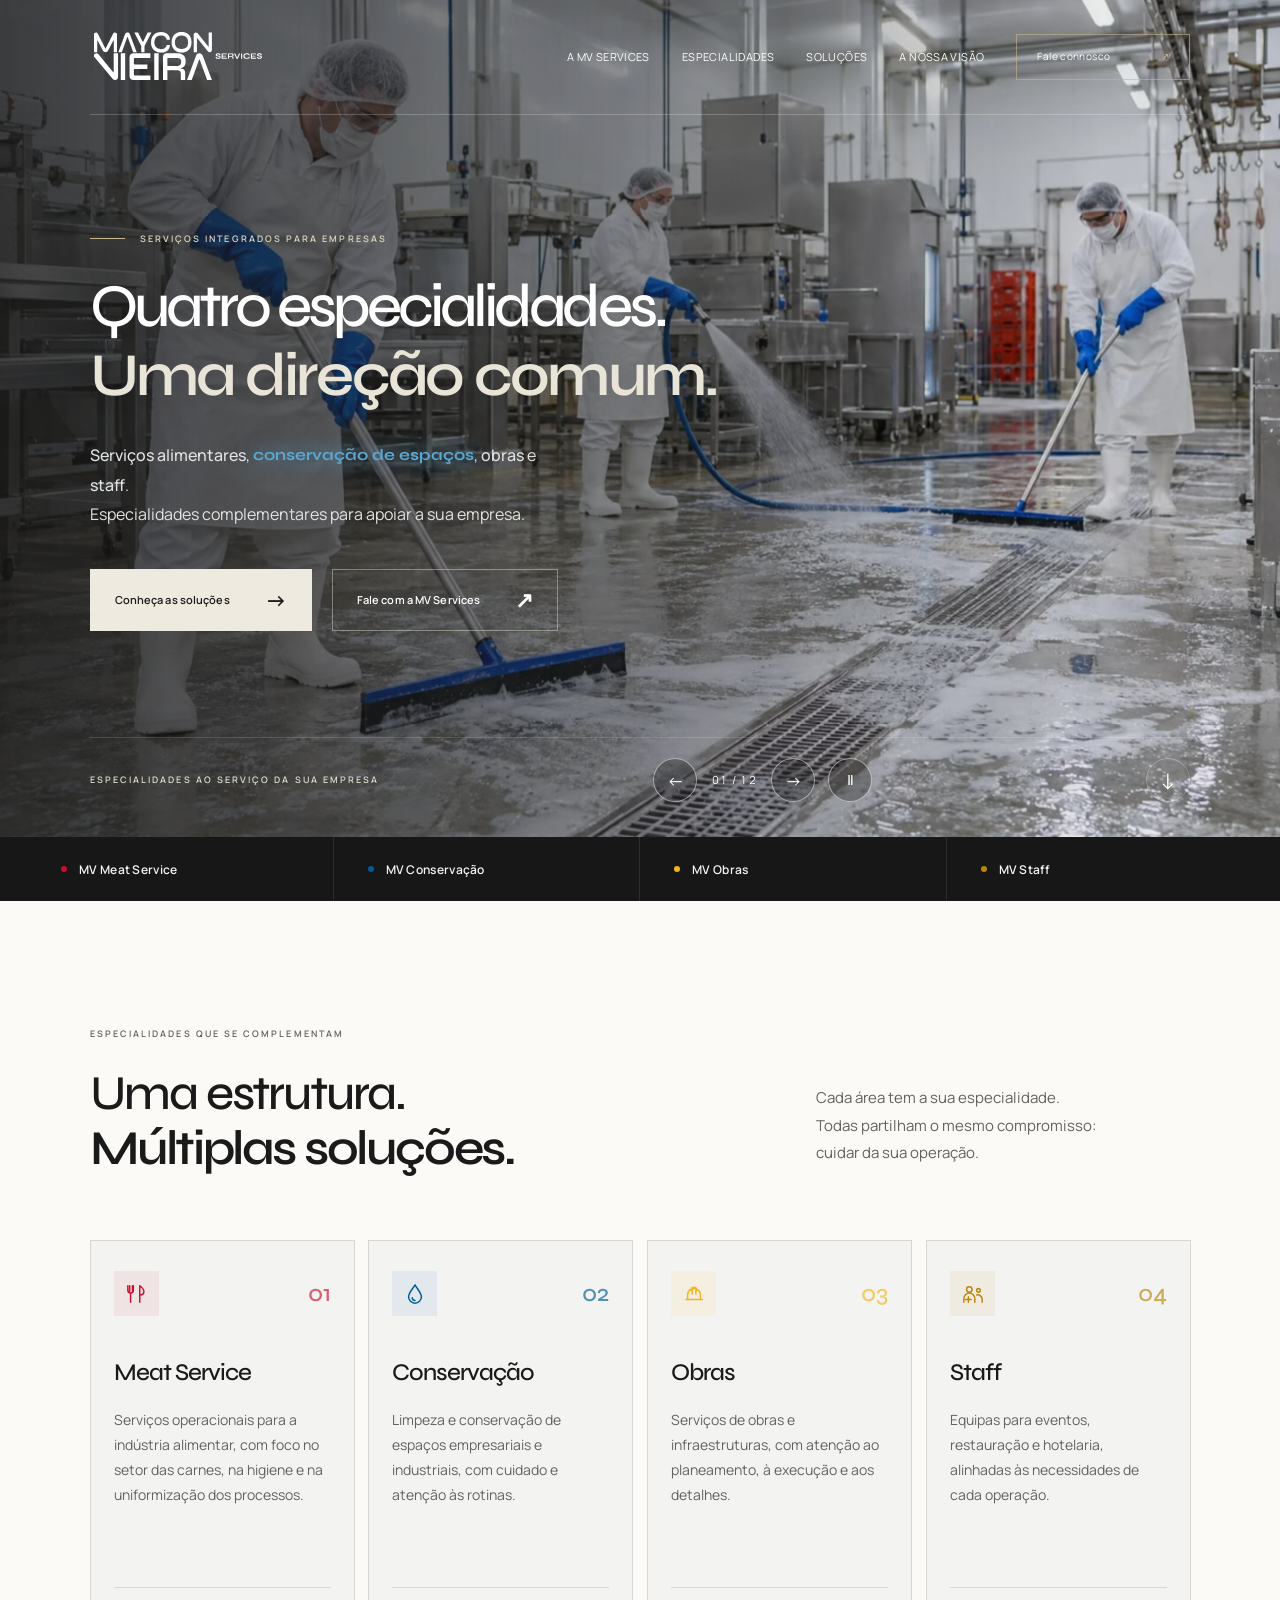
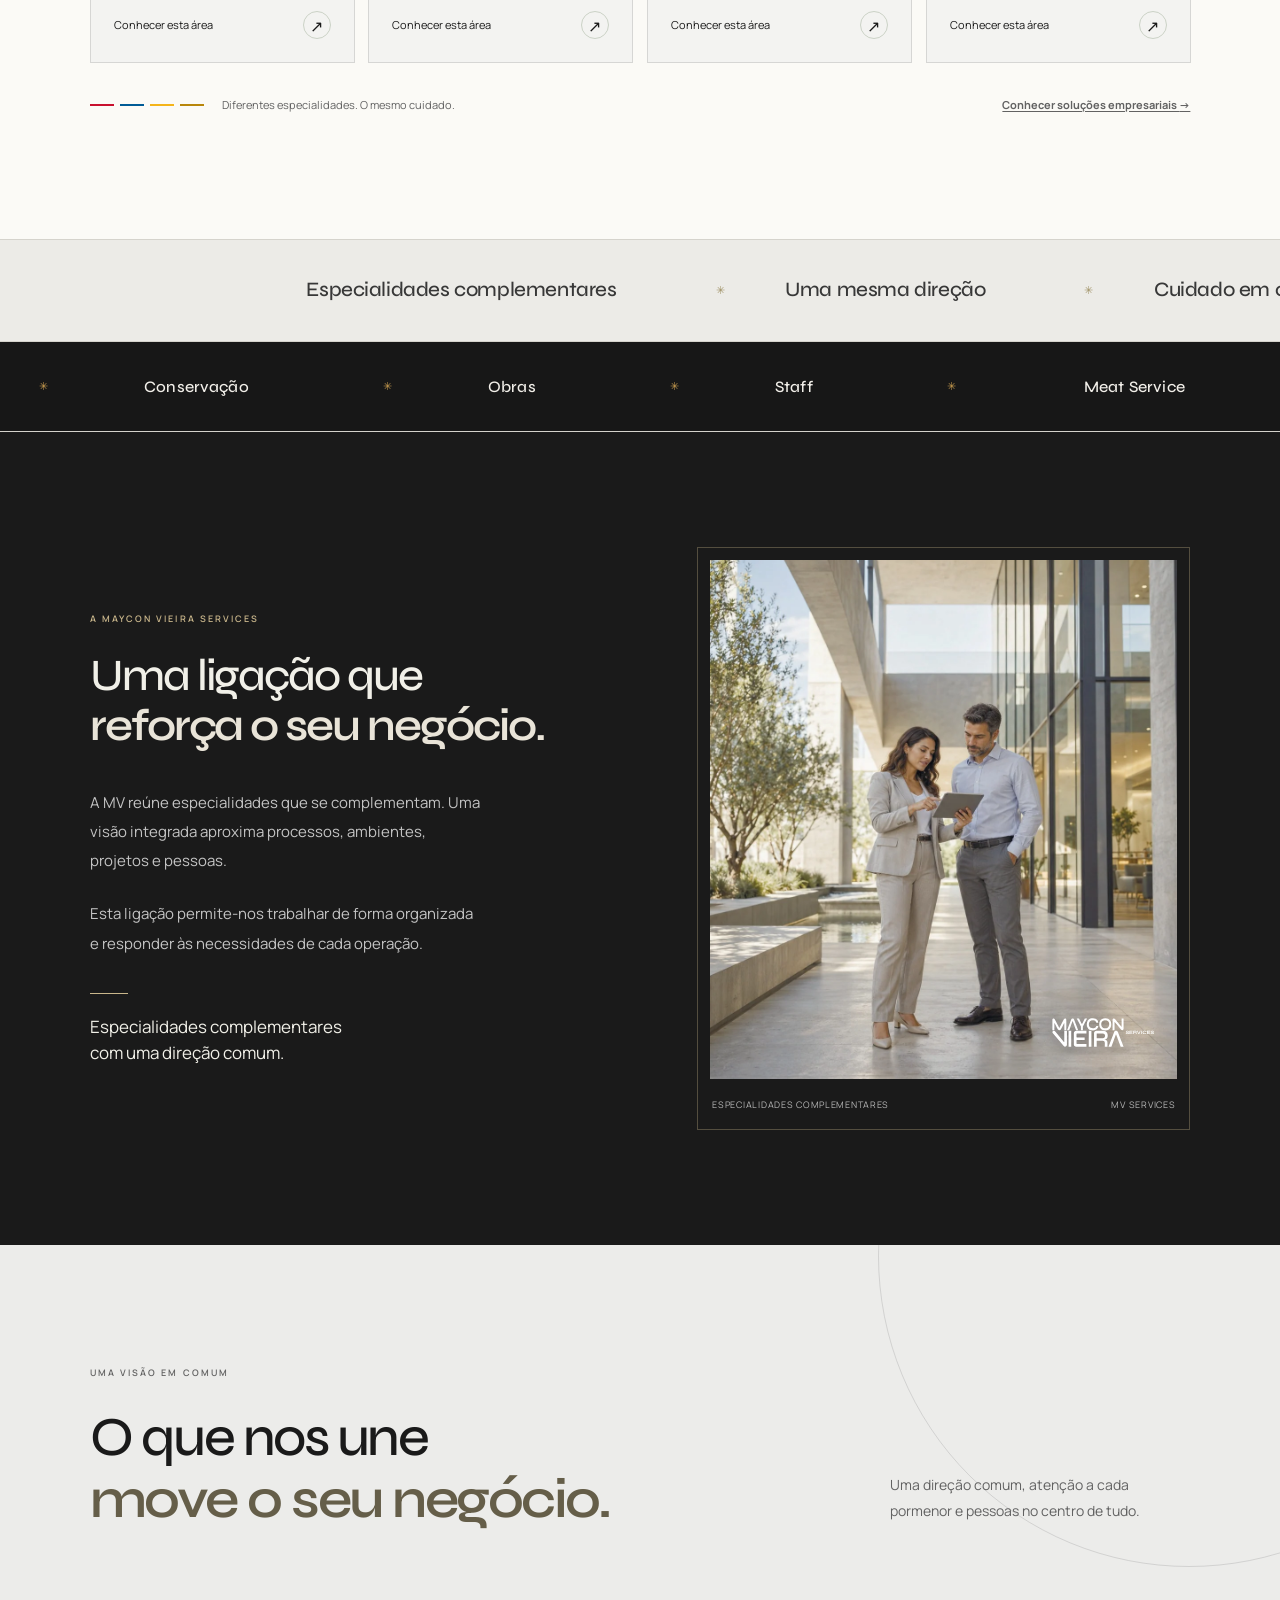
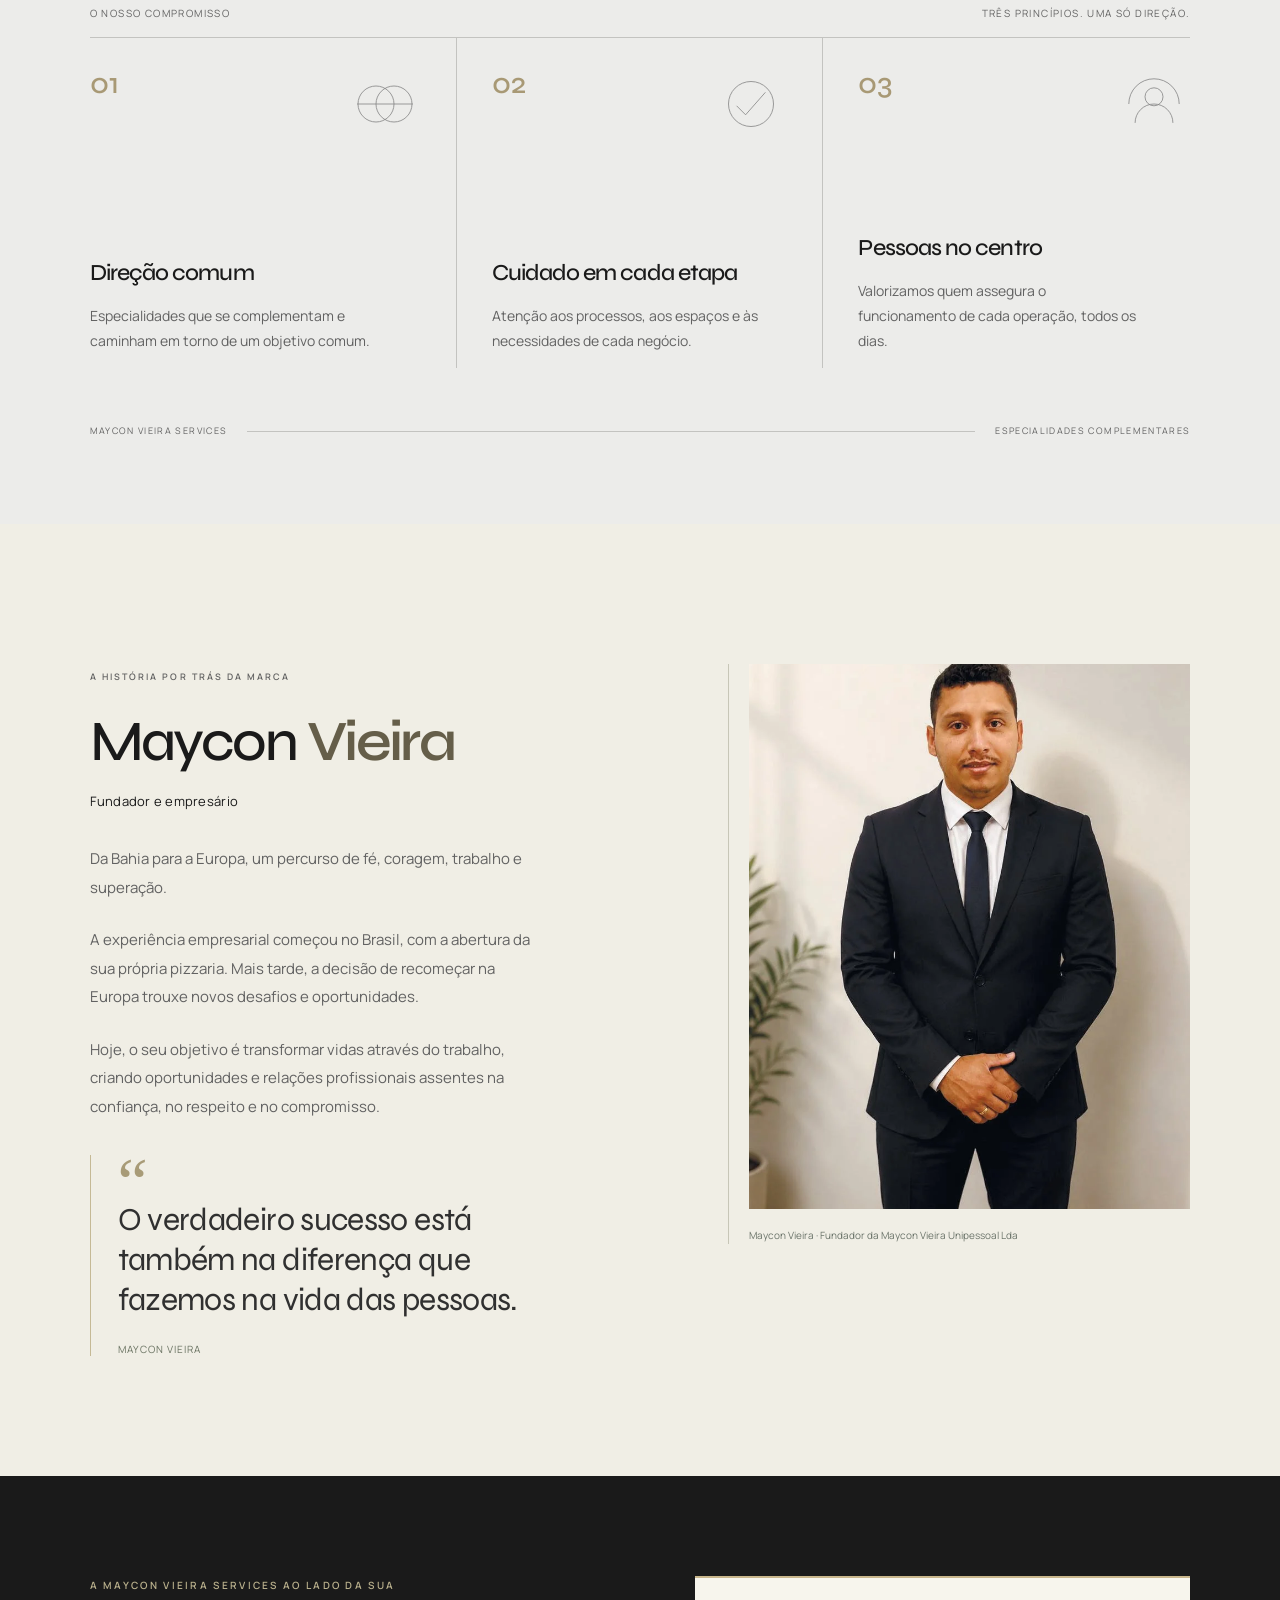
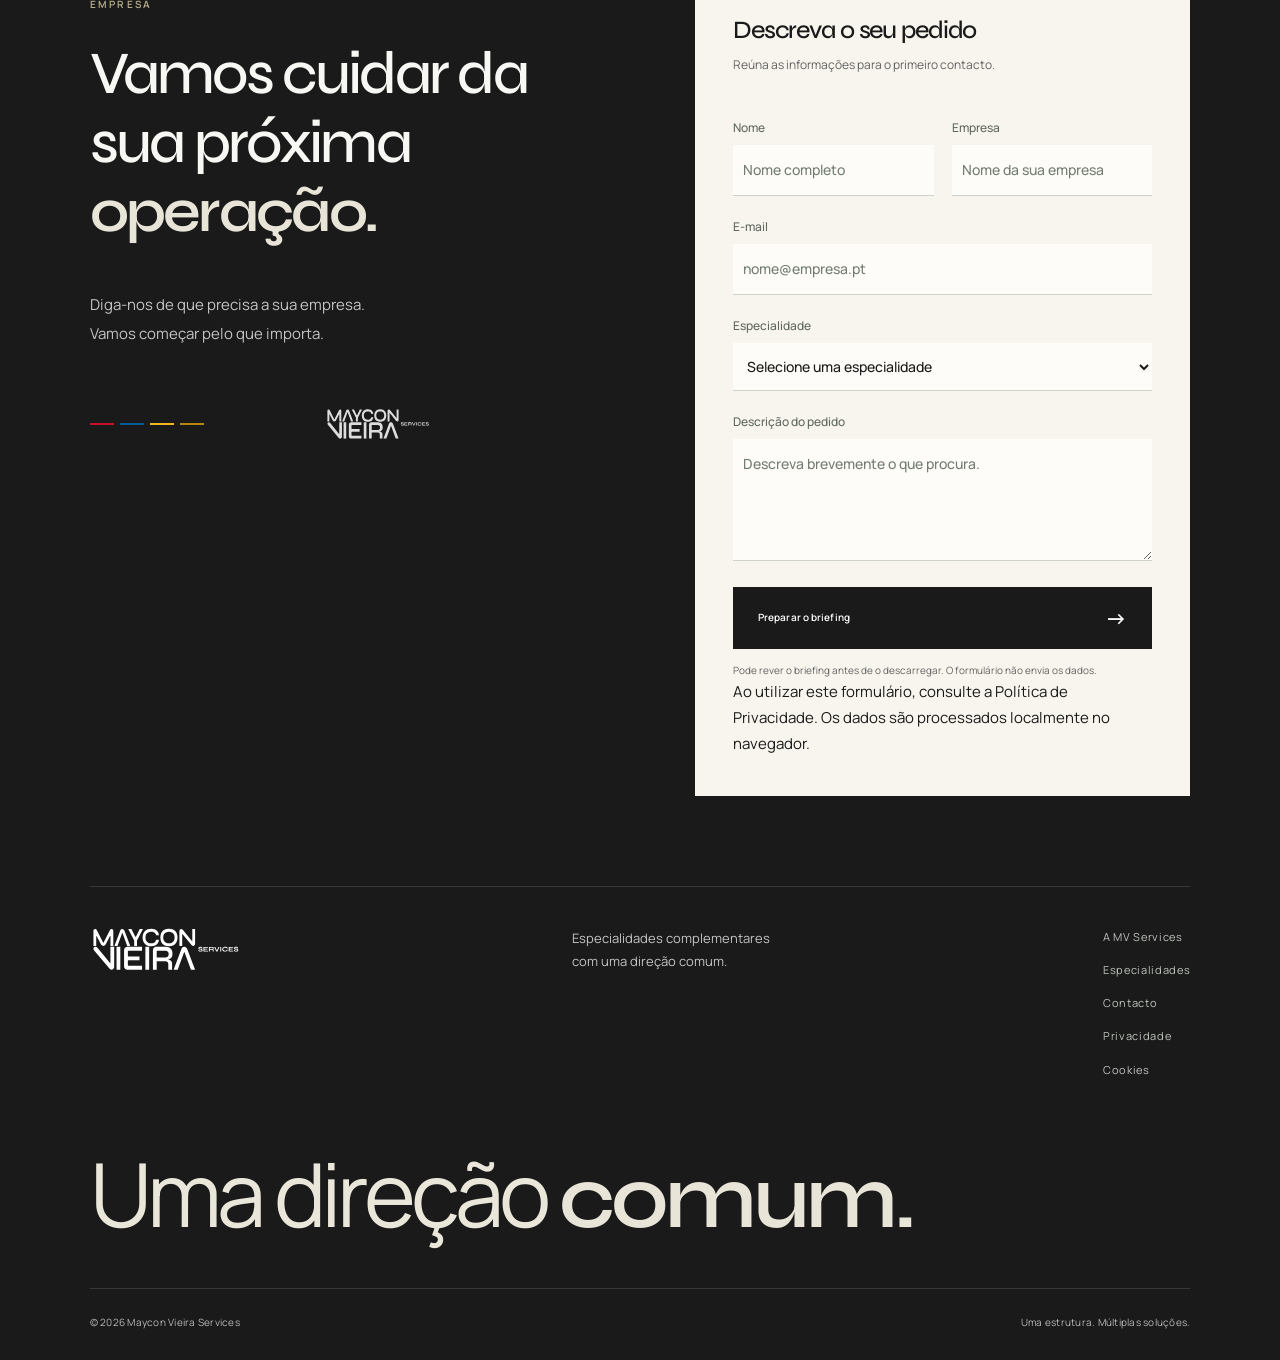
==== index.html @ dcda5aca "Atualiza o SEO das oito páginas para português de Portugal" ====
<!doctype html>
<html lang="pt-PT"><head>
<meta charset="utf-8">
<meta name="viewport" content="width=device-width, initial-scale=1">
<title>Serviços para empresas | Maycon Vieira Services</title>
<meta name="description" content="Equipas especializadas para empresas na indústria alimentar, na limpeza e conservação de espaços, na construção civil, na restauração e na hotelaria.">
<meta name="theme-color" content="#1a1a1a">
<!-- SEO_PUBLIC_URL_START -->

<meta name="robots" content="index, follow, max-image-preview:large">
<link rel="canonical" href="https://mv-services-phi.vercel.app/">
<meta property="og:type" content="website">
<meta property="og:locale" content="pt_PT">
<meta property="og:site_name" content="Maycon Vieira Services">
<meta property="og:title" content="Serviços para empresas | Maycon Vieira Services">
<meta property="og:description" content="Equipas especializadas para empresas na indústria alimentar, na limpeza e conservação de espaços, na construção civil, na restauração e na hotelaria.">
<meta property="og:url" content="https://mv-services-phi.vercel.app/">
<meta property="og:image" content="https://mv-services-phi.vercel.app/assets/slides/operacao-01.webp">
<meta property="og:image:alt" content="Operação industrial da Maycon Vieira Services">
<meta name="twitter:card" content="summary_large_image">
<meta name="twitter:title" content="Serviços para empresas | Maycon Vieira Services">
<meta name="twitter:description" content="Equipas especializadas para empresas na indústria alimentar, na limpeza e conservação de espaços, na construção civil, na restauração e na hotelaria.">
<meta name="twitter:image" content="https://mv-services-phi.vercel.app/assets/slides/operacao-01.webp">
<meta name="twitter:image:alt" content="Operação industrial da Maycon Vieira Services">
<!-- SEO_PUBLIC_URL_END -->
<link rel="icon" href="assets/favicon.svg" type="image/svg+xml">
<link rel="preload" as="image" href="assets/slides/operacao-01.webp" imagesrcset="assets/slides/operacao-01-960.webp 960w, assets/slides/operacao-01.webp 1536w" imagesizes="100vw" fetchpriority="high">
<link rel="stylesheet" href="fonts.css">
<link rel="stylesheet" href="styles.css">
<link rel="stylesheet" href="premium.css">
<script type="application/ld+json" id="organization-schema">{
  "@context": "https://schema.org",
  "@type": "Organization",
  "name": "Maycon Vieira Services",
  "alternateName": "MV Services",
  "url": "https://mv-services-phi.vercel.app/",
  "legalName": "Maycon Vieira Unipessoal Lda",
  "description": "Equipas especializadas para empresas na indústria alimentar, na limpeza e conservação de espaços, na construção civil, na restauração e na hotelaria.",
  "founder": {
    "@type": "Person",
    "name": "Maycon Vieira"
  },
  "hasOfferCatalog": {
    "@type": "OfferCatalog",
    "name": "Serviços integrados para empresas",
    "itemListElement": [
      {
        "@type": "Offer",
        "itemOffered": {
          "@type": "Service",
          "name": "Meat Service",
          "description": "Serviços operacionais para a indústria alimentar, com foco no setor das carnes, na higiene e na uniformização dos processos."
        }
      },
      {
        "@type": "Offer",
        "itemOffered": {
          "@type": "Service",
          "name": "Conservação",
          "description": "Limpeza e conservação de espaços empresariais e industriais, com cuidado e atenção às rotinas."
        }
      },
      {
        "@type": "Offer",
        "itemOffered": {
          "@type": "Service",
          "name": "Obras",
          "description": "Serviços de obras e infraestruturas, com atenção ao planeamento, à execução e aos detalhes."
        }
      },
      {
        "@type": "Offer",
        "itemOffered": {
          "@type": "Service",
          "name": "Staff",
          "description": "Equipas para eventos, restauração e hotelaria, alinhadas às necessidades de cada operação."
        }
      }
    ]
  }
}</script>
<script src="script.js" defer></script>
<script type="application/ld+json">{"@context":"https://schema.org","@type":"WebPage","name":"Serviços para empresas | Maycon Vieira Services","description":"Equipas especializadas para empresas na indústria alimentar, na limpeza e conservação de espaços, na construção civil, na restauração e na hotelaria.","url":"https://mv-services-phi.vercel.app/","inLanguage":"pt-PT"}</script>
</head>
<body><a class="skip" href="#conteudo">Ir para o conteúdo principal</a><section class="hero motion-hero" id="inicio"><div class="hero-scene hero-slideshow" aria-hidden="true"><img class="hero-slide is-current" src="assets/slides/operacao-01.webp" srcset="assets/slides/operacao-01-960.webp 960w, assets/slides/operacao-01.webp 1536w" sizes="100vw" alt="" width="1536" height="1024" fetchpriority=high decoding="async"><img class="hero-slide" data-src="assets/especialidades/staff-1-1536.webp" data-srcset="assets/especialidades/staff-1-800.webp 800w, assets/especialidades/staff-1-1536.webp 1536w" alt="" width="1536" height="1024" decoding="async"><img class="hero-slide" data-src="assets/especialidades/staff-2-1536.webp" data-srcset="assets/especialidades/staff-2-800.webp 800w, assets/especialidades/staff-2-1536.webp 1536w" alt="" width="1536" height="1024" decoding="async"><img class="hero-slide" data-src="assets/especialidades/obras-1-1536.webp" data-srcset="assets/especialidades/obras-1-800.webp 800w, assets/especialidades/obras-1-1536.webp 1536w" alt="" width="1536" height="1024" decoding="async"><img class="hero-slide" data-src="assets/slides/operacao-02.webp" data-srcset="assets/slides/operacao-02-960.webp 960w, assets/slides/operacao-02.webp 1536w" alt="" width="1536" height="1024" decoding="async"><img class="hero-slide" data-src="assets/slides/operacao-03.webp" data-srcset="assets/slides/operacao-03-960.webp 960w, assets/slides/operacao-03.webp 1536w" alt="" width="1536" height="1024" decoding="async"><img class="hero-slide" data-src="assets/slides/operacao-04.webp" data-srcset="assets/slides/operacao-04-960.webp 960w, assets/slides/operacao-04.webp 1536w" alt="" width="1536" height="1024" decoding="async"><img class="hero-slide" data-src="assets/slides/operacao-05.webp" data-srcset="assets/slides/operacao-05-960.webp 960w, assets/slides/operacao-05.webp 1536w" alt="" width="1536" height="1024" decoding="async"><img class="hero-slide" data-src="assets/slides/operacao-06.webp" data-srcset="assets/slides/operacao-06-960.webp 960w, assets/slides/operacao-06.webp 1536w" alt="" width="1536" height="1024" decoding="async"><img class="hero-slide" data-src="assets/slides/operacao-07.webp" data-srcset="assets/slides/operacao-07-960.webp 960w, assets/slides/operacao-07.webp 1536w" alt="" width="1536" height="1024" decoding="async"><img class="hero-slide" data-src="assets/slides/operacao-08.webp" data-srcset="assets/slides/operacao-08-960.webp 960w, assets/slides/operacao-08.webp 1536w" alt="" width="1536" height="1024" decoding="async"><img class="hero-slide" data-src="assets/slides/operacao-09.webp" data-srcset="assets/slides/operacao-09-960.webp 960w, assets/slides/operacao-09.webp 1536w" alt="" width="1536" height="1024" decoding="async"></div><header class="header wrap"><a href="#inicio" aria-label="Maycon Vieira Services — início"><img class="logo" src="assets/logo.svg" alt="Maycon Vieira Services" width="142" height="44"></a><button class="menu-toggle" aria-expanded="false" aria-controls="navigation">Menu <span aria-hidden="true">☰</span></button><nav id="navigation" aria-label="Navegação principal"><a href="#empresa">A MV Services</a><a href="#especialidades">Especialidades</a><a href="/solucoes/">Soluções</a><a href="#direcao">A nossa visão</a><a class="nav-cta" href="#contato">Fale connosco <span>↗</span></a></nav></header><div class="hero-content wrap" id="principal"><p class="eyebrow">Serviços integrados para empresas</p><h1>Quatro especialidades.<br><em>Uma direção comum.</em></h1><p class="hero-description"><span class="hero-specialty hero-specialty-meat">Serviços alimentares</span>, <span class="hero-specialty hero-specialty-conservacao">conservação de espaços</span>, <span class="hero-specialty hero-specialty-obras">obras</span> e <span class="hero-specialty hero-specialty-staff">staff</span>.<br class="desktop"> Especialidades complementares para apoiar a sua empresa.</p><div class="actions"><a class="button light" href="#especialidades">Conheça as soluções <span>→</span></a><a class="button outline" href="#contato">Fale com a MV Services <span>↗</span></a></div></div><div class="hero-bottom wrap"><span class="eyebrow">Especialidades ao serviço da sua empresa</span><div class="hero-controls" role="group" aria-label="Controlos das fotografias do cabeçalho"><button type="button" class="slide-prev" aria-label="Fotografia anterior">←</button><span class="slide-counter" aria-hidden="true">01 / 12</span><span class="sr-only slide-status" aria-live="polite" aria-atomic="true">Fotografia 1 de 12</span><button type="button" class="slide-next" aria-label="Fotografia seguinte">→</button><button type="button" class="slide-pause" aria-label="Colocar a apresentação em pausa" aria-pressed="false">Ⅱ</button></div><a href="#especialidades" aria-label="Explorar as especialidades">↓</a></div></section><main id="conteudo" tabindex="-1"><div class="specialty-strip"><div class="wrap"><a href="/meat-services/" class="meat">MV Meat Service</a><a href="/conservacao/" class="conservacao">MV Conservação</a><a href="/obras/" class="obras">MV Obras</a><a href="/staff/" class="staff">MV Staff</a></div></div>
<section class="section wrap" id="especialidades"><div class="section-heading"><div><p class="eyebrow">Especialidades que se complementam</p><h2>Uma estrutura.<br><em>Múltiplas soluções.</em></h2></div><p>Cada área tem a sua especialidade.<br>Todas partilham o mesmo compromisso:<br>cuidar da sua operação.</p></div><div class="services"><article class="service meat"><div class="card-top"><span class="service-icon" aria-hidden="true"><svg viewBox="0 0 24 24" width="26" height="26" fill="none" stroke="currentColor" stroke-width="1.6" stroke-linecap="round" stroke-linejoin="round"><path d="M4 3v6m3-6v6M2 3v5a3 3 0 0 0 6 0V3M5 11v10M15 3v18m0-18c6 4 6 10 0 10"/></svg></span><span class="specialty-index">01</span></div><h3>Meat Service</h3><p>Serviços operacionais para a indústria alimentar, com foco no setor das carnes, na higiene e na uniformização dos processos.</p><a href="/meat-services/" aria-label="Conhecer a área de Meat Service">Conhecer esta área <span aria-hidden="true">↗</span></a></article><article class="service conservacao"><div class="card-top"><span class="service-icon" aria-hidden="true"><svg viewBox="0 0 24 24" width="26" height="26" fill="none" stroke="currentColor" stroke-width="1.6" stroke-linecap="round" stroke-linejoin="round"><path d="M12 2C9 7 5 11 5 15a7 7 0 0 0 14 0c0-4-4-8-7-13Z"/><path d="M9 16a3 3 0 0 0 3 3"/></svg></span><span class="specialty-index">02</span></div><h3>Conservação</h3><p>Limpeza e conservação de espaços empresariais e industriais, com cuidado e atenção às rotinas.</p><a href="/conservacao/" aria-label="Conhecer a área de Conservação">Conhecer esta área <span aria-hidden="true">↗</span></a></article><article class="service obras"><div class="card-top"><span class="service-icon" aria-hidden="true"><svg viewBox="0 0 24 24" width="26" height="26" fill="none" stroke="currentColor" stroke-width="1.6" stroke-linecap="round" stroke-linejoin="round"><path d="M3 18h18M5 18v-5a7 7 0 0 1 14 0v5M10 12V5h4v7"/></svg></span><span class="specialty-index">03</span></div><h3>Obras</h3><p>Serviços de obras e infraestruturas, com atenção ao planeamento, à execução e aos detalhes.</p><a href="/obras/" aria-label="Conhecer a área de Obras">Conhecer esta área <span aria-hidden="true">↗</span></a></article><article class="service staff"><div class="card-top"><span class="service-icon" aria-hidden="true"><svg viewBox="0 0 24 24" width="26" height="26" fill="none" stroke="currentColor" stroke-width="1.6" stroke-linecap="round" stroke-linejoin="round"><circle cx="8" cy="7" r="3"/><circle cx="18" cy="8" r="2"/><path d="M2 21v-4a6 6 0 0 1 12 0v4M16 13a5 5 0 0 1 6 5v3M7 15v6M4 18h6"/></svg></span><span class="specialty-index">04</span></div><h3>Staff</h3><p>Equipas para eventos, restauração e hotelaria, alinhadas às necessidades de cada operação.</p><a href="/staff/" aria-label="Conhecer a área de Staff">Conhecer esta área <span aria-hidden="true">↗</span></a></article></div><div class="signature"><span class="color-lines" aria-hidden="true"><i></i><i></i><i></i><i></i></span><span>Diferentes especialidades. O mesmo cuidado.</span><a class="solutions-link" href="/solucoes/">Conhecer soluções empresariais <span aria-hidden="true">→</span></a></div></section>
<div class="editorial-ticker editorial-ticker-dual" aria-hidden="true"><div class="ticker-row ticker-row-top"><div class="ticker-track"><div class="ticker-group"><span>Especialidades complementares</span><i>✳</i><span>Uma mesma direção</span><i>✳</i><span>Cuidado em cada etapa</span><i>✳</i></div><div class="ticker-group"><span>Especialidades complementares</span><i>✳</i><span>Uma mesma direção</span><i>✳</i><span>Cuidado em cada etapa</span><i>✳</i></div></div></div><div class="ticker-row ticker-row-bottom"><div class="ticker-track"><div class="ticker-group"><span>Meat Service</span><i>✳</i><span>Conservação</span><i>✳</i><span>Obras</span><i>✳</i><span>Staff</span><i>✳</i></div><div class="ticker-group"><span>Meat Service</span><i>✳</i><span>Conservação</span><i>✳</i><span>Obras</span><i>✳</i><span>Staff</span><i>✳</i></div></div></div></div>
<section class="company" id="empresa"><div class="wrap split"><div class="company-copy"><p class="eyebrow">A Maycon Vieira Services</p><h2>Uma ligação que<br><em>reforça o seu negócio.</em></h2><div class="body-copy"><p>A MV reúne especialidades que se complementam. Uma visão integrada aproxima processos, ambientes, projetos e pessoas.</p><p>Esta ligação permite-nos trabalhar de forma organizada e responder às necessidades de cada operação.</p></div><p class="statement">Especialidades complementares<br>com uma direção comum.</p></div><figure class="editorial-photo"><img src="assets/specialties-clean.webp" alt="Profissionais a coordenar os pormenores de uma operação num espaço empresarial" width="1122" height="1402" loading="lazy" decoding="async"><img class="brand-signature" src="assets/logo.svg" alt="" aria-hidden="true" width="142" height="44"><figcaption class="photo-caption"><span>Especialidades complementares</span><span>MV Services</span></figcaption></figure></div></section>
<section class="vision-section" id="direcao"><div class="wrap vision-inner"><div class="vision-heading"><div><p class="eyebrow">Uma visão em comum</p><h2>O que nos une<br><em>move o seu negócio.</em></h2></div><p>Uma direção comum, atenção a cada pormenor e pessoas no centro de tudo.</p></div><div class="vision-intro"><span>O nosso compromisso</span><span>Três princípios. Uma só direção.</span></div><div class="values"><article><div class="value-top"><span class="value-number">01</span><svg aria-hidden="true" viewBox="0 0 80 80"><circle cx="30" cy="40" r="20"/><circle cx="50" cy="40" r="20"/><path d="M9 40h62"/></svg></div><div class="value-copy"><h3>Direção comum</h3><p>Especialidades que se complementam e caminham em torno de um objetivo comum.</p></div></article><article><div class="value-top"><span class="value-number">02</span><svg aria-hidden="true" viewBox="0 0 80 80"><rect x="15" y="15" width="50" height="50" rx="25"/><path d="M24 42l10 10 22-25"/></svg></div><div class="value-copy"><h3>Cuidado em cada etapa</h3><p>Atenção aos processos, aos espaços e às necessidades de cada negócio.</p></div></article><article><div class="value-top"><span class="value-number">03</span><svg aria-hidden="true" viewBox="0 0 80 80"><circle cx="40" cy="32" r="10"/><path d="M19 61a21 21 0 0 1 42 0M12 40a28 28 0 0 1 56 0"/></svg></div><div class="value-copy"><h3>Pessoas no centro</h3><p>Valorizamos quem assegura o funcionamento de cada operação, todos os dias.</p></div></article></div><div class="vision-footer"><span>Maycon Vieira Services</span><span class="vision-line" aria-hidden="true"></span><span>Especialidades complementares</span></div></div></section>
<section class="founder" id="fundador"><div class="wrap split"><div><p class="eyebrow">A história por trás da marca</p><h2>Maycon <em>Vieira</em></h2><p class="founder-role">Fundador e empresário</p><div class="body-copy"><p>Da Bahia para a Europa, um percurso de fé, coragem, trabalho e superação.</p><p>A experiência empresarial começou no Brasil, com a abertura da sua própria pizzaria. Mais tarde, a decisão de recomeçar na Europa trouxe novos desafios e oportunidades.</p><p>Hoje, o seu objetivo é transformar vidas através do trabalho, criando oportunidades e relações profissionais assentes na confiança, no respeito e no compromisso.</p></div><blockquote><span class="quote-mark" aria-hidden="true">“</span>O verdadeiro sucesso está também na diferença que fazemos na vida das pessoas.<cite>Maycon Vieira</cite></blockquote></div><figure><img src="assets/founder-clean.webp" alt="Maycon Vieira, fundador da Maycon Vieira Services" width="851" height="1280" loading="lazy" decoding="async"><figcaption>Maycon Vieira · Fundador da Maycon Vieira Unipessoal Lda</figcaption></figure></div></section>
<section class="contact" id="contato"><div class="wrap contact-grid"><div class="contact-copy"><p class="eyebrow">A Maycon Vieira Services ao lado da sua empresa</p><h2>Vamos cuidar da<br>sua próxima<br><em>operação.</em></h2><p>Diga-nos de que precisa a sua empresa.<br>Vamos começar pelo que importa.</p><div class="contact-signature"><span class="color-lines" aria-hidden="true"><i></i><i></i><i></i><i></i></span><img class="brand-signature" src="assets/logo.svg" alt="" aria-hidden="true" width="142" height="44"></div></div><form id="briefing"><h3>Descreva o seu pedido</h3><p class="form-intro">Reúna as informações para o primeiro contacto.</p><div class="form-row"><label>Nome<input name="nome" autocomplete="name" placeholder="Nome completo" required maxlength="120"></label><label>Empresa<input name="empresa" autocomplete="organization" placeholder="Nome da sua empresa" required maxlength="160"></label></div><label>E-mail<input type="email" name="email" autocomplete="email" placeholder="nome@empresa.pt" required maxlength="180"></label><label>Especialidade<select name="especialidade" id="especialidade" required><option value="">Selecione uma especialidade</option><option>Meat Service</option><option>Conservação</option><option>Obras</option><option>Staff</option><option>Soluções integradas</option></select></label><label>Descrição do pedido<textarea name="demanda" rows="4" placeholder="Descreva brevemente o que procura." required maxlength="4000"></textarea></label><button class="button dark" type="submit">Preparar o briefing <span>→</span></button><p class="form-note">Pode rever o briefing antes de o descarregar. O formulário não envia os dados.</p><p class="privacy-note">Ao utilizar este formulário, consulte a <a href="/politica-de-privacidade/" target="_blank" rel="noopener">Política de Privacidade</a>. Os dados são processados localmente no navegador.</p><div id="form-result" role="status" aria-live="polite" tabindex="-1" hidden><h4>O seu briefing está pronto.</h4><p>Reveja as informações abaixo. Pode descarregar uma cópia para partilhar com a equipa.</p><pre id="briefing-preview"></pre><button type="button" class="button dark" id="download">Descarregar o briefing <span>↓</span></button></div></form></div><footer class="wrap"><div class="footer-top"><a href="#inicio" aria-label="Voltar ao início"><img src="assets/logo.svg" alt="Maycon Vieira Services" width="142" height="44"></a><p>Especialidades complementares<br>com uma direção comum.</p><nav aria-label="Rodapé"><a href="#empresa">A MV Services</a><a href="#especialidades">Especialidades</a><a href="#contato">Contacto</a><a href="/politica-de-privacidade/">Privacidade</a><a href="/politica-de-cookies/">Cookies</a></nav></div><div class="footer-wordmark" aria-hidden="true">Uma direção <em>comum.</em></div><div class="footer-bottom"><span>© 2026 Maycon Vieira Services</span><span>Uma estrutura. Múltiplas soluções.</span></div></footer></section></main></body></html>
---- fonts.css ----
@font-face {
  font-family: 'Manrope';
  font-style: normal;
  font-weight: 400;
  font-display: swap;
  src: url(assets/fonts/manrope-0.ttf) format('truetype');
}
@font-face {
  font-family: 'Manrope';
  font-style: normal;
  font-weight: 500;
  font-display: swap;
  src: url(assets/fonts/manrope-1.ttf) format('truetype');
}
@font-face {
  font-family: 'Manrope';
  font-style: normal;
  font-weight: 600;
  font-display: swap;
  src: url(assets/fonts/manrope-2.ttf) format('truetype');
}
@font-face {
  font-family: 'Manrope';
  font-style: normal;
  font-weight: 700;
  font-display: swap;
  src: url(assets/fonts/manrope-3.ttf) format('truetype');
}

@font-face {
  font-family: 'Cormorant Garamond';
  font-style: italic;
  font-weight: 400;
  font-display: swap;
  src: url(assets/fonts/cormorant-0.ttf) format('truetype');
}

@font-face {
  font-family: 'Syne';
  font-style: normal;
  font-weight: 400;
  font-display: swap;
  src: url(assets/fonts/syne-0.ttf) format('truetype');
}
@font-face {
  font-family: 'Syne';
  font-style: normal;
  font-weight: 500;
  font-display: swap;
  src: url(assets/fonts/syne-1.ttf) format('truetype');
}
@font-face {
  font-family: 'Syne';
  font-style: normal;
  font-weight: 600;
  font-display: swap;
  src: url(assets/fonts/syne-2.ttf) format('truetype');
}
@font-face {
  font-family: 'Syne';
  font-style: normal;
  font-weight: 700;
  font-display: swap;
  src: url(assets/fonts/syne-3.ttf) format('truetype');
}
---- styles.css ----
:root{--ink:#272e29;--muted:#737b75;--paper:#fff;--soft:#eef2f0;--red:#bd3652;--blue:#3e6c9a;--gold:#d0a532;--olive:#a18b37}*{box-sizing:border-box}html{scroll-behavior:smooth;scroll-padding-top:30px}body{margin:0;font-family:Arial,Helvetica,sans-serif;color:var(--ink);font-size:16px;line-height:1.55;-webkit-font-smoothing:antialiased}a{color:inherit;text-decoration:none}button,input,textarea,select{font:inherit}button,a,input,select,textarea{-webkit-tap-highlight-color:transparent}a:focus-visible,button:focus-visible{outline:3px solid #6193bd;outline-offset:6px}p,h1,h2,h3,figure{margin:0}h1,h2,h3{font-weight:400;line-height:1.12;letter-spacing:-.035em}h1{font-size:clamp(38px,4.5vw,66px)}h2{font-size:clamp(34px,3.5vw,49px)}h3{font-size:23px}.wrap{width:min(1180px,86%);margin-inline:auto}.eyebrow{font-size:10px;letter-spacing:.19em;text-transform:uppercase;line-height:1.7;color:var(--muted);margin-bottom:18px}.hero{min-height:710px;height:min(810px,90svh);position:relative;color:white;background:#333c33 url('assets/hero-clean.webp') center/cover no-repeat;display:flex;flex-direction:column}.hero:before{content:'';position:absolute;inset:0;background:linear-gradient(90deg,rgba(13,21,16,.64),rgba(13,21,16,.22) 65%,rgba(13,21,16,.05))}.hero>*{position:relative}.header{display:flex;align-items:center;justify-content:space-between;min-height:105px;border-bottom:1px solid #ffffff65;gap:40px}.logo{display:block;width:165px;height:auto}.header nav{display:flex;align-items:center;gap:38px;font-size:11px}.header nav>a:not(.nav-cta){text-transform:uppercase}.header a:hover{opacity:.76}.nav-cta{border:1px solid #ffffff90;padding:12px 20px;min-width:170px;display:flex;justify-content:space-between;gap:24px}.menu-toggle{display:none}.hero-content{margin-block:auto;padding-block:70px}.hero .eyebrow{color:#d6dbd2}.hero-description{font-size:18px;line-height:1.55;margin-top:26px;color:#e5e8e2}.actions{display:flex;gap:16px;margin-top:46px}.button{padding:16px 21px;display:flex;align-items:center;justify-content:space-between;gap:28px;font-size:13px;cursor:pointer;border:1px solid transparent;transition:background .2s,transform .2s}.button:hover{transform:translateY(-2px)}.button span{font-size:22px;line-height:1}.light{background:#f8f9f5;color:var(--ink)}.outline{border-color:#ffffff80;color:white;background:transparent}.outline:hover{background:#ffffff18}.hero-bottom{display:flex;align-items:center;justify-content:space-between;padding-block:25px 38px}.hero-bottom .eyebrow{margin:0}.hero-bottom>a{font-size:32px}.specialty-strip{background:#f6f7f3;padding:32px 0}.specialty-strip .wrap{display:grid;grid-template-columns:repeat(4,1fr)}.specialty-strip a{border-right:1px solid #dde2dc;padding-left:28px;font-size:14px}.specialty-strip a:first-child{padding-left:0}.specialty-strip a:last-child{border:0}.meat{--accent:var(--red);--tint:#f8f1f3}.conservacao{--accent:var(--blue);--tint:#edf4f7}.obras{--accent:var(--gold);--tint:#faf7ec}.staff{--accent:var(--olive);--tint:#f4f2eb}.specialty-strip a:before{content:'•';color:var(--accent);margin-right:11px}.section{padding-block:100px}.section-heading{display:flex;align-items:center;justify-content:space-between;gap:50px;margin-bottom:50px}.section-heading>p{color:var(--muted);font-size:16px;width:40%}.services{display:grid;grid-template-columns:repeat(4,1fr);gap:26px}.service{background:var(--tint);padding:25px 24px 0;transition:transform .25s}.service:hover{transform:translateY(-5px)}.card-top{display:flex;justify-content:space-between;color:var(--accent);font-size:11px;margin-bottom:35px}.service-icon{font-size:27px;line-height:1}.service h3{font-size:23px;letter-spacing:-.025em}.service p{font-size:14px;color:var(--muted);margin:18px 0 28px;min-height:88px}.service a{border-top:1px solid #dce1db;display:flex;align-items:center;justify-content:space-between;padding:18px 0;font-size:12px}.service a span{font-size:20px}.signature{display:flex;align-items:center;gap:18px;font-size:12px;color:var(--muted);margin-top:34px}.color-lines{display:inline-flex;gap:6px}.color-lines i{width:24px;height:3px;background:var(--red)}.color-lines i:nth-child(2){background:var(--blue)}.color-lines i:nth-child(3){background:var(--gold)}.color-lines i:nth-child(4){background:var(--olive)}.company{background:var(--soft);padding:70px 0;border-left:7px solid #dce4e6}.split{display:grid;grid-template-columns:1.1fr .9fr;gap:110px;align-items:center}.body-copy{color:var(--muted);max-width:390px;font-size:16px}.body-copy p+p{margin-top:24px}.company .body-copy{margin-top:50px}.statement{font-size:21px;line-height:1.4;margin-top:38px}.statement:before,blockquote:before{content:'';display:block;width:52px;height:3px;background:#5b88b7;margin-bottom:20px}.split figure{position:relative}.split figure img{display:block;width:100%;height:auto}.company figure img{aspect-ratio: .89;object-fit:cover}.monogram{font-size:48px;line-height:1;letter-spacing:-12px;padding-right:12px;color:white}.company .monogram{position:absolute;bottom:32px;right:25px}.medium-title{font-size:clamp(29px,2.7vw,39px)}.section-subtitle{margin-top:18px;color:var(--muted)}.values{display:grid;grid-template-columns:repeat(3,1fr);gap:40px;margin-top:48px}.values article{border-top:1px solid #dce0da;padding-top:25px}.value-number{font-size:11px}.blue{color:var(--blue)}.red{color:var(--red)}.gold{color:var(--gold)}.values h3{font-size:23px;margin:23px 0 16px}.values p{color:var(--muted);font-size:15px;max-width:310px}.clients{background:#f5f6f1;padding:60px 0 42px}.client-logos{display:flex;align-items:center;justify-content:space-around;gap:30px;padding:42px 0 30px;border-bottom:1px solid #dce0da;font-size:23px;font-weight:700}.client-logos span:nth-child(-n+2){color:#355d9d}.client-logos span:nth-child(3),.client-logos span:nth-child(5){color:#ce2635}.client-logos span:nth-child(3){font-family:Georgia,serif;font-style:italic}.demo-note{color:var(--muted);font-size:10px;margin-top:18px}.founder{background:var(--soft);padding:65px 0}.founder .split{grid-template-columns:1.1fr .85fr;gap:125px}.founder h2{font-size:39px}.founder-role{margin-top:12px}.founder .body-copy{margin-top:32px;font-size:15px}.founder figure img{aspect-ratio:.8;object-fit:cover;object-position:center 32%}figcaption{font-size:10px;color:var(--muted);margin-top:12px}blockquote{font-style:italic;margin:28px 0 0;max-width:390px;font-size:16px}.contact{background:#222b26;color:#f7f8f4;padding:70px 0 28px}.contact-grid{display:grid;grid-template-columns:1fr 1fr;gap:100px}.contact .eyebrow{color:#b1b9af}.contact h2{font-size:clamp(39px,4.1vw,58px)}.contact-copy>p:not(.eyebrow){margin-top:65px;color:#bdc4bc}.contact-signature{display:flex;align-items:center;justify-content:space-between;max-width:390px;margin-top:65px}form{background:#f8f9f5;color:var(--ink);padding:32px;border-radius:3px}form h3{font-size:26px}.form-intro{font-size:12px;color:var(--muted);margin:8px 0 15px}label{display:block;font-size:12px;color:#5e6860;margin-top:12px}.form-row{display:grid;grid-template-columns:1fr 1fr;gap:16px}input,select,textarea{width:100%;display:block;margin-top:6px;border:1px solid #dce1da;border-radius:0;background:#fff;padding:12px;color:var(--ink);font-size:13px;min-width:0}input::placeholder,textarea::placeholder{color:#939c94}textarea{resize:vertical}input:focus,select:focus,textarea:focus{outline:2px solid #5987a9;outline-offset:2px}.dark{background:#222b26;color:white;width:100%;margin-top:20px}.dark:hover{background:#36443b}.form-note{font-size:10px;color:var(--muted);margin-top:10px}#form-result{margin-top:24px;border-top:1px solid #ccd4cb;padding-top:20px}#form-result p{font-size:13px;margin-top:10px}pre{white-space:pre-wrap;overflow-wrap:anywhere;font:13px/1.6 Arial,sans-serif;background:#edf1ea;padding:16px;margin-bottom:0}footer{margin-top:90px;border-top:1px solid #ffffff25;padding-top:45px}.footer-top{display:flex;justify-content:space-between;gap:50px;align-items:center}.footer-top img{width:142px;height:auto}.footer-top p{font-size:14px;color:#c2c9c1}.footer-top nav{display:flex;flex-direction:column;gap:10px;font-size:11px;color:#bdc4bc}.footer-bottom{display:flex;justify-content:space-between;color:#a5afa4;font-size:10px;margin-top:48px}.skip{position:absolute;top:-100px;z-index:5;background:white;padding:15px;color:black}.skip:focus{top:10px}@media(min-width:1600px){.hero{height:850px;max-height:none}.hero-content{padding-top:100px}}@media(max-width:1000px){.header nav{gap:18px}.wrap{width:88%}.services{gap:15px}.service{padding-inline:18px}.service h3{font-size:20px}.service p{min-height:110px}.split,.founder .split{gap:60px}.contact-grid{gap:50px}.header{gap:20px}.logo{width:140px}}@media(max-width:760px){.hero{height:760px;min-height:650px;max-height:950px;background-position:62% center}.hero:before{background:linear-gradient(90deg,#101b13c9,#101b1345)}.header{min-height:90px}.menu-toggle{display:flex;align-items:center;gap:15px;border:1px solid #ffffff65;padding:8px 12px;background:transparent;color:white;font-size:13px}.header nav{display:none;position:absolute;top:80px;left:0;right:0;background:#222b26;padding:24px;z-index:3;box-shadow:0 16px 30px #0003}.header nav.open{display:flex;align-items:stretch;flex-direction:column;gap:24px}.nav-cta{min-width:0}.hero-content{padding-block:70px 35px}.hero h1{font-size:clamp(34px,7vw,51px)}.hero-description{font-size:16px;max-width:360px}.desktop{display:none}.actions{flex-direction:column;align-items:flex-start;margin-top:35px;gap:12px}.actions .button{min-width:240px}.hero-bottom{padding-bottom:26px}.hero-bottom .eyebrow{font-size:8px}.specialty-strip{padding:15px 0}.specialty-strip .wrap{grid-template-columns:1fr 1fr;gap:16px}.specialty-strip a{font-size:12px;padding-left:0;border:0}.section{padding-block:65px}.section-heading{display:block;margin-bottom:30px}.section-heading>p{width:100%;margin-top:25px;font-size:15px}.services{grid-template-columns:1fr 1fr;gap:16px}.service p{min-height:110px;font-size:13px}.card-top{margin-bottom:25px}.service h3{font-size:21px}.service a{font-size:11px}.signature{font-size:10px;gap:12px}.color-lines{gap:4px}.color-lines i{width:18px}.company{padding:50px 0;border-left:4px solid #dce4e6}.split,.founder .split{grid-template-columns:1fr;gap:36px}.company .body-copy{margin-top:30px}.body-copy{max-width:none}.company figure{width:100%}.company figure img{max-height:560px;object-position:center 65%}.values{grid-template-columns:1fr;gap:30px;margin-top:30px}.values h3{margin:14px 0 12px}.values p{max-width:none}.values article{padding-top:18px}.clients{padding-block:45px}.client-logos{flex-wrap:wrap;font-size:20px;gap:25px 35px}.founder{padding-block:50px}.founder .body-copy{font-size:15px}.founder figure{max-width:480px}.contact{padding-top:50px}.contact-grid{grid-template-columns:1fr;gap:42px}.contact-copy>p:not(.eyebrow){margin-top:30px}.contact-signature{margin-top:30px;max-width:none}.contact .eyebrow{max-width:300px}.contact h2{font-size:44px}form{padding:25px}.footer-top{flex-wrap:wrap;gap:30px}.footer-top p{font-size:12px}.footer-top nav{width:100%;flex-direction:row;gap:24px}.footer-bottom{gap:20px;align-items:flex-end;font-size:9px}footer{margin-top:55px;padding-top:30px}}@media(max-width:380px){.services{grid-template-columns:1fr}.service p{min-height:0}.form-row{grid-template-columns:1fr;gap:0}.hero h1{font-size:32px}}@media(prefers-reduced-motion:reduce){html{scroll-behavior:auto}*{transition:none!important}}
/* Motion design: progressive enhancement, with native scrolling preserved. */
.motion-progress{position:fixed;inset:0 0 auto;height:2px;z-index:30;pointer-events:none;transform:scaleX(var(--reading-progress,0));transform-origin:left;background:linear-gradient(90deg,var(--red) 0 25%,var(--blue) 25% 50%,var(--gold) 50% 75%,var(--olive) 75%)}
.hero.motion-hero{background-image:none;isolation:isolate;overflow:clip}
.hero .hero-scene{position:absolute;inset:-24px;z-index:-2;pointer-events:none;background:#333c33 url('assets/hero-clean.webp') center/cover no-repeat;transform:translate3d(var(--scene-x,0px),var(--scene-y,0px),0) scale(var(--scene-scale,1.035));will-change:transform}
.hero.motion-hero:before{z-index:-1;pointer-events:none}
.motion-line{display:block;overflow:clip;padding-bottom:.12em;margin-bottom:-.12em}
.motion-line>span{display:block}
.motion-pending{opacity:0;translate:0 28px}
.motion-ready{transition:opacity .85s ease var(--reveal-delay,0ms),translate 1s cubic-bezier(.16,1,.3,1) var(--reveal-delay,0ms)}
.motion-ready.is-visible{opacity:1;translate:0 0}
.motion-heading.motion-pending{opacity:1;translate:none}
.motion-heading .motion-line>span{transition:transform 1.1s cubic-bezier(.16,1,.3,1) var(--reveal-delay,0ms)}
.motion-heading.motion-pending .motion-line>span{transform:translateY(115%)}
.motion-heading.is-visible .motion-line>span{transform:translateY(0)}
.service.motion-card{position:relative;isolation:isolate;transform:perspective(900px) rotateX(var(--tilt-x,0deg)) rotateY(var(--tilt-y,0deg));transition:transform .35s ease,border-color .35s;border:1px solid transparent}
.service.motion-card:hover{border-color:color-mix(in srgb,var(--accent) 28%,transparent)}
.service.motion-card:before{content:'';position:absolute;inset:0;z-index:-1;pointer-events:none;opacity:0;background:radial-gradient(280px circle at var(--light-x,50%) var(--light-y,50%),#ffffffc7,transparent 80%);transition:opacity .35s}
.service.motion-card:hover:before{opacity:1}
.service a span,.button span,.nav-cta span{display:inline-block;transition:transform .35s cubic-bezier(.16,1,.3,1)}
.service a:hover span,.button:hover span,.nav-cta:hover span{transform:translate(4px,-2px)}
.motion-magnetic{transform:translate3d(var(--magnet-x,0px),var(--magnet-y,0px),0);transition:transform .45s cubic-bezier(.16,1,.3,1),background .25s}
.motion-magnetic:hover{transform:translate3d(var(--magnet-x,0px),var(--magnet-y,0px),0)}
.motion-photo{position:relative;overflow:clip}
.motion-photo img{transform:translateY(var(--photo-y,0px)) scale(1.075);will-change:transform}
.motion-cursor{position:fixed;left:0;top:0;z-index:100;pointer-events:none;opacity:0;transition:opacity .2s}
.motion-cursor>span{display:block;width:30px;height:30px;border:1px solid #c7ad70;border-radius:50%;transform:translate(-50%,-50%);transition:width .25s,height .25s,background .25s,border-color .25s}
.motion-cursor.is-active>span{width:52px;height:52px;background:#c7ad7015;border-color:#c7ad70aa}
.motion-cursor.is-photo>span{width:66px;height:66px;background:#222b26b3;border-color:#ffffff70}
.motion-cursor.is-photo>span:after{content:'↗';position:absolute;inset:0;display:grid;place-items:center;color:#fff;font-size:24px}
@media(max-width:760px){.hero .hero-scene{background-position:62% center}.motion-pending{translate:0 18px}.motion-photo img{transform:none;will-change:auto}}
@media(hover:none),(pointer:coarse){.motion-cursor{display:none}}
@media(prefers-reduced-motion:reduce){.motion-progress,.motion-cursor{display:none}.motion-pending{opacity:1;translate:none}.motion-heading.motion-pending .motion-line>span{transform:none}.hero .hero-scene,.motion-photo img,.service.motion-card,.motion-magnetic{transform:none;will-change:auto}.motion-ready,.motion-heading .motion-line>span{transition:none}}
/* Photos move inside their own crop, leaving captions and layout stable. */
.photo-frame{overflow:hidden;position:relative;isolation:isolate}
.photo-frame.motion-photo img{transform:scale(1.065);translate:var(--photo-x,0px) calc(var(--photo-y,0px) + var(--photo-mouse-y,0px));transition:translate 1s cubic-bezier(.16,1,.3,1);animation:photo-breathe 13s ease-in-out infinite alternate;animation-play-state:paused;will-change:auto}
.photo-frame.photo-in-view img{animation-play-state:running;will-change:transform}
.photo-frame.photo-paused img{animation-play-state:paused}
.hero-scene:after{content:'';position:absolute;inset:0;background:inherit;animation:hero-photo-breathe 18s ease-in-out infinite alternate;animation-play-state:paused;transform-origin:65% 50%}
.hero-scene.photo-in-view:after{animation-play-state:running}
.hero-scene.photo-paused:after{animation-play-state:paused}
.company .monogram{z-index:1;pointer-events:none}
@keyframes photo-breathe{from{transform:scale(1.065) rotate(-.2deg)}to{transform:scale(1.13) rotate(.2deg)}}
@keyframes hero-photo-breathe{from{transform:scale(1)}to{transform:scale(1.055)}}
@media(max-width:760px){.photo-frame.motion-photo img{translate:0 0;animation-duration:16s}.photo-frame.photo-in-view img{will-change:auto}}
@media(prefers-reduced-motion:reduce){.photo-frame.motion-photo img,.hero-scene:after{animation:none;transform:none;translate:none;transition:none;will-change:auto}}
---- premium.css ----
/* Premium edition: quiet contrast, generous space and editorial typography. */
:root{--ink:#24342c;--muted:#68746b;--paper:#fbfaf6;--soft:#eceee7;--champagne:#c9b68b;--deep:#182b23}
body{font-family:'Manrope',Arial,sans-serif;background:var(--paper);font-size:15px;line-height:1.75}
.wrap{width:min(1240px,86%)}
h1,h2,h3{font-family:'Manrope',Arial,sans-serif;letter-spacing:-.055em;font-weight:400}
h1{font-size:clamp(45px,4.75vw,76px);line-height:1.15}
h2{font-size:clamp(39px,3.8vw,60px);line-height:1.12}
em{font-family:'Syne',Arial,sans-serif;font-weight:400;letter-spacing:-.045em;font-size:1.2em;line-height:.98}
.eyebrow{font-size:9px;font-weight:600;letter-spacing:.23em;margin-bottom:25px}
.hero{height:93svh;min-height:760px;max-height:1040px;background-color:var(--deep)}
.hero.motion-hero:before,.hero:before{background:linear-gradient(90deg,rgba(10,25,17,.79),rgba(10,25,17,.44) 48%,rgba(10,25,17,.08) 86%)}
.header{min-height:115px;border-color:#ffffff36;gap:35px}
.logo{width:174px}
.header nav{gap:32px;font-size:10px;letter-spacing:.035em}
.header nav>a:not(.nav-cta){position:relative;padding-block:12px}
.header nav>a:not(.nav-cta):after{content:'';position:absolute;bottom:4px;left:0;width:100%;height:1px;background:var(--champagne);transform:scaleX(0);transform-origin:left;transition:transform .35s}
.header nav>a:hover:after,.header nav>a:focus-visible:after{transform:scaleX(1)}
.nav-cta{border-color:#c9b68b99;padding:13px 20px;min-width:174px;font-size:10px}
.nav-cta span{color:var(--champagne)}
.hero-content{padding-block:70px 60px}
.hero-content>.eyebrow{display:flex;align-items:center;gap:15px;color:#ded7bd}
.hero-content>.eyebrow:before{content:'';height:1px;width:35px;background:var(--champagne)}
.hero h1{max-width:950px;text-shadow:0 2px 25px #00000014}
.hero h1 em{color:#e9dcc0}
.hero-description{font-size:15px;line-height:1.8;margin-top:30px;color:#e0e4db}
.actions{margin-top:40px;gap:20px}
.button{font-size:11px;font-weight:600;letter-spacing:.01em;padding:19px 24px;min-height:58px;gap:35px}
.light{background:#eeeadf;border-color:#eeeadf;color:#20332a}
.light:hover{background:white}
.outline{border-color:#d7dece75}
.hero-bottom{padding-block:20px 35px;border-top:1px solid #ffffff25;align-items:center}
.hero-bottom .eyebrow{font-size:8px;color:#dddccf}
.hero-bottom>a{width:44px;height:44px;display:grid;place-items:center;border:1px solid #ffffff45;border-radius:50%;font-size:22px;transition:background .3s}
.hero-bottom>a:hover{background:#ffffff18}
.specialty-strip{background:#20362b;color:#e5e8de;padding:30px 0}
.specialty-strip a{font-size:11px;letter-spacing:.025em;border-color:#ffffff20;transition:color .3s}
.specialty-strip a:hover{color:#fff}
.specialty-strip a:before{font-size:16px}
.section{padding-block:125px}
.section-heading{margin-bottom:65px;align-items:flex-end}
.section-heading>p{font-size:14px;width:34%;line-height:1.85;padding-bottom:8px}
.services{gap:0;border-top:1px solid #d5d9ce;border-bottom:1px solid #d5d9ce}
.service,.service.motion-card{background:transparent;border:0;border-right:1px solid #d5d9ce;padding:35px 28px 0;display:flex;flex-direction:column}
.service:first-child{padding-left:0}.service:last-child{padding-right:0;border-right:0}
.service.motion-card:hover{border-color:#d5d9ce}
.service:after{content:'';position:absolute;top:-1px;left:0;width:100%;height:2px;background:var(--accent);transform:scaleX(0);transform-origin:left;transition:transform .5s}
.service:hover:after{transform:scaleX(1)}
.service.motion-card:before{background:radial-gradient(260px circle at var(--light-x,50%) var(--light-y,50%),color-mix(in srgb,var(--accent) 7%,transparent),transparent 80%)}
.card-top{margin-bottom:50px;font-size:10px;align-items:center}
.service-icon{width:42px;height:42px;display:grid;place-items:center;border:1px solid color-mix(in srgb,var(--accent) 25%,transparent);border-radius:50%}
.service-icon svg{width:22px;height:22px}
.service h3{font-size:23px;letter-spacing:-.04em}
.service p{font-size:12px;line-height:1.9;margin-block:20px 35px;min-height:90px}
.service a{border-color:#d5d9ce;font-size:10px;padding-block:21px;margin-top:auto}
.signature{margin-top:32px;font-size:10px}
.color-lines i{height:2px;width:24px}
.company{position:relative;background:var(--deep);border:0;color:#f1f0e8;padding-block:100px}
.company .split{grid-template-columns:1.15fr .85fr;gap:100px}
.company .eyebrow{color:var(--champagne)}
.company h2{font-size:clamp(39px,3.5vw,56px)}
.company h2 em{color:#ddcfac}
.company .body-copy{font-size:14px;line-height:1.95;color:#b7c3b8;max-width:390px;margin-top:36px}
.company .statement{font-size:17px;line-height:1.55;margin-top:35px;color:#f1f0e8}
.statement:before,blockquote:before{background:var(--champagne);width:38px;height:1px}
.company figure{padding:14px;border:1px solid #c9b68b55}
.company .photo-frame{overflow:hidden}
.company figure img{aspect-ratio:.85}
.brand-signature{width:105px!important;height:auto!important;aspect-ratio:auto!important;object-fit:contain!important;transform:none!important;animation:none!important}
.company .brand-signature{position:absolute;bottom:38px;right:34px;z-index:2;filter:drop-shadow(0 2px 8px #0006);pointer-events:none}
.medium-title{font-size:clamp(32px,3vw,45px);max-width:900px;line-height:1.2}
.section-subtitle{font-size:13px;margin-top:22px}
.values{gap:50px;margin-top:60px}
.values article{padding-top:28px;border-color:#d5d9ce}
.value-number{font-size:10px}
.values h3{font-size:22px;margin-top:27px;margin-bottom:18px;letter-spacing:-.04em}
.values p{font-size:13px;line-height:1.9}
.clients{background:#eeeee7;padding-block:65px 40px}
.client-logos{padding-block:45px 35px;gap:25px;font-size:22px;border-color:#d5d9ce}
.client-logos span{opacity:.73;filter:grayscale(1);transition:filter .35s,opacity .35s}
.client-logos span:hover{filter:none;opacity:1}
.demo-note{font-size:9px}
.founder{background:#f0eee5;padding-block:110px}
.founder .split{grid-template-columns:1fr .85fr;gap:130px;align-items:start}
.founder .eyebrow{margin-top:25px}
.founder h2{font-size:57px}
.founder h2 em{color:#7f744e}
.founder-role{font-size:12px;letter-spacing:.02em;margin-top:17px}
.founder .body-copy{font-size:13px;line-height:1.9;margin-top:32px;max-width:390px}
.founder figure{padding:0 0 0 20px;border-left:1px solid #c7c6b7}
.founder figure img{aspect-ratio:.81;object-position:center 30%}
figcaption{font-size:9px;line-height:1.8;margin-top:17px;color:#6b746a}
blockquote{font-family:'Syne',Arial,sans-serif;font-size:27px;line-height:1.25;letter-spacing:-.02em;max-width:415px;margin-top:34px;color:#3b4a3b}
blockquote:before{margin-bottom:22px;background:#a49161}
.contact{background:#14281f;padding-top:100px}
.contact-grid{grid-template-columns:1fr 1fr;gap:110px}
.contact .eyebrow{color:#b9b08c;max-width:330px;line-height:1.9}
.contact h2{font-size:clamp(45px,4.7vw,72px);line-height:1.15}
.contact h2 em{color:#dfcfaa}
.contact-copy>p:not(.eyebrow){font-size:13px;line-height:1.9;margin-top:45px}
.contact-signature{margin-top:60px;max-width:340px}
form{padding:38px;background:#f7f5ed;border-radius:0;border-top:2px solid #c9b68b}
form h3{font-size:25px;letter-spacing:-.045em}
.form-intro{font-size:11px;line-height:1.8;margin-top:10px;margin-bottom:22px}
label{font-size:10px;font-weight:500;margin-top:20px}
input,textarea,select{border:0;border-bottom:1px solid #ced3c7;background:#fdfcf8;padding:13px 10px;font-size:11px;line-height:1.7;margin-top:7px;border-radius:0}
input::placeholder,textarea::placeholder{color:#737d71}
.form-row{gap:18px}
.dark{background:#20372a;font-size:10px;margin-top:26px}
.form-note{font-size:9px;line-height:1.7;margin-top:13px}
footer{margin-top:90px;border-color:#ffffff20;padding-top:40px}
.footer-top{align-items:flex-start}
.footer-top p{font-size:12px;line-height:1.8;color:#b4c0b0}
.footer-top nav{font-size:9px;letter-spacing:.06em;gap:14px}
.footer-top img{width:150px}
.footer-wordmark{font-size:clamp(35px,6.9vw,108px);font-weight:400;letter-spacing:-.055em;line-height:1.35;margin-top:55px;color:#f0eee2;border-bottom:1px solid #ffffff20;padding-bottom:35px}
.footer-wordmark em{color:#b5a67c}
.footer-bottom{font-size:8px;letter-spacing:.025em;margin-top:25px;color:#a3af9f}
.motion-cursor.is-photo>span:after{content:'+';font-size:22px;font-weight:300}
@media(min-width:1600px){.hero{height:93svh;min-height:820px}.hero-content{padding-top:90px}}
@media(max-width:1100px){.header nav{gap:18px;font-size:9px}.logo{width:145px}.nav-cta{min-width:155px}.service,.service.motion-card{padding-inline:20px}.service h3{font-size:20px}.company .split{gap:65px}.founder .split{gap:70px}.contact-grid{gap:65px}.service p{min-height:115px}}
@media(max-width:760px){body{font-size:14px}.wrap{width:87%}.header{min-height:95px}.header nav{background:#182b23;gap:22px;font-size:11px}.logo{width:142px}.menu-toggle{font-size:11px;padding:9px 13px}.hero{height:92svh;min-height:760px;max-height:1000px}.hero-content{padding-block:70px 40px}.hero h1{font-size:clamp(34px,7.5vw,55px);line-height:1.18;max-width:600px}.hero h1 em{font-size:1.2em}.hero-description{font-size:13px;line-height:1.85;max-width:320px;margin-top:25px}.hero-content>.eyebrow{font-size:8px;gap:10px;letter-spacing:.17em}.hero-content>.eyebrow:before{width:22px}.hero:before,.hero.motion-hero:before{background:linear-gradient(90deg,#0b2115d9,#0b21156b)}.actions{margin-top:30px;gap:12px}.button{font-size:10px;min-height:54px;padding:17px 20px}.hero-bottom{padding-block:17px 25px}.hero-bottom .eyebrow{font-size:7px;letter-spacing:.13em}.hero-bottom>a{width:36px;height:36px;font-size:19px}.specialty-strip{padding-block:22px}.specialty-strip .wrap{gap:19px}.specialty-strip a{font-size:10px}.section{padding-block:75px}.section-heading{margin-bottom:35px}.section-heading>p{font-size:12px;width:100%;margin-top:25px}h2{font-size:40px}.eyebrow{font-size:8px;margin-bottom:20px}.services{grid-template-columns:1fr 1fr;gap:0}.service,.service.motion-card{padding:25px 17px 0;border-right:0}.service:first-child{padding-left:0}.service:nth-child(2){border-left:1px solid #d5d9ce;padding-right:0}.service:nth-child(3){border-top:1px solid #d5d9ce;padding-left:0}.service:last-child{border-left:1px solid #d5d9ce;border-top:1px solid #d5d9ce;padding-right:0}.card-top{margin-bottom:30px}.service h3{font-size:19px}.service p{font-size:11px;line-height:1.85;min-height:100px;margin-block:17px 23px}.service a{font-size:9px;padding-block:18px}.service-icon{width:36px;height:36px}.service-icon svg{width:20px;height:20px}.signature{font-size:9px;align-items:flex-start}.signature .color-lines{margin-top:6px}.company{padding-block:65px}.company .split,.founder .split{grid-template-columns:1fr;gap:40px}.company h2{font-size:39px}.company .body-copy{font-size:13px;line-height:1.9;margin-top:28px}.company .statement{font-size:16px;margin-top:28px}.company figure{padding:10px;max-width:520px}.company .brand-signature{width:90px!important;right:25px;bottom:30px}.medium-title{font-size:32px;line-height:1.2}.section-subtitle{font-size:12px}.values{gap:28px;margin-top:35px}.values h3{font-size:21px;margin-top:18px}.values p{font-size:12px}.clients{padding-block:50px 35px}.client-logos{font-size:18px;gap:24px 32px;padding-block:30px}.demo-note{font-size:8px}.founder{padding-block:65px}.founder .eyebrow{margin-top:0}.founder h2{font-size:48px}.founder .body-copy{font-size:13px;max-width:none}.founder figure{padding-left:12px;width:100%;max-width:480px}.founder figure img{aspect-ratio:.84}.founder blockquote{font-size:26px}figcaption{font-size:8px}.contact{padding-top:65px}.contact-grid{grid-template-columns:1fr;gap:40px}.contact h2{font-size:50px}.contact-copy>p:not(.eyebrow){margin-top:27px;font-size:12px}.contact-signature{margin-top:30px;max-width:none}.contact .brand-signature{width:95px!important}.contact .eyebrow{max-width:300px}form{padding:25px}form h3{font-size:24px}.form-row{grid-template-columns:1fr;gap:0}label{font-size:11px;margin-top:18px}input,textarea,select{font-size:16px;padding:12px 9px}input::placeholder,textarea::placeholder{font-size:12px}.form-note{font-size:9px}.footer-top{gap:28px}.footer-top p{font-size:11px}.footer-top nav{font-size:9px;gap:24px}.footer-wordmark{font-size:clamp(29px,7vw,52px);margin-top:35px;padding-bottom:28px}.footer-bottom{font-size:8px;gap:18px}footer{margin-top:55px}.footer-top img{width:135px}}
@media(max-width:380px){.hero h1{font-size:31px}.hero{min-height:730px}.services{grid-template-columns:1fr}.service,.service.motion-card,.service:first-child,.service:nth-child(2),.service:nth-child(3),.service:last-child{padding:25px 0 0;border-left:0;border-right:0;border-bottom:1px solid #d5d9ce}.service:last-child{border-bottom:0}.service p{min-height:0}.card-top{margin-bottom:25px}.contact h2{font-size:44px}h2,.company h2{font-size:35px}}
/* Editorial finishing: clearer reading and restrained, tactile details. */
.hero h1{letter-spacing:-.065em}.hero-description{font-size:16px;max-width:460px}
.button{position:relative;overflow:hidden}.button:after{content:'';position:absolute;inset:0;background:linear-gradient(110deg,transparent 25%,#ffffff21 48%,transparent 70%);translate:-125% 0;transition:translate .7s;pointer-events:none}.button:hover:after{translate:125% 0}
.hero-bottom .eyebrow{font-size:9px}.header nav{font-size:11px}
.service{position:relative}.services{border-top:0;border-bottom:0;gap:14px}
.service,.service.motion-card{padding:30px 23px 0;border:1px solid #d7dbd0;background:#f3f3eb;transition:transform .4s,background .5s,border-color .5s}
.service:first-child,.service:last-child{padding-inline:23px;border-right:1px solid #d7dbd0}
.service:hover,.service.motion-card:hover{background:var(--tint);border-color:color-mix(in srgb,var(--accent) 35%,#d7dbd0)}
.service:after{top:0;height:2px}.card-top{margin-bottom:44px}.specialty-index{font-family:'Syne',Arial,sans-serif;font-size:31px;line-height:1;font-style:italic;opacity:.65}
.service-icon{width:45px;height:45px;border-color:transparent;border-radius:0;background:color-mix(in srgb,var(--accent) 7%,transparent)}
.service h3{font-size:24px}.service p{font-size:14px;line-height:1.8;min-height:125px}.service a{font-size:11px;padding-block:23px}.service a span{width:28px;height:28px;display:grid;place-items:center;border:1px solid #cbd2c6;border-radius:50%;font-size:16px;transition:transform .4s,background .4s,color .4s,border-color .4s}.service a:hover span{background:var(--ink);color:white;border-color:var(--ink);transform:rotate(45deg)}
.section-heading>p,.company .body-copy,.values p,.founder .body-copy{font-size:15px}.values h3{font-size:24px}.values article{position:relative}.values article:after{content:'';position:absolute;inset:0 auto auto 0;width:38px;height:1px;background:var(--champagne)}
.company .split{gap:90px;grid-template-columns:1.05fr 1fr}.company figure{padding:12px}.company figure img{aspect-ratio:.9}.company .brand-signature{bottom:80px}
.company .photo-caption{display:flex;justify-content:space-between;gap:20px;font-size:9px;letter-spacing:.08em;color:#c2c8b8;margin:0;padding:18px 2px 4px;text-transform:uppercase}.company .photo-frame{isolation:isolate}
.founder .split{grid-template-columns:1.05fr .9fr;gap:100px}.founder figure{margin-top:20px}.founder-role{font-size:13px}.founder figcaption{font-size:10px}.founder .body-copy{max-width:440px}.founder blockquote{position:relative;font-size:32px;line-height:1.25;max-width:460px;padding-left:27px;border-left:1px solid #c5b995}.founder blockquote:before{display:none}.quote-mark{display:block;font-family:Georgia,serif;font-size:68px;line-height:.8;color:#a89b77;height:45px}blockquote cite{display:block;font-family:'Manrope',Arial,sans-serif;font-style:normal;font-size:10px;letter-spacing:.1em;text-transform:uppercase;margin-top:23px;color:#697261}
.contact-copy>p:not(.eyebrow){font-size:15px}.contact .eyebrow{font-size:10px}.contact-signature .brand-signature{opacity:.85}.form-intro{font-size:12px}label{font-size:12px}input,select,textarea{font-size:14px}.form-note{font-size:10px}.footer-top p{font-size:13px}.footer-top nav{font-size:11px}.footer-wordmark{color:#eae7da}.footer-bottom{font-size:10px}.signature{font-size:11px}
@media(min-width:1101px){.company{padding-block:115px}.founder{padding-block:120px}}
@media(min-width:761px) and (max-width:1100px){.services{grid-template-columns:repeat(2,1fr);gap:20px}.service p{min-height:80px}.company .split,.founder .split{gap:45px}.company h2{font-size:38px}.founder h2{font-size:46px}.company .body-copy,.founder .body-copy{font-size:14px}.founder blockquote{font-size:27px}.header nav{font-size:9px;gap:16px}}
@media(max-width:760px){.hero-description{font-size:14px}.header nav{font-size:12px}.hero-bottom .eyebrow{font-size:7px}.services{gap:12px}.service,.service.motion-card,.service:first-child,.service:nth-child(2),.service:nth-child(3),.service:last-child{padding:23px 14px 0;border:1px solid #d7dbd0}.card-top{margin-bottom:30px}.specialty-index{font-size:26px}.service-icon{width:34px;height:34px}.service h3{font-size:18px}.service p{font-size:12px;line-height:1.85;min-height:140px}.service a{font-size:9px;padding-block:17px;gap:5px}.service a span{width:24px;height:24px;flex-shrink:0;font-size:14px}.company .split,.founder .split{grid-template-columns:1fr;gap:40px}.company .body-copy,.founder .body-copy,.values p{font-size:14px}.section-heading>p{font-size:13px}.company figure{padding:10px}.company .brand-signature{bottom:70px}.company .photo-caption{font-size:7px;padding-block:15px 3px;letter-spacing:.06em}.values h3{font-size:23px}.founder figure{margin-top:0}.founder blockquote{font-size:29px;padding-left:20px}.founder figcaption{font-size:9px}.contact .eyebrow{font-size:8px}.contact-copy>p:not(.eyebrow){font-size:14px}input,select,textarea{font-size:16px}.footer-top p{font-size:12px}.footer-top nav{font-size:10px}.footer-bottom{font-size:8px}.signature{font-size:9px}}
@media(max-width:380px){.services{grid-template-columns:1fr}.service,.service.motion-card,.service:first-child,.service:nth-child(2),.service:nth-child(3),.service:last-child{padding:25px 22px 0;border:1px solid #d7dbd0}.service h3{font-size:23px}.service p{font-size:14px;min-height:0}.service a{font-size:11px}.company h2{font-size:33px}.contact h2{font-size:42px}}
@media(prefers-reduced-motion:reduce){.button:after{display:none}}
/* A quiet moving editorial band connects the four specialties. */
.editorial-ticker{overflow:hidden;background:#e9ece3;color:#425347;border-top:1px solid #d6ddd2;border-bottom:1px solid #d6ddd2;user-select:none}
.ticker-track{display:flex;width:max-content;animation:editorial-drift 42s linear infinite}
.ticker-track span{display:flex;align-items:center;gap:clamp(24px,3vw,48px);padding:20px clamp(24px,3vw,48px) 20px 0;white-space:nowrap;font-family:'Syne',Arial,sans-serif;font-size:clamp(23px,2.2vw,32px);font-style:italic;line-height:1.2;letter-spacing:-.025em}
.ticker-track i{font-family:Arial,sans-serif;font-size:11px;font-style:normal;color:#a09266}
.editorial-ticker:hover .ticker-track{animation-play-state:paused}
@keyframes editorial-drift{to{transform:translateX(-50%)}}
@media(max-width:760px){.ticker-track span{font-size:23px;padding-block:16px}.ticker-track{animation-duration:32s}}
@media(prefers-reduced-motion:reduce){.ticker-track{animation:none}.ticker-track span:nth-child(2){display:none}}
/* A more expressive, editorial presentation of the shared values. */
.vision-section{position:relative;overflow:hidden;background:#e5e9e1;color:#22392e;padding:120px 0 85px}
.vision-section:before{content:'';position:absolute;width:620px;height:620px;right:-220px;top:-300px;border:1px solid #8d9b8d55;border-radius:50%;pointer-events:none}
.vision-inner{position:relative}.vision-heading{display:grid;grid-template-columns:1fr 300px;align-items:end;gap:50px}.vision-heading .eyebrow{color:#7d887a}.vision-heading h2{font-size:clamp(42px,4.3vw,64px);line-height:1.13}.vision-heading h2 em{color:#7b7958}.vision-heading>p{font-size:14px;line-height:1.85;color:#647267;max-width:300px;padding-bottom:6px}
.vision-intro{display:flex;justify-content:space-between;gap:20px;margin-top:75px;padding-bottom:15px;border-bottom:1px solid #b8c2b7;font-size:10px;letter-spacing:.14em;text-transform:uppercase;color:#6f7e71}.vision-section .values{display:grid;grid-template-columns:repeat(3,1fr);gap:0;margin:0}.vision-section .values article{position:relative;min-height:330px;padding:30px 35px 15px;border:0;border-right:1px solid #bbc5ba;display:flex;flex-direction:column;justify-content:space-between}.vision-section .values article:first-child{padding-left:0}.vision-section .values article:last-child{padding-right:0;border:0}.vision-section .values article:after{display:none}.value-top{display:flex;align-items:flex-start;justify-content:space-between}.vision-section .value-number{font-family:'Syne',Arial,sans-serif;font-style:italic;font-size:43px;line-height:1;color:#a89975}.value-top svg{height:72px;width:72px;fill:none;stroke:#86998a;stroke-width:.9;transition:transform .7s cubic-bezier(.16,1,.3,1),stroke .4s}.vision-section article:hover svg{transform:rotate(10deg) scale(1.08);stroke:#597465}.vision-section .values h3{font-size:23px;margin:0 0 16px;line-height:1.2}.vision-section .values p{font-size:14px;line-height:1.8;max-width:285px;color:#647267}.vision-footer{display:flex;gap:20px;align-items:center;margin-top:55px;color:#7a887b;font-size:9px;letter-spacing:.15em;text-transform:uppercase}.vision-line{height:1px;flex:1;background:#bac5b9}
@media(max-width:760px){.vision-section{padding:70px 0 55px}.vision-section:before{width:340px;height:340px;right:-200px;top:-140px}.vision-heading{grid-template-columns:1fr;gap:22px}.vision-heading h2{font-size:clamp(34px,8vw,48px)}.vision-heading>p{font-size:14px;max-width:340px}.vision-intro{margin-top:40px;font-size:8px}.vision-intro span:last-child{display:none}.vision-section .values{grid-template-columns:1fr}.vision-section .values article,.vision-section .values article:first-child,.vision-section .values article:last-child{min-height:0;padding:25px 0 30px;border:0;border-bottom:1px solid #bbc5ba}.value-top svg{width:56px;height:56px}.vision-section .value-number{font-size:36px}.vision-section .values h3{font-size:22px;margin:20px 0 12px}.vision-section .values p{font-size:14px;max-width:350px}.vision-footer{margin-top:30px;font-size:8px}}
@media(prefers-reduced-motion:reduce){.value-top svg{transition:none}.vision-section article:hover svg{transform:none}}

/* Cores e tipografia da identidade Maycon Vieira Services. */
:root{--red:#c8102e;--blue:#005b96;--gold:#f4b41a;--olive:#b8860b;--ink:#1a1a1a}
h1,h2,h3{font-family:'Syne',Arial,sans-serif;font-weight:500;letter-spacing:-.045em}
em{font-family:'Syne',Arial,sans-serif;font-size:1em;font-style:normal;font-weight:600;letter-spacing:-.045em}
.hero h1 em,.company h2 em,.contact h2 em,.footer-wordmark em{color:#e9e4d8}
.vision-heading h2 em,.founder h2 em{color:#655e49}
.specialty-index,.vision-section .value-number,.ticker-track span,blockquote{font-family:'Syne',Arial,sans-serif;font-style:normal}
.specialty-index{font-size:24px;font-weight:500}.vision-section .value-number{font-size:30px;font-weight:500}.ticker-track span{font-size:clamp(17px,1.5vw,21px);font-weight:500;letter-spacing:-.02em}blockquote{font-size:24px;font-weight:400;line-height:1.5}.service p{min-height:145px}
@media(max-width:760px){.hero h1 em{font-size:1em}.ticker-track span{font-size:17px}.service p{min-height:165px}blockquote,.founder blockquote{font-size:24px;line-height:1.45}}
@media(max-width:380px){.service p{min-height:0}.hero h1{font-size:30px}}
@media(max-width:760px){.contact h2{font-size:clamp(32px,9vw,40px);line-height:1.2}}
/* Identidade neutra: preto oficial e cinzas, com cores das especialidades preservadas. */
:root{--deep:#1a1a1a;--ink:#1a1a1a;--muted:#626262;--soft:#ededed}
.hero.motion-hero:before,.hero:before{background:linear-gradient(90deg,rgba(26,26,26,.82),rgba(26,26,26,.48) 48%,rgba(26,26,26,.08) 86%)}
.specialty-strip,.company,.contact,.dark,.header nav.open{background:#1a1a1a}
.dark:hover{background:#353535}
.hero .hero-scene{background-color:#1a1a1a}
.editorial-ticker{background:#ededeb;color:#383838;border-color:#d6d6d4}
.vision-section{background:#ececea;color:#1a1a1a}
.vision-section:before{border-color:#aaa6}
.vision-heading .eyebrow,.vision-heading>p,.vision-intro,.vision-section .values p,.vision-footer{color:#626262}
.vision-intro,.vision-section .values article{border-color:#c3c3c0}.vision-line{background:#c3c3c0}
.value-top svg{stroke:#858585}.vision-section article:hover svg{stroke:#4a4a4a}
.light{color:#1a1a1a}.founder blockquote{color:#303030}.motion-cursor.is-photo>span{background:#1a1a1ab3}
.service,.service.motion-card{background:#f3f3f1;border-color:#d6d6d4}.service.motion-card:hover{border-color:color-mix(in srgb,var(--accent) 35%,#d6d6d4)}
@media(max-width:760px){.header nav{background:#1a1a1a}.hero:before,.hero.motion-hero:before{background:linear-gradient(90deg,rgba(26,26,26,.86),rgba(26,26,26,.45))}.service,.service.motion-card,.service:first-child,.service:nth-child(2),.service:nth-child(3),.service:last-child{border-color:#d6d6d4}}
.company .body-copy,.contact-copy>p:not(.eyebrow),.footer-top p{color:#c4c4c4}.company .photo-caption,.footer-bottom{color:#b8b8b8}.hero-description{color:#e3e3e3}.vision-heading h2 em{color:#5d5d5}
/* Header photos: real images cross-fade behind the fixed copy. */
.hero .hero-slideshow{background:#1a1a1a;overflow:hidden}
.hero-slideshow:after{display:none}
.hero-slideshow .hero-slide{position:absolute;inset:0;width:100%;height:100%;object-fit:cover;object-position:center;opacity:0;transition:opacity 1.35s ease;pointer-events:none}
.hero-slideshow .hero-slide.is-current{opacity:1}
.hero-controls{display:flex;align-items:center;gap:8px;color:white}
.hero-controls button{width:38px;height:38px;display:grid;place-items:center;background:#1a1a1a55;color:white;border:1px solid #ffffff80;border-radius:50%;cursor:pointer;font-size:17px;line-height:1;transition:background .25s,border-color .25s}
.hero-controls button:hover,.hero-controls button:focus-visible{background:#1a1a1acc;border-color:#fff}
.hero-controls .slide-pause{font-size:14px;margin-left:5px}
.slide-counter{min-width:58px;text-align:center;font-size:11px;letter-spacing:.12em;font-variant-numeric:tabular-nums}
@media(max-width:760px){.hero-bottom{gap:8px}.hero-bottom .eyebrow{max-width:100px;line-height:1.5}.hero-controls{gap:4px}.hero-controls button{width:36px;height:36px}.slide-counter{min-width:52px;font-size:10px}.hero-slideshow .hero-slide{object-position:55% center}}
@media(max-width:380px){.hero-bottom .eyebrow{max-width:80px;font-size:6px}.hero-controls button{width:34px;height:34px}.slide-counter{min-width:47px;font-size:9px}}
@media(prefers-reduced-motion:reduce){.hero-slideshow .hero-slide{transition:none}}

.signature .solutions-link {
  margin-inline-start: auto;
  font-weight: 700;
  text-decoration: underline;
  text-underline-offset: .2em;
}
@media (max-width: 650px) {
  .signature { flex-wrap: wrap; }
  .signature .solutions-link { margin-inline-start: 0; }
}

/* Sincroniza o texto das especialidades com a foto ativa do carrossel. */
.hero-specialty{
  display:inline-block;
  position:relative;
  font-family:'Manrope',Arial,sans-serif;
  font-weight:500;
  color:inherit;
  transition:color .45s ease,font-weight .45s ease,transform .45s ease,text-shadow .45s ease;
}
.hero-specialty.is-slide-active{
  font-family:'Syne',Arial,sans-serif;
  font-weight:700;
  transform:translateY(-1px);
  text-shadow:0 0 22px currentColor;
}
.hero-specialty-obras.is-slide-active{color:#f4b41a}
.hero-specialty-staff.is-slide-active{color:#d2a63e}
.hero-specialty-conservacao.is-slide-active{color:#5ba7d4}
.hero-specialty-meat.is-slide-active{color:#ff6b7f}
@media(prefers-reduced-motion:reduce){
  .hero-specialty{transition:none}
  .hero-specialty.is-slide-active{transform:none}
}

/* Faixa de acesso rápido às especialidades: blocos inteiros clicáveis e guiados por cor. */
.specialty-strip{padding:0;background:#171717}
.specialty-strip .wrap{width:min(100%,1226px)}
.specialty-strip a{
  position:relative;
  min-height:86px;
  display:flex;
  align-items:center;
  gap:12px;
  padding:0 34px!important;
  border-right:1px solid #ffffff18;
  color:#f3f3f3;
  font-family:'Manrope',Arial,sans-serif;
  font-size:12px;
  font-weight:600;
  transition:background .32s ease,color .32s ease,transform .32s ease;
  overflow:hidden;
}
.specialty-strip a:before{
  content:'';
  width:6px;
  height:6px;
  flex:0 0 auto;
  margin:0;
  border-radius:50%;
  background:var(--accent);
  box-shadow:0 0 0 0 color-mix(in srgb,var(--accent) 45%,transparent);
  transition:transform .32s ease,box-shadow .32s ease;
}
.specialty-strip a:after{
  content:'↗';
  margin-left:auto;
  font-size:17px;
  line-height:1;
  opacity:0;
  transform:translate(-8px,8px);
  transition:opacity .32s ease,transform .32s ease;
}
.specialty-strip a:hover,
.specialty-strip a:focus-visible{
  background:color-mix(in srgb,var(--accent) 14%,#171717);
  color:var(--accent);
  transform:translateY(-1px);
}
.specialty-strip a:hover:before,
.specialty-strip a:focus-visible:before{
  transform:scale(1.35);
  box-shadow:0 0 0 7px color-mix(in srgb,var(--accent) 12%,transparent);
}
.specialty-strip a:hover:after,
.specialty-strip a:focus-visible:after{
  opacity:1;
  transform:translate(0,0);
}
.specialty-strip .meat{--accent:#c8102e}
.specialty-strip .conservacao{--accent:#005b96}
.specialty-strip .obras{--accent:#f4b41a}
.specialty-strip .staff{--accent:#b8860b}
@media(max-width:760px){
  .specialty-strip .wrap{grid-template-columns:1fr 1fr;gap:0}
  .specialty-strip a{
    min-height:64px;
    padding:0 18px!important;
    border-bottom:1px solid #ffffff14;
    font-size:11px;
  }
  .specialty-strip a:nth-child(2){border-right:0}
}

/* Acessibilidade: foco visível, contraste, alvos e utilitários para leitores de tela. */
.sr-only{
  position:absolute!important;
  width:1px!important;height:1px!important;
  padding:0!important;margin:-1px!important;
  overflow:hidden!important;clip:rect(0,0,0,0)!important;
  white-space:nowrap!important;border:0!important;
}
.skip{
  position:fixed!important;
  top:12px!important;left:12px!important;
  z-index:1000!important;
  padding:12px 16px!important;
  background:#fff!important;color:#111!important;
  border:2px solid #111!important;
  transform:translateY(-160%);
  transition:transform .2s ease;
}
.skip:focus{transform:translateY(0)}
:where(a,button,input,select,textarea,[tabindex]):focus-visible{
  outline:3px solid #fff;
  outline-offset:3px;
  box-shadow:0 0 0 5px #005b96;
}
main:focus{outline:none}
.service{cursor:pointer}
.service:focus-within{
  border-color:var(--accent)!important;
  box-shadow:0 0 0 3px color-mix(in srgb,var(--accent) 35%,transparent);
}
.service a{min-height:44px}
.hero-controls button{min-width:44px;min-height:44px}
.specialty-strip a{min-height:64px}
.specialty-strip a:hover,
.specialty-strip a:focus-visible{
  color:#fff;
  background:color-mix(in srgb,var(--accent) 24%,#171717);
}
.specialty-strip a:focus-visible{
  outline:3px solid #fff;
  outline-offset:-4px;
  box-shadow:inset 0 0 0 6px var(--accent);
}
#form-result:focus{outline:3px solid #005b96;outline-offset:6px}
input,select,textarea{min-height:44px}
textarea{min-height:120px}
@media(max-width:760px){
  .specialty-strip a{min-height:60px}
}
@media(prefers-reduced-motion:reduce){
  .skip{transition:none}
  html{scroll-behavior:auto!important}
}

/* Revisão responsiva — home */
@media (max-width: 900px){
  .wrap{width:min(90%,1180px)}
  .hero{min-height:700px;height:auto}
  .hero-content{padding-block:64px 32px}
  .hero h1{max-width:13ch;font-size:clamp(38px,7.2vw,58px)}
  .hero-description{max-width:430px}
  .services{grid-template-columns:repeat(2,minmax(0,1fr));gap:14px}
  .service p{min-height:0}
  .company .split,.founder .split{grid-template-columns:1fr;gap:44px}
  .company figure,.founder figure{max-width:620px}
  .contact-grid{grid-template-columns:1fr;gap:44px}
}
@media (max-width: 560px){
  .wrap{width:92%}
  .hero{min-height:680px;height:auto}
  .header{min-height:82px}
  .logo{width:132px}
  .menu-toggle{min-height:44px}
  .hero-content{padding-block:46px 24px}
  .hero h1{font-size:clamp(34px,10.5vw,48px);line-height:1.12}
  .hero-description{font-size:14px;line-height:1.7;max-width:100%}
  .actions{width:100%}
  .actions .button{width:100%;min-width:0}
  .hero-bottom{gap:12px;flex-wrap:wrap}
  .hero-bottom>.eyebrow{width:100%;max-width:none}
  .hero-controls{order:2}
  .hero-bottom>a{margin-left:auto;order:3}
  .specialty-strip .wrap{grid-template-columns:1fr 1fr}
  .specialty-strip a{min-height:62px;padding:0 14px!important}
  .services{grid-template-columns:1fr;gap:14px}
  .service,.service.motion-card,
  .service:first-child,.service:nth-child(2),.service:nth-child(3),.service:last-child{
    padding:24px 20px 0;
  }
  .service h3{font-size:23px}
  .service p{font-size:14px;min-height:0}
  .section-heading h2,.company h2,.vision-heading h2,.founder h2{font-size:clamp(32px,9vw,42px)}
  .section-heading>p{width:100%}
  .vision-section .values{grid-template-columns:1fr}
  .contact h2{font-size:clamp(34px,10vw,44px)}
  form{padding:22px 18px}
  .footer-top{display:grid;grid-template-columns:1fr;gap:22px}
  .footer-top nav{width:100%;display:grid;grid-template-columns:repeat(3,auto);justify-content:start;gap:14px 22px}
  .footer-bottom{flex-direction:column;align-items:flex-start}
}
@media (max-width: 380px){
  .hero{min-height:650px}
  .hero h1{font-size:31px}
  .hero-controls button{width:42px;height:42px}
  .slide-counter{min-width:44px}
  .specialty-strip .wrap{grid-template-columns:1fr}
  .specialty-strip a{border-right:0;border-bottom:1px solid #ffffff14}
  .specialty-strip a:last-child{border-bottom:0}
  .footer-top nav{grid-template-columns:1fr 1fr}
}
@media (orientation: landscape) and (max-height: 620px) and (max-width: 950px){
  .hero{min-height:620px;height:auto}
  .hero-content{padding-block:32px 18px}
  .hero h1{font-size:clamp(32px,6vw,46px)}
  .hero-description{margin-top:16px}
  .actions{margin-top:20px}
  .hero-bottom{padding-block:12px 18px}
}


/* Marquee contínuo sem fim aparente */
.editorial-ticker{
  position:relative;
  overflow:hidden;
  width:100%;
}
.ticker-track{
  display:flex;
  width:max-content;
  min-width:200%;
  animation:editorial-drift 34s linear infinite;
  will-change:transform;
}
.ticker-group{
  flex:0 0 50%;
  min-width:100vw;
  display:flex;
  align-items:center;
  justify-content:space-around;
  gap:clamp(28px,3.5vw,64px);
  padding:18px clamp(22px,3vw,54px);
  white-space:nowrap;
}
.ticker-group span{
  font-family:'Syne',Arial,sans-serif;
  font-size:clamp(17px,1.5vw,21px);
  font-weight:500;
  font-style:normal;
  letter-spacing:-.02em;
  line-height:1.2;
}
.ticker-group i{
  flex:0 0 auto;
  font-family:Arial,sans-serif;
  font-size:11px;
  font-style:normal;
  color:#a09266;
}
@keyframes editorial-drift{
  from{transform:translate3d(0,0,0)}
  to{transform:translate3d(-50%,0,0)}
}
@media(max-width:760px){
  .ticker-track{animation-duration:26s}
  .ticker-group{
    gap:26px;
    padding:16px 22px;
  }
  .ticker-group span{font-size:17px}
}
@media(prefers-reduced-motion:reduce){
  .ticker-track{
    animation:none!important;
    transform:none!important;
  }
  .ticker-group:nth-child(2){display:none}
  .ticker-group{
    flex-basis:100%;
    min-width:100vw;
  }
}


/* Faixa dupla premium com movimento oposto controlado pelo scroll */
.editorial-ticker-dual{
  background:#ecebe7;
  border-top:1px solid #d5d3cc;
  border-bottom:1px solid #d5d3cc;
}
.editorial-ticker-dual .ticker-row{
  overflow:hidden;
  width:100%;
}
.editorial-ticker-dual .ticker-row + .ticker-row{
  border-top:1px solid #d5d3cc;
}
.editorial-ticker-dual .ticker-row-bottom{
  background:#171717;
  color:#f2efe9;
}
.editorial-ticker-dual .ticker-track{
  animation:none!important;
  transform:translate3d(var(--ticker-x,0px),0,0);
  transition:transform .22s linear;
}
.editorial-ticker-dual .ticker-group{
  min-width:100vw;
  padding:18px clamp(22px,3vw,54px);
}
.editorial-ticker-dual .ticker-row-bottom .ticker-group{
  padding-block:15px;
}
.editorial-ticker-dual .ticker-row-top .ticker-group span{
  font-size:clamp(18px,1.6vw,22px);
}
.editorial-ticker-dual .ticker-row-bottom .ticker-group span{
  font-size:clamp(16px,1.25vw,19px);
  letter-spacing:.01em;
}
.editorial-ticker-dual .ticker-row-bottom i{
  color:#c89c4f;
}
@media(max-width:760px){
  .editorial-ticker-dual .ticker-group{
    padding:15px 20px;
    gap:24px;
  }
  .editorial-ticker-dual .ticker-row-bottom .ticker-group{
    padding-block:13px;
  }
}
@media(prefers-reduced-motion:reduce){
  .editorial-ticker-dual .ticker-track{
    transform:none!important;
    transition:none!important;
  }
}


/* Mobile motion for specialty quick links */
@media(max-width:760px){
  .specialty-strip a{
    opacity:0;
    transform:translate3d(var(--strip-x,0),14px,0);
    transition:
      opacity .6s ease var(--strip-delay,0ms),
      transform .75s cubic-bezier(.16,1,.3,1) var(--strip-delay,0ms),
      background .3s ease,
      border-color .3s ease;
  }
  .specialty-strip a:nth-child(odd){--strip-x:-14px}
  .specialty-strip a:nth-child(even){--strip-x:14px}
  .specialty-strip.is-visible a{
    opacity:1;
    transform:translate3d(0,0,0);
  }
  .specialty-strip a::before{
    animation:mobile-specialty-pulse 2.6s ease-in-out infinite;
  }
  .specialty-strip a:nth-child(2)::before{animation-delay:.35s}
  .specialty-strip a:nth-child(3)::before{animation-delay:.7s}
  .specialty-strip a:nth-child(4)::before{animation-delay:1.05s}
}
@keyframes mobile-specialty-pulse{
  0%,100%{transform:scale(1);box-shadow:0 0 0 0 color-mix(in srgb,var(--accent) 0%,transparent)}
  50%{transform:scale(1.18);box-shadow:0 0 0 6px color-mix(in srgb,var(--accent) 10%,transparent)}
}
@media(prefers-reduced-motion:reduce){
  .specialty-strip a{
    opacity:1!important;
    transform:none!important;
    transition:none!important;
  }
  .specialty-strip a::before{
    animation:none!important;
  }
}
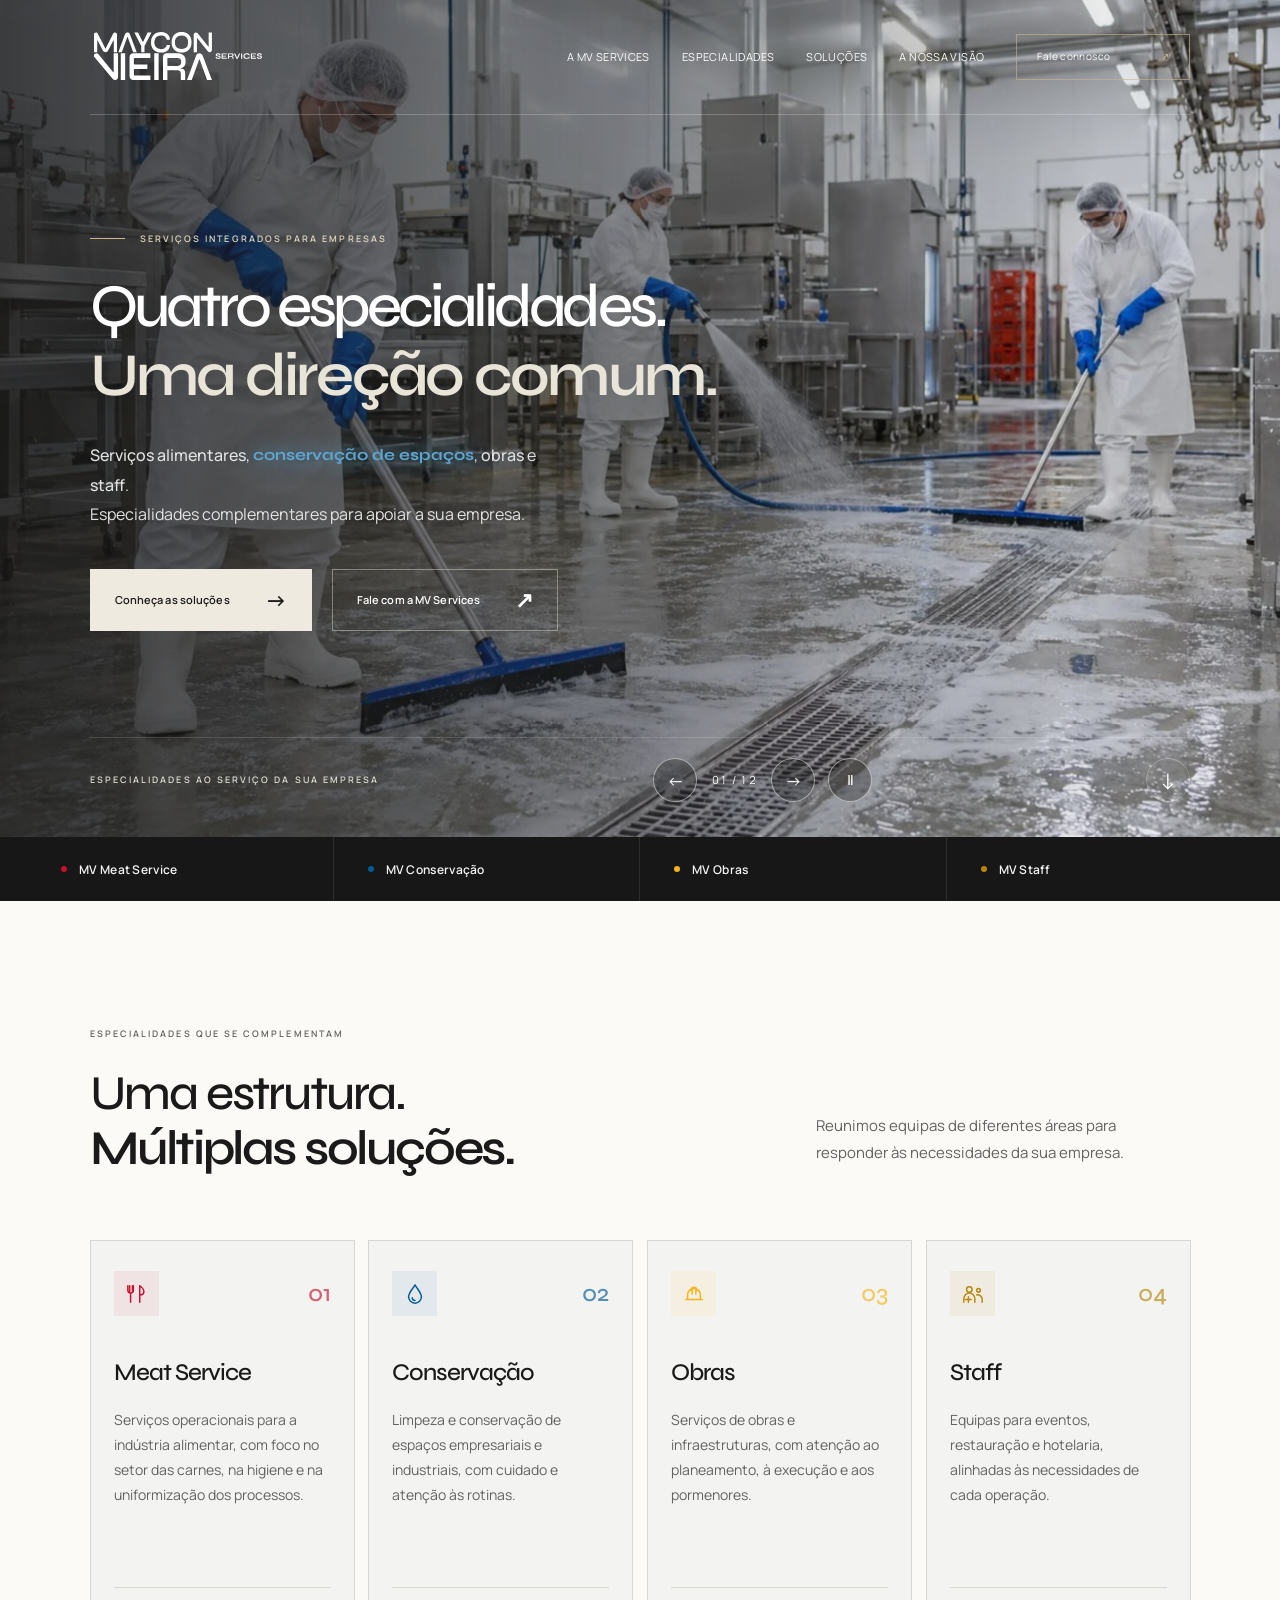
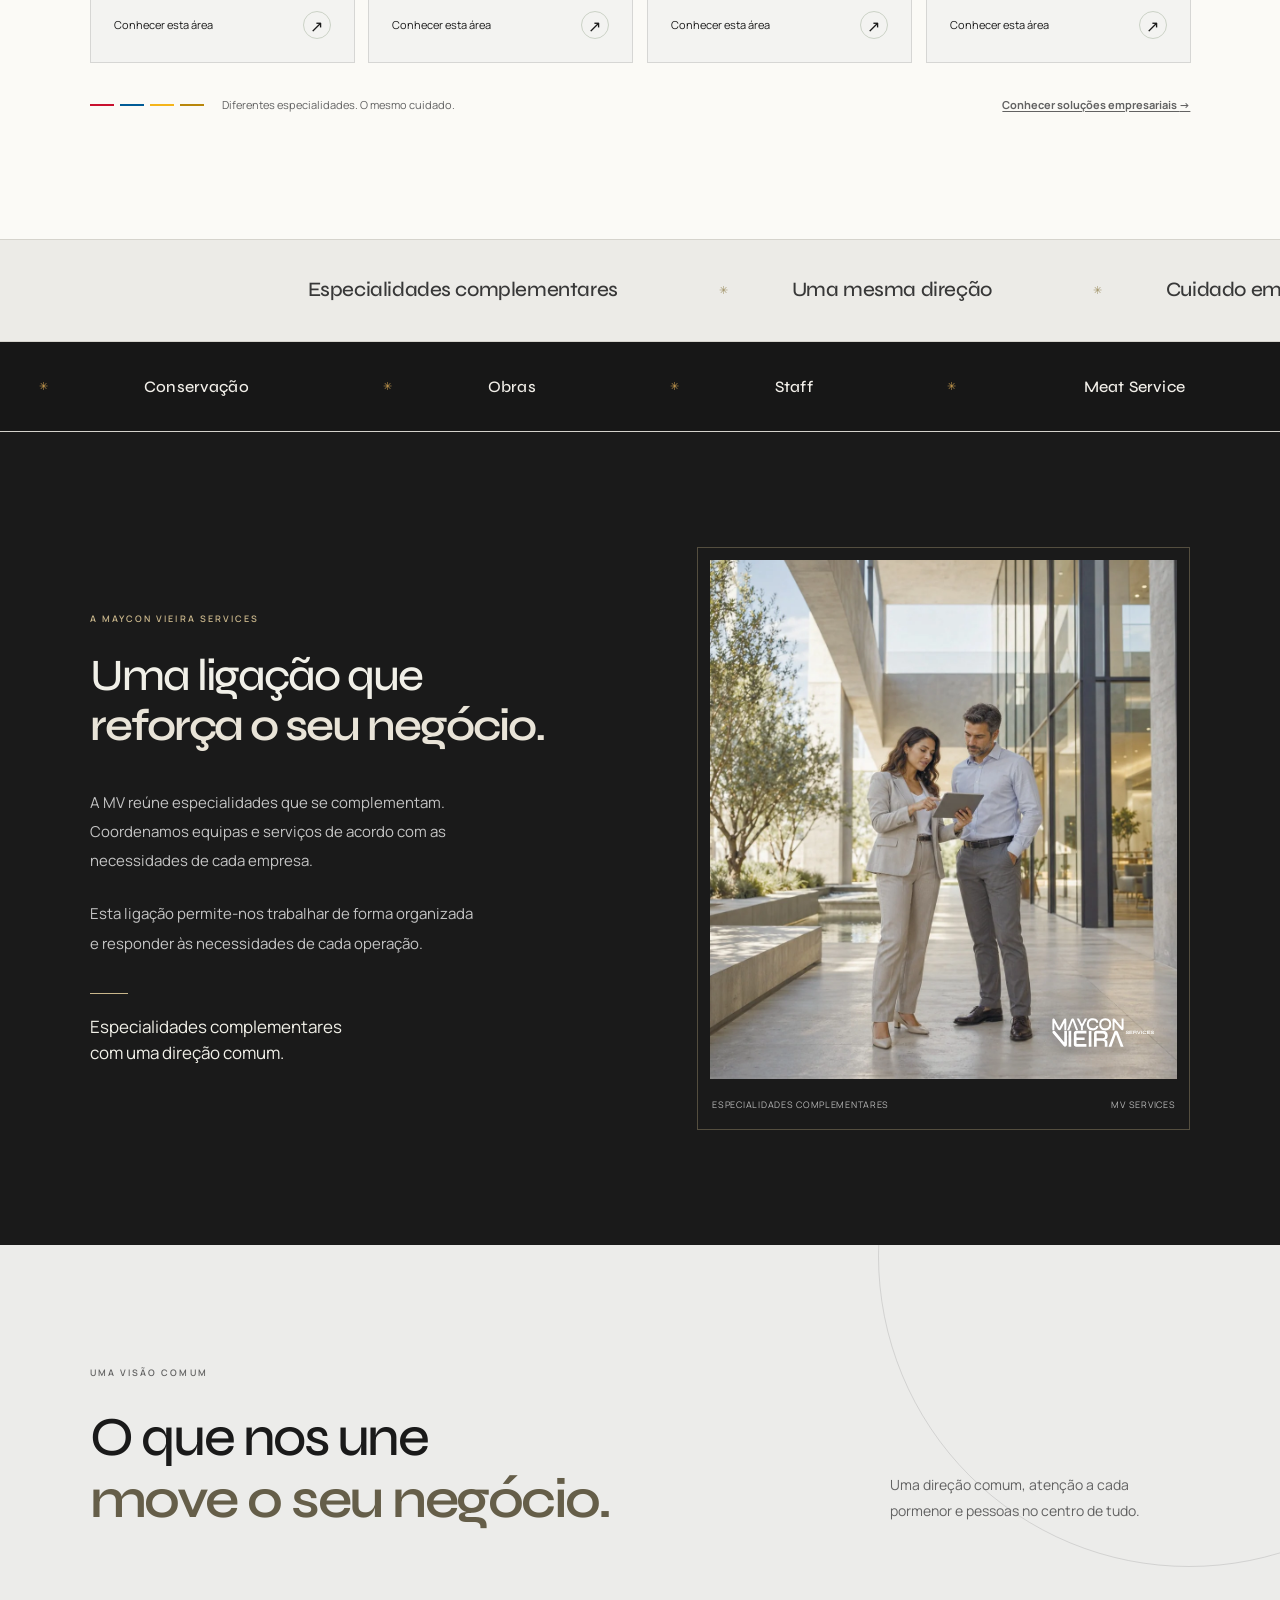
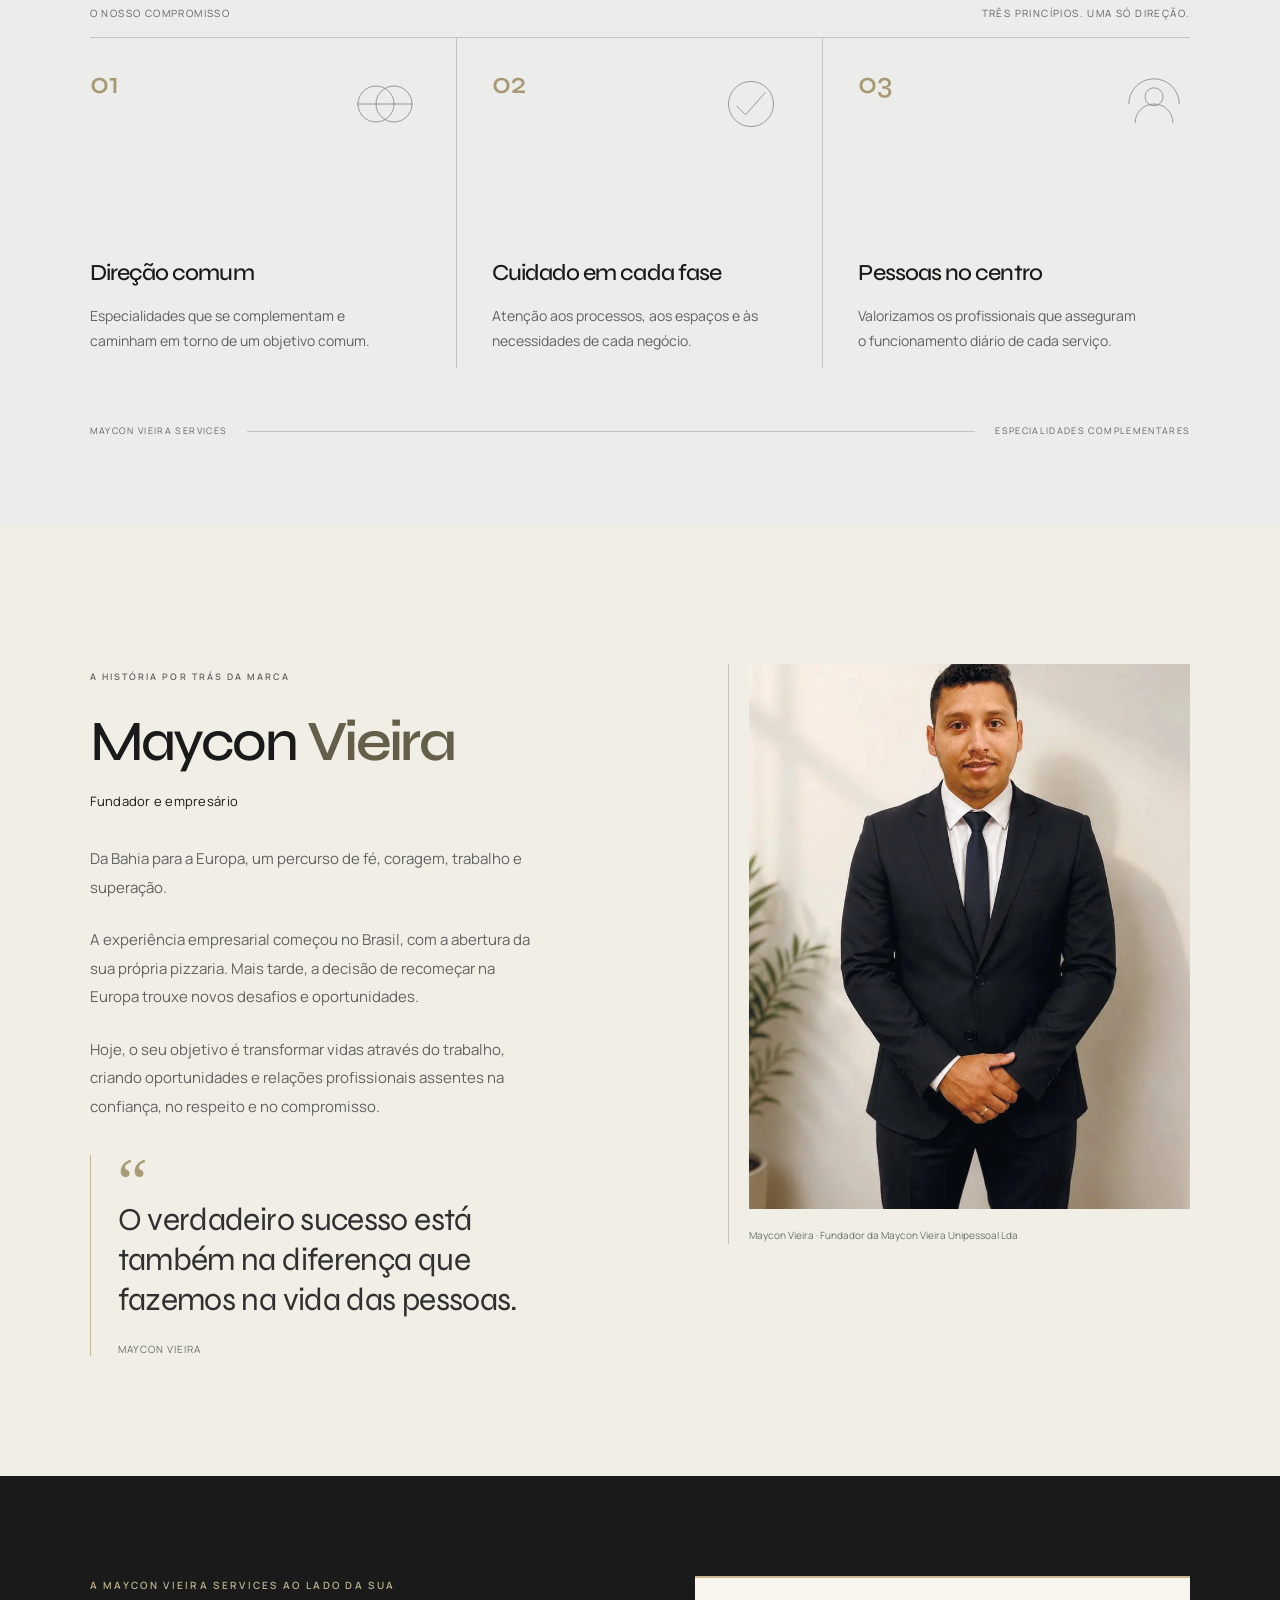
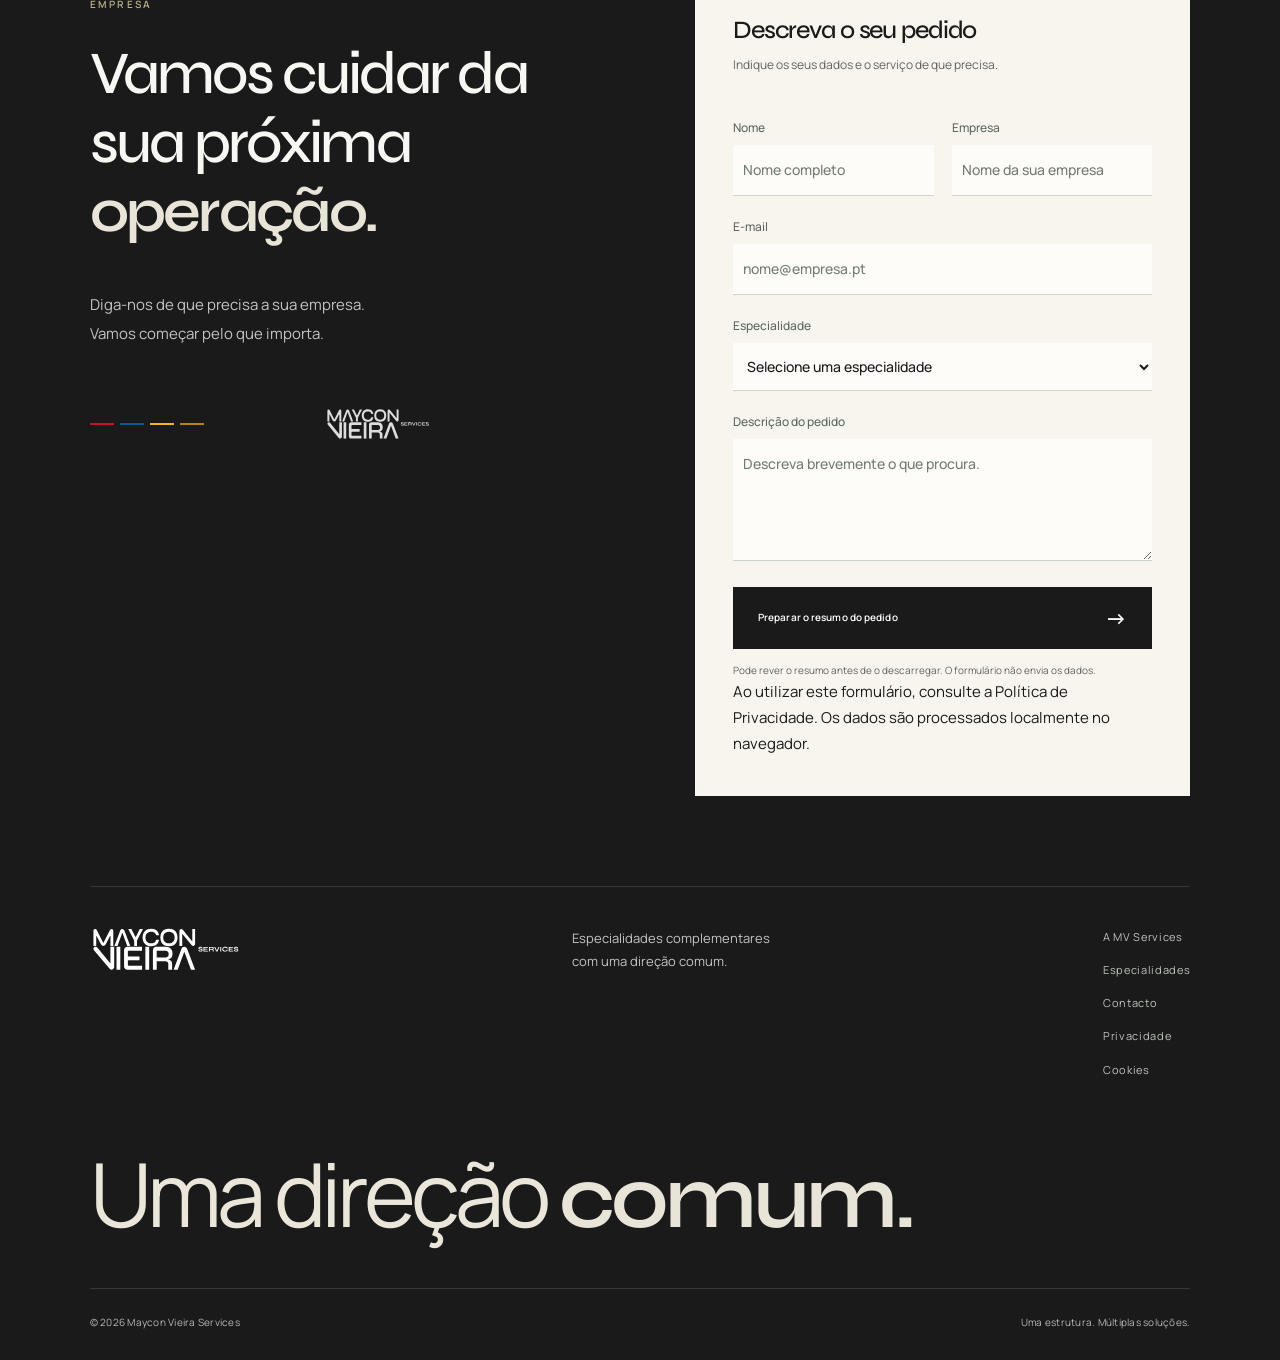
==== commit 06040759: "Revê os textos do site em português europeu" ====
--- a/index.html
+++ b/index.html
@@ -65,7 +65,7 @@
         "itemOffered": {
           "@type": "Service",
           "name": "Obras",
-          "description": "Serviços de obras e infraestruturas, com atenção ao planeamento, à execução e aos detalhes."
+          "description": "Serviços de obras e infraestruturas, com atenção ao planeamento, à execução e aos pormenores."
         }
       },
       {
@@ -83,9 +83,9 @@
 <script type="application/ld+json">{"@context":"https://schema.org","@type":"WebPage","name":"Serviços para empresas | Maycon Vieira Services","description":"Equipas especializadas para empresas na indústria alimentar, na limpeza e conservação de espaços, na construção civil, na restauração e na hotelaria.","url":"https://mv-services-phi.vercel.app/","inLanguage":"pt-PT"}</script>
 </head>
 <body><a class="skip" href="#conteudo">Ir para o conteúdo principal</a><section class="hero motion-hero" id="inicio"><div class="hero-scene hero-slideshow" aria-hidden="true"><img class="hero-slide is-current" src="assets/slides/operacao-01.webp" srcset="assets/slides/operacao-01-960.webp 960w, assets/slides/operacao-01.webp 1536w" sizes="100vw" alt="" width="1536" height="1024" fetchpriority=high decoding="async"><img class="hero-slide" data-src="assets/especialidades/staff-1-1536.webp" data-srcset="assets/especialidades/staff-1-800.webp 800w, assets/especialidades/staff-1-1536.webp 1536w" alt="" width="1536" height="1024" decoding="async"><img class="hero-slide" data-src="assets/especialidades/staff-2-1536.webp" data-srcset="assets/especialidades/staff-2-800.webp 800w, assets/especialidades/staff-2-1536.webp 1536w" alt="" width="1536" height="1024" decoding="async"><img class="hero-slide" data-src="assets/especialidades/obras-1-1536.webp" data-srcset="assets/especialidades/obras-1-800.webp 800w, assets/especialidades/obras-1-1536.webp 1536w" alt="" width="1536" height="1024" decoding="async"><img class="hero-slide" data-src="assets/slides/operacao-02.webp" data-srcset="assets/slides/operacao-02-960.webp 960w, assets/slides/operacao-02.webp 1536w" alt="" width="1536" height="1024" decoding="async"><img class="hero-slide" data-src="assets/slides/operacao-03.webp" data-srcset="assets/slides/operacao-03-960.webp 960w, assets/slides/operacao-03.webp 1536w" alt="" width="1536" height="1024" decoding="async"><img class="hero-slide" data-src="assets/slides/operacao-04.webp" data-srcset="assets/slides/operacao-04-960.webp 960w, assets/slides/operacao-04.webp 1536w" alt="" width="1536" height="1024" decoding="async"><img class="hero-slide" data-src="assets/slides/operacao-05.webp" data-srcset="assets/slides/operacao-05-960.webp 960w, assets/slides/operacao-05.webp 1536w" alt="" width="1536" height="1024" decoding="async"><img class="hero-slide" data-src="assets/slides/operacao-06.webp" data-srcset="assets/slides/operacao-06-960.webp 960w, assets/slides/operacao-06.webp 1536w" alt="" width="1536" height="1024" decoding="async"><img class="hero-slide" data-src="assets/slides/operacao-07.webp" data-srcset="assets/slides/operacao-07-960.webp 960w, assets/slides/operacao-07.webp 1536w" alt="" width="1536" height="1024" decoding="async"><img class="hero-slide" data-src="assets/slides/operacao-08.webp" data-srcset="assets/slides/operacao-08-960.webp 960w, assets/slides/operacao-08.webp 1536w" alt="" width="1536" height="1024" decoding="async"><img class="hero-slide" data-src="assets/slides/operacao-09.webp" data-srcset="assets/slides/operacao-09-960.webp 960w, assets/slides/operacao-09.webp 1536w" alt="" width="1536" height="1024" decoding="async"></div><header class="header wrap"><a href="#inicio" aria-label="Maycon Vieira Services — início"><img class="logo" src="assets/logo.svg" alt="Maycon Vieira Services" width="142" height="44"></a><button class="menu-toggle" aria-expanded="false" aria-controls="navigation">Menu <span aria-hidden="true">☰</span></button><nav id="navigation" aria-label="Navegação principal"><a href="#empresa">A MV Services</a><a href="#especialidades">Especialidades</a><a href="/solucoes/">Soluções</a><a href="#direcao">A nossa visão</a><a class="nav-cta" href="#contato">Fale connosco <span>↗</span></a></nav></header><div class="hero-content wrap" id="principal"><p class="eyebrow">Serviços integrados para empresas</p><h1>Quatro especialidades.<br><em>Uma direção comum.</em></h1><p class="hero-description"><span class="hero-specialty hero-specialty-meat">Serviços alimentares</span>, <span class="hero-specialty hero-specialty-conservacao">conservação de espaços</span>, <span class="hero-specialty hero-specialty-obras">obras</span> e <span class="hero-specialty hero-specialty-staff">staff</span>.<br class="desktop"> Especialidades complementares para apoiar a sua empresa.</p><div class="actions"><a class="button light" href="#especialidades">Conheça as soluções <span>→</span></a><a class="button outline" href="#contato">Fale com a MV Services <span>↗</span></a></div></div><div class="hero-bottom wrap"><span class="eyebrow">Especialidades ao serviço da sua empresa</span><div class="hero-controls" role="group" aria-label="Controlos das fotografias do cabeçalho"><button type="button" class="slide-prev" aria-label="Fotografia anterior">←</button><span class="slide-counter" aria-hidden="true">01 / 12</span><span class="sr-only slide-status" aria-live="polite" aria-atomic="true">Fotografia 1 de 12</span><button type="button" class="slide-next" aria-label="Fotografia seguinte">→</button><button type="button" class="slide-pause" aria-label="Colocar a apresentação em pausa" aria-pressed="false">Ⅱ</button></div><a href="#especialidades" aria-label="Explorar as especialidades">↓</a></div></section><main id="conteudo" tabindex="-1"><div class="specialty-strip"><div class="wrap"><a href="/meat-services/" class="meat">MV Meat Service</a><a href="/conservacao/" class="conservacao">MV Conservação</a><a href="/obras/" class="obras">MV Obras</a><a href="/staff/" class="staff">MV Staff</a></div></div>
-<section class="section wrap" id="especialidades"><div class="section-heading"><div><p class="eyebrow">Especialidades que se complementam</p><h2>Uma estrutura.<br><em>Múltiplas soluções.</em></h2></div><p>Cada área tem a sua especialidade.<br>Todas partilham o mesmo compromisso:<br>cuidar da sua operação.</p></div><div class="services"><article class="service meat"><div class="card-top"><span class="service-icon" aria-hidden="true"><svg viewBox="0 0 24 24" width="26" height="26" fill="none" stroke="currentColor" stroke-width="1.6" stroke-linecap="round" stroke-linejoin="round"><path d="M4 3v6m3-6v6M2 3v5a3 3 0 0 0 6 0V3M5 11v10M15 3v18m0-18c6 4 6 10 0 10"/></svg></span><span class="specialty-index">01</span></div><h3>Meat Service</h3><p>Serviços operacionais para a indústria alimentar, com foco no setor das carnes, na higiene e na uniformização dos processos.</p><a href="/meat-services/" aria-label="Conhecer a área de Meat Service">Conhecer esta área <span aria-hidden="true">↗</span></a></article><article class="service conservacao"><div class="card-top"><span class="service-icon" aria-hidden="true"><svg viewBox="0 0 24 24" width="26" height="26" fill="none" stroke="currentColor" stroke-width="1.6" stroke-linecap="round" stroke-linejoin="round"><path d="M12 2C9 7 5 11 5 15a7 7 0 0 0 14 0c0-4-4-8-7-13Z"/><path d="M9 16a3 3 0 0 0 3 3"/></svg></span><span class="specialty-index">02</span></div><h3>Conservação</h3><p>Limpeza e conservação de espaços empresariais e industriais, com cuidado e atenção às rotinas.</p><a href="/conservacao/" aria-label="Conhecer a área de Conservação">Conhecer esta área <span aria-hidden="true">↗</span></a></article><article class="service obras"><div class="card-top"><span class="service-icon" aria-hidden="true"><svg viewBox="0 0 24 24" width="26" height="26" fill="none" stroke="currentColor" stroke-width="1.6" stroke-linecap="round" stroke-linejoin="round"><path d="M3 18h18M5 18v-5a7 7 0 0 1 14 0v5M10 12V5h4v7"/></svg></span><span class="specialty-index">03</span></div><h3>Obras</h3><p>Serviços de obras e infraestruturas, com atenção ao planeamento, à execução e aos detalhes.</p><a href="/obras/" aria-label="Conhecer a área de Obras">Conhecer esta área <span aria-hidden="true">↗</span></a></article><article class="service staff"><div class="card-top"><span class="service-icon" aria-hidden="true"><svg viewBox="0 0 24 24" width="26" height="26" fill="none" stroke="currentColor" stroke-width="1.6" stroke-linecap="round" stroke-linejoin="round"><circle cx="8" cy="7" r="3"/><circle cx="18" cy="8" r="2"/><path d="M2 21v-4a6 6 0 0 1 12 0v4M16 13a5 5 0 0 1 6 5v3M7 15v6M4 18h6"/></svg></span><span class="specialty-index">04</span></div><h3>Staff</h3><p>Equipas para eventos, restauração e hotelaria, alinhadas às necessidades de cada operação.</p><a href="/staff/" aria-label="Conhecer a área de Staff">Conhecer esta área <span aria-hidden="true">↗</span></a></article></div><div class="signature"><span class="color-lines" aria-hidden="true"><i></i><i></i><i></i><i></i></span><span>Diferentes especialidades. O mesmo cuidado.</span><a class="solutions-link" href="/solucoes/">Conhecer soluções empresariais <span aria-hidden="true">→</span></a></div></section>
-<div class="editorial-ticker editorial-ticker-dual" aria-hidden="true"><div class="ticker-row ticker-row-top"><div class="ticker-track"><div class="ticker-group"><span>Especialidades complementares</span><i>✳</i><span>Uma mesma direção</span><i>✳</i><span>Cuidado em cada etapa</span><i>✳</i></div><div class="ticker-group"><span>Especialidades complementares</span><i>✳</i><span>Uma mesma direção</span><i>✳</i><span>Cuidado em cada etapa</span><i>✳</i></div></div></div><div class="ticker-row ticker-row-bottom"><div class="ticker-track"><div class="ticker-group"><span>Meat Service</span><i>✳</i><span>Conservação</span><i>✳</i><span>Obras</span><i>✳</i><span>Staff</span><i>✳</i></div><div class="ticker-group"><span>Meat Service</span><i>✳</i><span>Conservação</span><i>✳</i><span>Obras</span><i>✳</i><span>Staff</span><i>✳</i></div></div></div></div>
-<section class="company" id="empresa"><div class="wrap split"><div class="company-copy"><p class="eyebrow">A Maycon Vieira Services</p><h2>Uma ligação que<br><em>reforça o seu negócio.</em></h2><div class="body-copy"><p>A MV reúne especialidades que se complementam. Uma visão integrada aproxima processos, ambientes, projetos e pessoas.</p><p>Esta ligação permite-nos trabalhar de forma organizada e responder às necessidades de cada operação.</p></div><p class="statement">Especialidades complementares<br>com uma direção comum.</p></div><figure class="editorial-photo"><img src="assets/specialties-clean.webp" alt="Profissionais a coordenar os pormenores de uma operação num espaço empresarial" width="1122" height="1402" loading="lazy" decoding="async"><img class="brand-signature" src="assets/logo.svg" alt="" aria-hidden="true" width="142" height="44"><figcaption class="photo-caption"><span>Especialidades complementares</span><span>MV Services</span></figcaption></figure></div></section>
-<section class="vision-section" id="direcao"><div class="wrap vision-inner"><div class="vision-heading"><div><p class="eyebrow">Uma visão em comum</p><h2>O que nos une<br><em>move o seu negócio.</em></h2></div><p>Uma direção comum, atenção a cada pormenor e pessoas no centro de tudo.</p></div><div class="vision-intro"><span>O nosso compromisso</span><span>Três princípios. Uma só direção.</span></div><div class="values"><article><div class="value-top"><span class="value-number">01</span><svg aria-hidden="true" viewBox="0 0 80 80"><circle cx="30" cy="40" r="20"/><circle cx="50" cy="40" r="20"/><path d="M9 40h62"/></svg></div><div class="value-copy"><h3>Direção comum</h3><p>Especialidades que se complementam e caminham em torno de um objetivo comum.</p></div></article><article><div class="value-top"><span class="value-number">02</span><svg aria-hidden="true" viewBox="0 0 80 80"><rect x="15" y="15" width="50" height="50" rx="25"/><path d="M24 42l10 10 22-25"/></svg></div><div class="value-copy"><h3>Cuidado em cada etapa</h3><p>Atenção aos processos, aos espaços e às necessidades de cada negócio.</p></div></article><article><div class="value-top"><span class="value-number">03</span><svg aria-hidden="true" viewBox="0 0 80 80"><circle cx="40" cy="32" r="10"/><path d="M19 61a21 21 0 0 1 42 0M12 40a28 28 0 0 1 56 0"/></svg></div><div class="value-copy"><h3>Pessoas no centro</h3><p>Valorizamos quem assegura o funcionamento de cada operação, todos os dias.</p></div></article></div><div class="vision-footer"><span>Maycon Vieira Services</span><span class="vision-line" aria-hidden="true"></span><span>Especialidades complementares</span></div></div></section>
+<section class="section wrap" id="especialidades"><div class="section-heading"><div><p class="eyebrow">Especialidades que se complementam</p><h2>Uma estrutura.<br><em>Múltiplas soluções.</em></h2></div><p>Reunimos equipas de diferentes áreas para responder às necessidades da sua empresa.</p></div><div class="services"><article class="service meat"><div class="card-top"><span class="service-icon" aria-hidden="true"><svg viewBox="0 0 24 24" width="26" height="26" fill="none" stroke="currentColor" stroke-width="1.6" stroke-linecap="round" stroke-linejoin="round"><path d="M4 3v6m3-6v6M2 3v5a3 3 0 0 0 6 0V3M5 11v10M15 3v18m0-18c6 4 6 10 0 10"/></svg></span><span class="specialty-index">01</span></div><h3>Meat Service</h3><p>Serviços operacionais para a indústria alimentar, com foco no setor das carnes, na higiene e na uniformização dos processos.</p><a href="/meat-services/" aria-label="Conhecer a área de Meat Service">Conhecer esta área <span aria-hidden="true">↗</span></a></article><article class="service conservacao"><div class="card-top"><span class="service-icon" aria-hidden="true"><svg viewBox="0 0 24 24" width="26" height="26" fill="none" stroke="currentColor" stroke-width="1.6" stroke-linecap="round" stroke-linejoin="round"><path d="M12 2C9 7 5 11 5 15a7 7 0 0 0 14 0c0-4-4-8-7-13Z"/><path d="M9 16a3 3 0 0 0 3 3"/></svg></span><span class="specialty-index">02</span></div><h3>Conservação</h3><p>Limpeza e conservação de espaços empresariais e industriais, com cuidado e atenção às rotinas.</p><a href="/conservacao/" aria-label="Conhecer a área de Conservação">Conhecer esta área <span aria-hidden="true">↗</span></a></article><article class="service obras"><div class="card-top"><span class="service-icon" aria-hidden="true"><svg viewBox="0 0 24 24" width="26" height="26" fill="none" stroke="currentColor" stroke-width="1.6" stroke-linecap="round" stroke-linejoin="round"><path d="M3 18h18M5 18v-5a7 7 0 0 1 14 0v5M10 12V5h4v7"/></svg></span><span class="specialty-index">03</span></div><h3>Obras</h3><p>Serviços de obras e infraestruturas, com atenção ao planeamento, à execução e aos pormenores.</p><a href="/obras/" aria-label="Conhecer a área de Obras">Conhecer esta área <span aria-hidden="true">↗</span></a></article><article class="service staff"><div class="card-top"><span class="service-icon" aria-hidden="true"><svg viewBox="0 0 24 24" width="26" height="26" fill="none" stroke="currentColor" stroke-width="1.6" stroke-linecap="round" stroke-linejoin="round"><circle cx="8" cy="7" r="3"/><circle cx="18" cy="8" r="2"/><path d="M2 21v-4a6 6 0 0 1 12 0v4M16 13a5 5 0 0 1 6 5v3M7 15v6M4 18h6"/></svg></span><span class="specialty-index">04</span></div><h3>Staff</h3><p>Equipas para eventos, restauração e hotelaria, alinhadas às necessidades de cada operação.</p><a href="/staff/" aria-label="Conhecer a área de Staff">Conhecer esta área <span aria-hidden="true">↗</span></a></article></div><div class="signature"><span class="color-lines" aria-hidden="true"><i></i><i></i><i></i><i></i></span><span>Diferentes especialidades. O mesmo cuidado.</span><a class="solutions-link" href="/solucoes/">Conhecer soluções empresariais <span aria-hidden="true">→</span></a></div></section>
+<div class="editorial-ticker editorial-ticker-dual" aria-hidden="true"><div class="ticker-row ticker-row-top"><div class="ticker-track"><div class="ticker-group"><span>Especialidades complementares</span><i>✳</i><span>Uma mesma direção</span><i>✳</i><span>Cuidado em cada fase</span><i>✳</i></div><div class="ticker-group"><span>Especialidades complementares</span><i>✳</i><span>Uma mesma direção</span><i>✳</i><span>Cuidado em cada fase</span><i>✳</i></div></div></div><div class="ticker-row ticker-row-bottom"><div class="ticker-track"><div class="ticker-group"><span>Meat Service</span><i>✳</i><span>Conservação</span><i>✳</i><span>Obras</span><i>✳</i><span>Staff</span><i>✳</i></div><div class="ticker-group"><span>Meat Service</span><i>✳</i><span>Conservação</span><i>✳</i><span>Obras</span><i>✳</i><span>Staff</span><i>✳</i></div></div></div></div>
+<section class="company" id="empresa"><div class="wrap split"><div class="company-copy"><p class="eyebrow">A Maycon Vieira Services</p><h2>Uma ligação que<br><em>reforça o seu negócio.</em></h2><div class="body-copy"><p>A MV reúne especialidades que se complementam. Coordenamos equipas e serviços de acordo com as necessidades de cada empresa.</p><p>Esta ligação permite-nos trabalhar de forma organizada e responder às necessidades de cada operação.</p></div><p class="statement">Especialidades complementares<br>com uma direção comum.</p></div><figure class="editorial-photo"><img src="assets/specialties-clean.webp" alt="Profissionais a coordenar os pormenores de uma operação num espaço empresarial" width="1122" height="1402" loading="lazy" decoding="async"><img class="brand-signature" src="assets/logo.svg" alt="" aria-hidden="true" width="142" height="44"><figcaption class="photo-caption"><span>Especialidades complementares</span><span>MV Services</span></figcaption></figure></div></section>
+<section class="vision-section" id="direcao"><div class="wrap vision-inner"><div class="vision-heading"><div><p class="eyebrow">Uma visão comum</p><h2>O que nos une<br><em>move o seu negócio.</em></h2></div><p>Uma direção comum, atenção a cada pormenor e pessoas no centro de tudo.</p></div><div class="vision-intro"><span>O nosso compromisso</span><span>Três princípios. Uma só direção.</span></div><div class="values"><article><div class="value-top"><span class="value-number">01</span><svg aria-hidden="true" viewBox="0 0 80 80"><circle cx="30" cy="40" r="20"/><circle cx="50" cy="40" r="20"/><path d="M9 40h62"/></svg></div><div class="value-copy"><h3>Direção comum</h3><p>Especialidades que se complementam e caminham em torno de um objetivo comum.</p></div></article><article><div class="value-top"><span class="value-number">02</span><svg aria-hidden="true" viewBox="0 0 80 80"><rect x="15" y="15" width="50" height="50" rx="25"/><path d="M24 42l10 10 22-25"/></svg></div><div class="value-copy"><h3>Cuidado em cada fase</h3><p>Atenção aos processos, aos espaços e às necessidades de cada negócio.</p></div></article><article><div class="value-top"><span class="value-number">03</span><svg aria-hidden="true" viewBox="0 0 80 80"><circle cx="40" cy="32" r="10"/><path d="M19 61a21 21 0 0 1 42 0M12 40a28 28 0 0 1 56 0"/></svg></div><div class="value-copy"><h3>Pessoas no centro</h3><p>Valorizamos os profissionais que asseguram o funcionamento diário de cada serviço.</p></div></article></div><div class="vision-footer"><span>Maycon Vieira Services</span><span class="vision-line" aria-hidden="true"></span><span>Especialidades complementares</span></div></div></section>
 <section class="founder" id="fundador"><div class="wrap split"><div><p class="eyebrow">A história por trás da marca</p><h2>Maycon <em>Vieira</em></h2><p class="founder-role">Fundador e empresário</p><div class="body-copy"><p>Da Bahia para a Europa, um percurso de fé, coragem, trabalho e superação.</p><p>A experiência empresarial começou no Brasil, com a abertura da sua própria pizzaria. Mais tarde, a decisão de recomeçar na Europa trouxe novos desafios e oportunidades.</p><p>Hoje, o seu objetivo é transformar vidas através do trabalho, criando oportunidades e relações profissionais assentes na confiança, no respeito e no compromisso.</p></div><blockquote><span class="quote-mark" aria-hidden="true">“</span>O verdadeiro sucesso está também na diferença que fazemos na vida das pessoas.<cite>Maycon Vieira</cite></blockquote></div><figure><img src="assets/founder-clean.webp" alt="Maycon Vieira, fundador da Maycon Vieira Services" width="851" height="1280" loading="lazy" decoding="async"><figcaption>Maycon Vieira · Fundador da Maycon Vieira Unipessoal Lda</figcaption></figure></div></section>
-<section class="contact" id="contato"><div class="wrap contact-grid"><div class="contact-copy"><p class="eyebrow">A Maycon Vieira Services ao lado da sua empresa</p><h2>Vamos cuidar da<br>sua próxima<br><em>operação.</em></h2><p>Diga-nos de que precisa a sua empresa.<br>Vamos começar pelo que importa.</p><div class="contact-signature"><span class="color-lines" aria-hidden="true"><i></i><i></i><i></i><i></i></span><img class="brand-signature" src="assets/logo.svg" alt="" aria-hidden="true" width="142" height="44"></div></div><form id="briefing"><h3>Descreva o seu pedido</h3><p class="form-intro">Reúna as informações para o primeiro contacto.</p><div class="form-row"><label>Nome<input name="nome" autocomplete="name" placeholder="Nome completo" required maxlength="120"></label><label>Empresa<input name="empresa" autocomplete="organization" placeholder="Nome da sua empresa" required maxlength="160"></label></div><label>E-mail<input type="email" name="email" autocomplete="email" placeholder="nome@empresa.pt" required maxlength="180"></label><label>Especialidade<select name="especialidade" id="especialidade" required><option value="">Selecione uma especialidade</option><option>Meat Service</option><option>Conservação</option><option>Obras</option><option>Staff</option><option>Soluções integradas</option></select></label><label>Descrição do pedido<textarea name="demanda" rows="4" placeholder="Descreva brevemente o que procura." required maxlength="4000"></textarea></label><button class="button dark" type="submit">Preparar o briefing <span>→</span></button><p class="form-note">Pode rever o briefing antes de o descarregar. O formulário não envia os dados.</p><p class="privacy-note">Ao utilizar este formulário, consulte a <a href="/politica-de-privacidade/" target="_blank" rel="noopener">Política de Privacidade</a>. Os dados são processados localmente no navegador.</p><div id="form-result" role="status" aria-live="polite" tabindex="-1" hidden><h4>O seu briefing está pronto.</h4><p>Reveja as informações abaixo. Pode descarregar uma cópia para partilhar com a equipa.</p><pre id="briefing-preview"></pre><button type="button" class="button dark" id="download">Descarregar o briefing <span>↓</span></button></div></form></div><footer class="wrap"><div class="footer-top"><a href="#inicio" aria-label="Voltar ao início"><img src="assets/logo.svg" alt="Maycon Vieira Services" width="142" height="44"></a><p>Especialidades complementares<br>com uma direção comum.</p><nav aria-label="Rodapé"><a href="#empresa">A MV Services</a><a href="#especialidades">Especialidades</a><a href="#contato">Contacto</a><a href="/politica-de-privacidade/">Privacidade</a><a href="/politica-de-cookies/">Cookies</a></nav></div><div class="footer-wordmark" aria-hidden="true">Uma direção <em>comum.</em></div><div class="footer-bottom"><span>© 2026 Maycon Vieira Services</span><span>Uma estrutura. Múltiplas soluções.</span></div></footer></section></main></body></html>+<section class="contact" id="contato"><div class="wrap contact-grid"><div class="contact-copy"><p class="eyebrow">A Maycon Vieira Services ao lado da sua empresa</p><h2>Vamos cuidar da<br>sua próxima<br><em>operação.</em></h2><p>Diga-nos de que precisa a sua empresa.<br>Vamos começar pelo que importa.</p><div class="contact-signature"><span class="color-lines" aria-hidden="true"><i></i><i></i><i></i><i></i></span><img class="brand-signature" src="assets/logo.svg" alt="" aria-hidden="true" width="142" height="44"></div></div><form id="briefing"><h3>Descreva o seu pedido</h3><p class="form-intro">Indique os seus dados e o serviço de que precisa.</p><div class="form-row"><label>Nome<input name="nome" autocomplete="name" placeholder="Nome completo" required maxlength="120"></label><label>Empresa<input name="empresa" autocomplete="organization" placeholder="Nome da sua empresa" required maxlength="160"></label></div><label>E-mail<input type="email" name="email" autocomplete="email" placeholder="nome@empresa.pt" required maxlength="180"></label><label>Especialidade<select name="especialidade" id="especialidade" required><option value="">Selecione uma especialidade</option><option>Meat Service</option><option>Conservação</option><option>Obras</option><option>Staff</option><option>Soluções integradas</option></select></label><label>Descrição do pedido<textarea name="demanda" rows="4" placeholder="Descreva brevemente o que procura." required maxlength="4000"></textarea></label><button class="button dark" type="submit">Preparar o resumo do pedido <span>→</span></button><p class="form-note">Pode rever o resumo antes de o descarregar. O formulário não envia os dados.</p><p class="privacy-note">Ao utilizar este formulário, consulte a <a href="/politica-de-privacidade/" target="_blank" rel="noopener">Política de Privacidade</a>. Os dados são processados localmente no navegador.</p><div id="form-result" role="status" aria-live="polite" tabindex="-1" hidden><h4>O resumo do seu pedido está pronto.</h4><p>Confirme os dados abaixo. Pode descarregar uma cópia para a partilhar com a sua equipa.</p><pre id="briefing-preview"></pre><button type="button" class="button dark" id="download">Descarregar o resumo <span>↓</span></button></div></form></div><footer class="wrap"><div class="footer-top"><a href="#inicio" aria-label="Voltar ao início"><img src="assets/logo.svg" alt="Maycon Vieira Services" width="142" height="44"></a><p>Especialidades complementares<br>com uma direção comum.</p><nav aria-label="Rodapé"><a href="#empresa">A MV Services</a><a href="#especialidades">Especialidades</a><a href="#contato">Contacto</a><a href="/politica-de-privacidade/">Privacidade</a><a href="/politica-de-cookies/">Cookies</a></nav></div><div class="footer-wordmark" aria-hidden="true">Uma direção <em>comum.</em></div><div class="footer-bottom"><span>© 2026 Maycon Vieira Services</span><span>Uma estrutura. Múltiplas soluções.</span></div></footer></section></main></body></html>
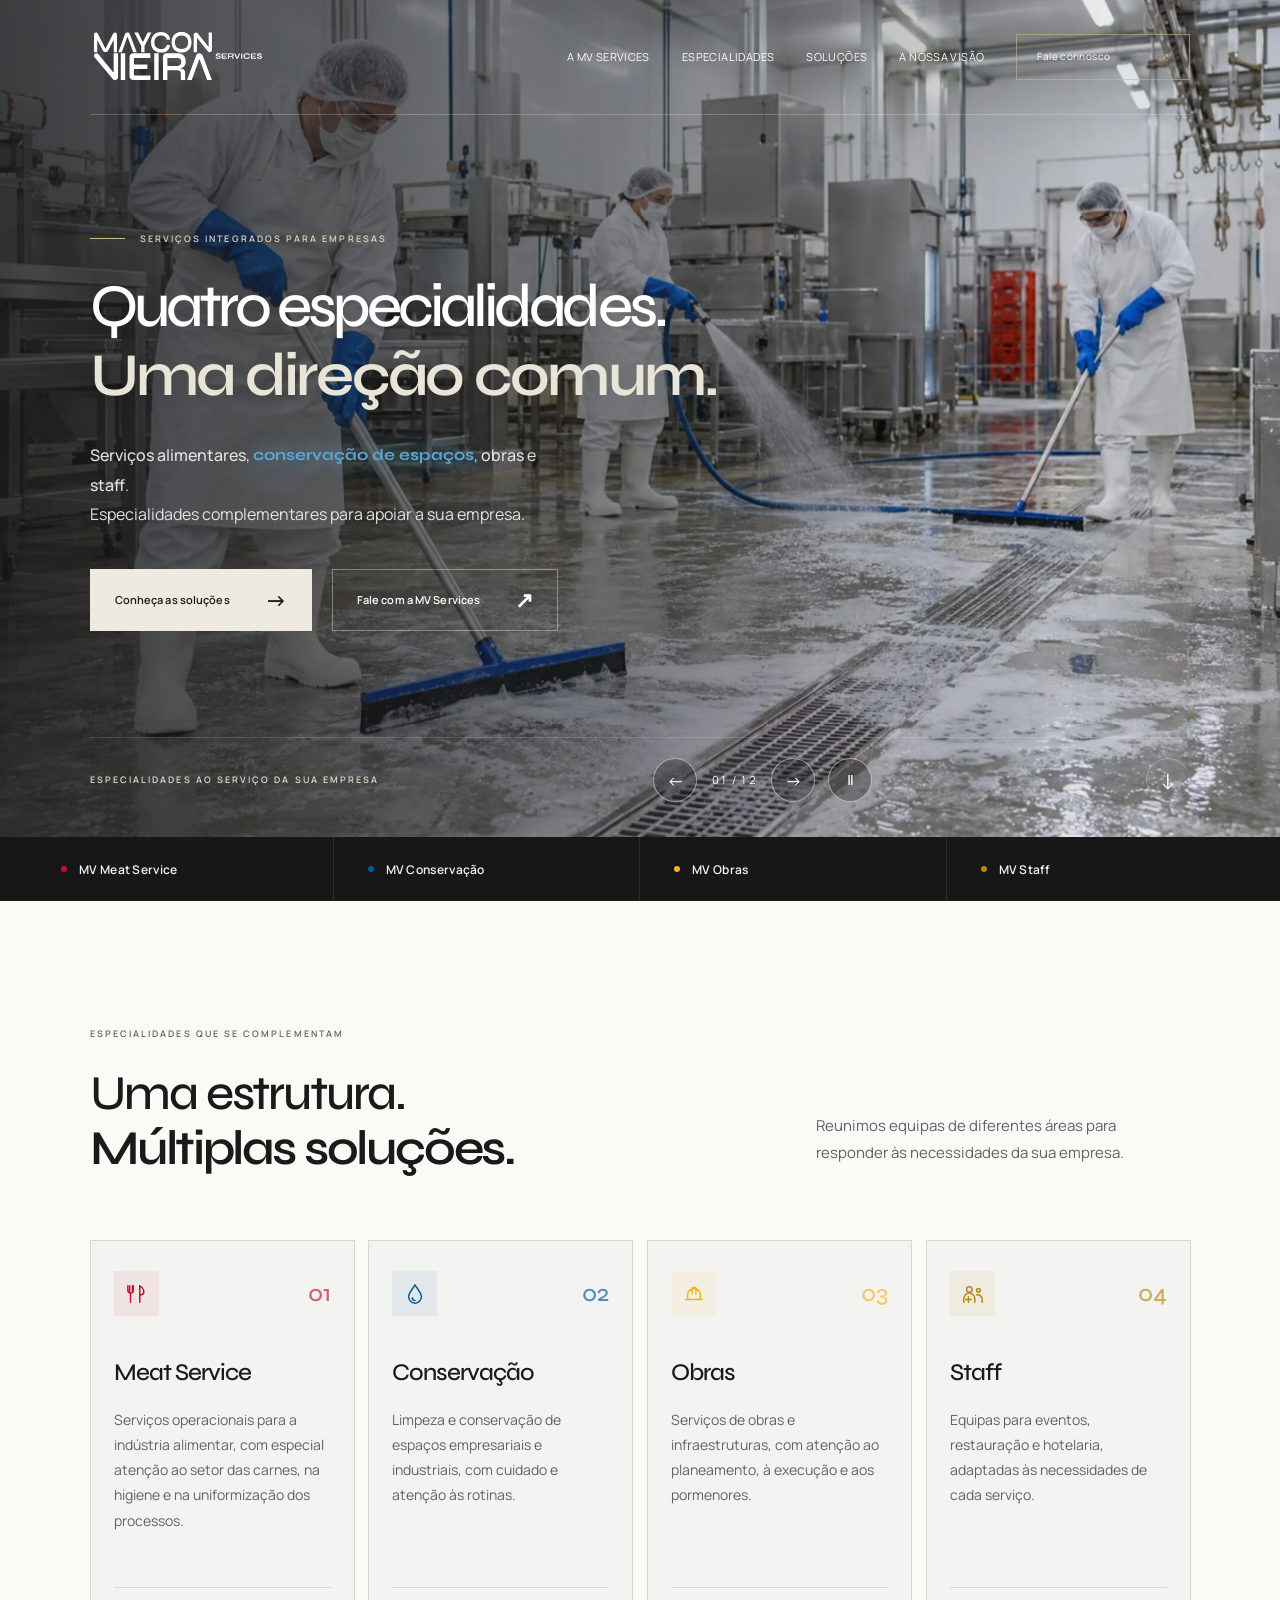
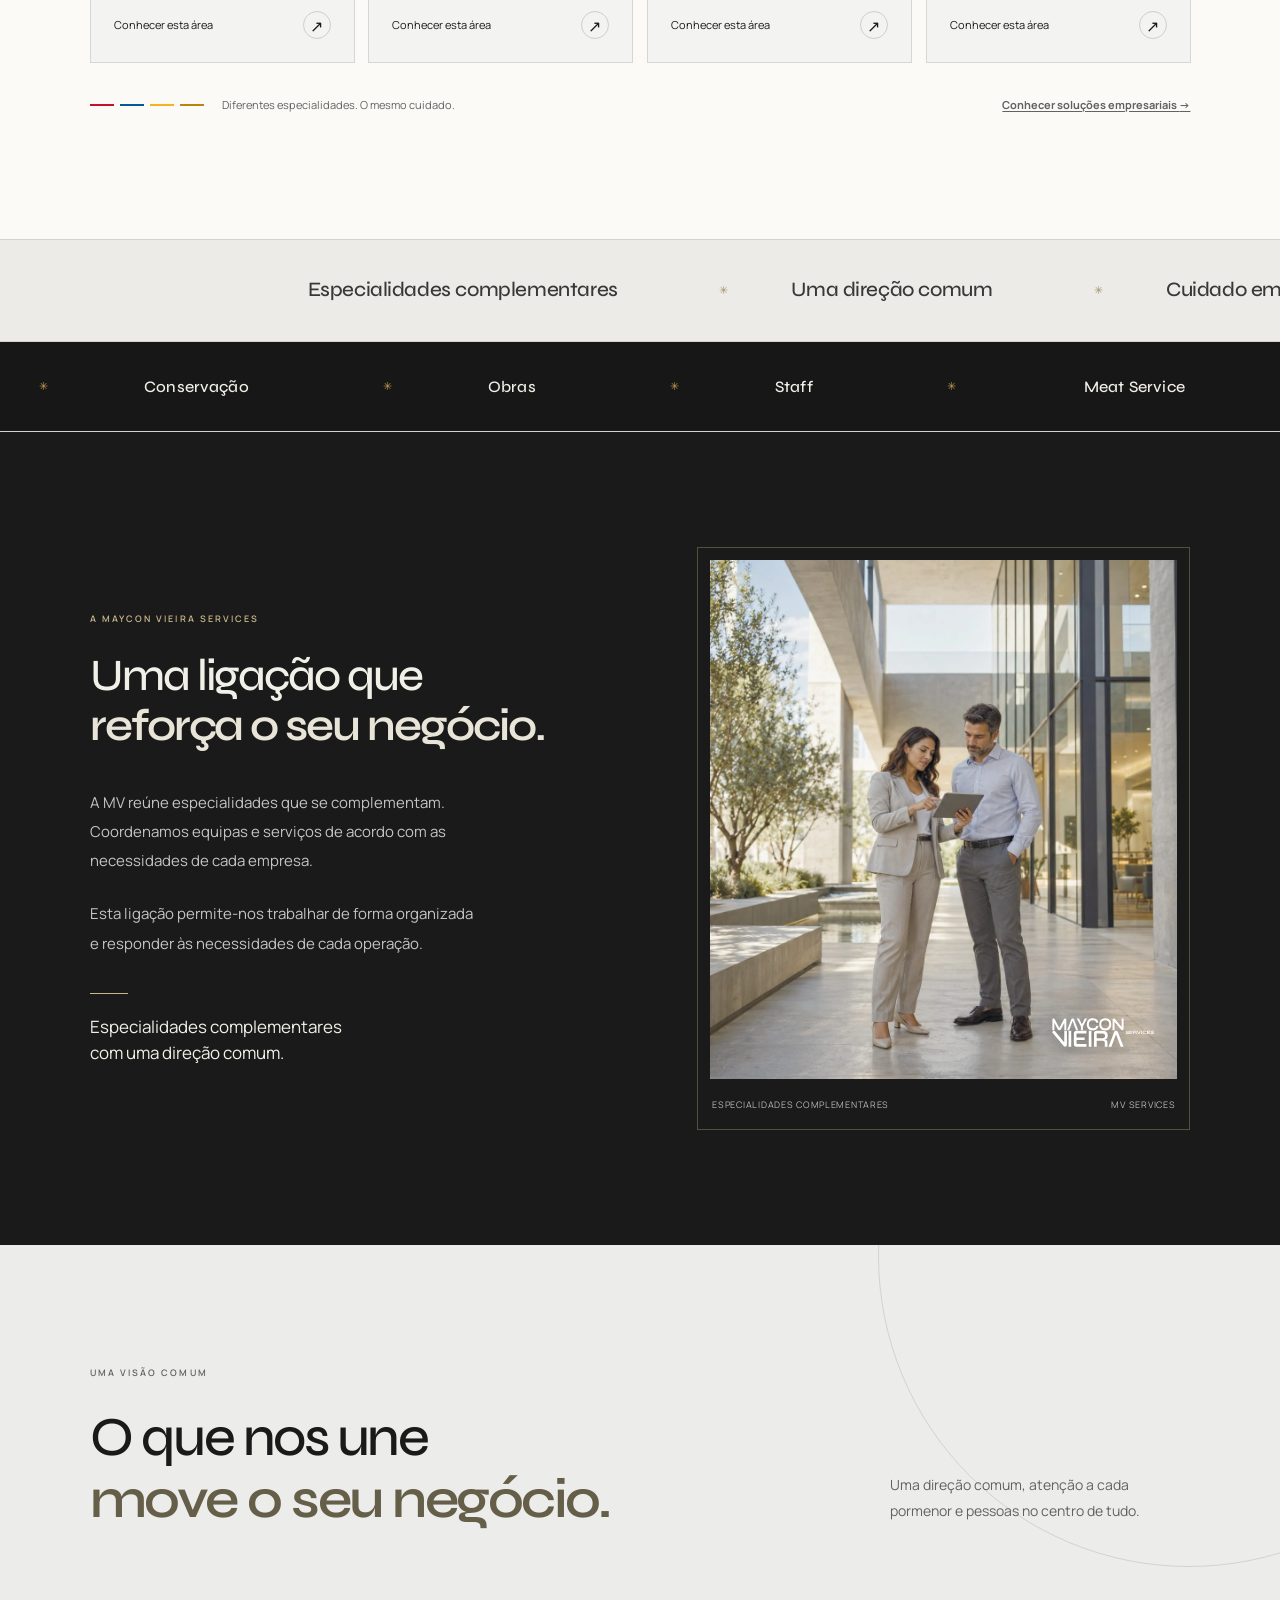
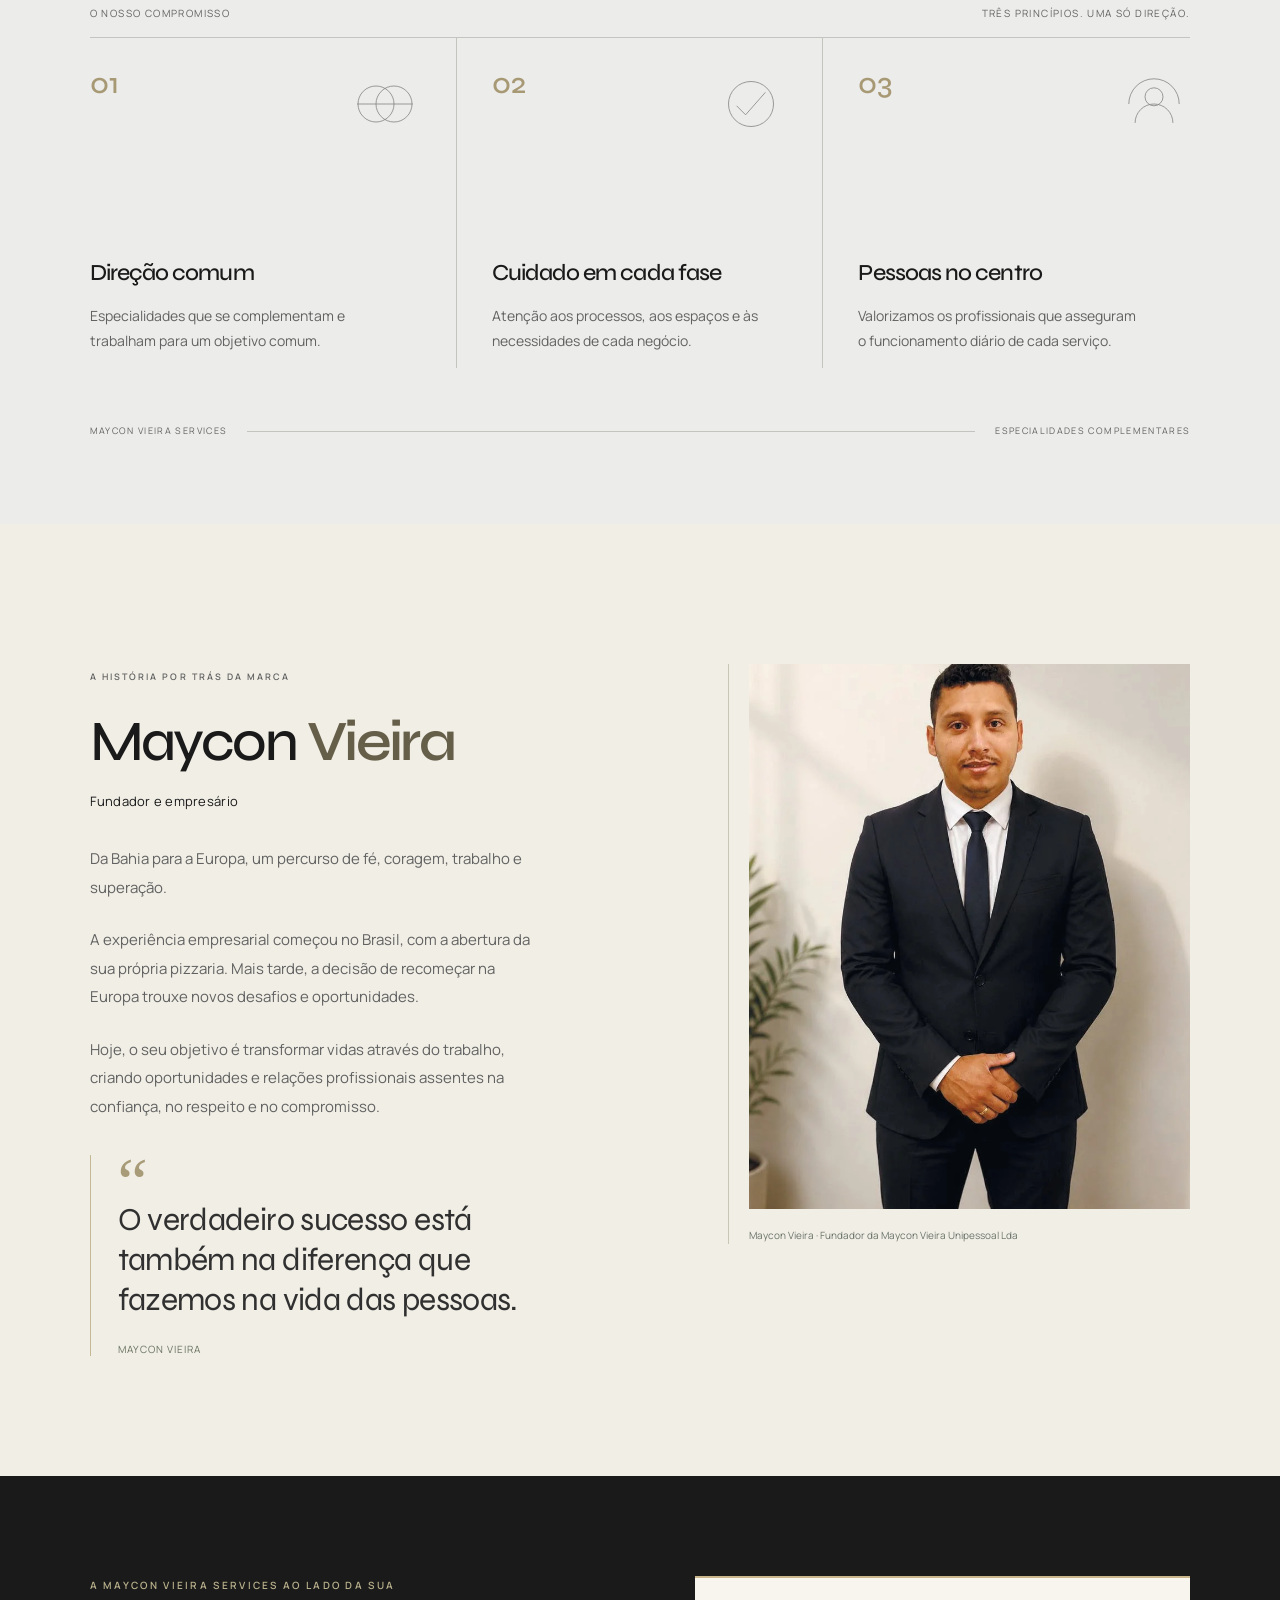
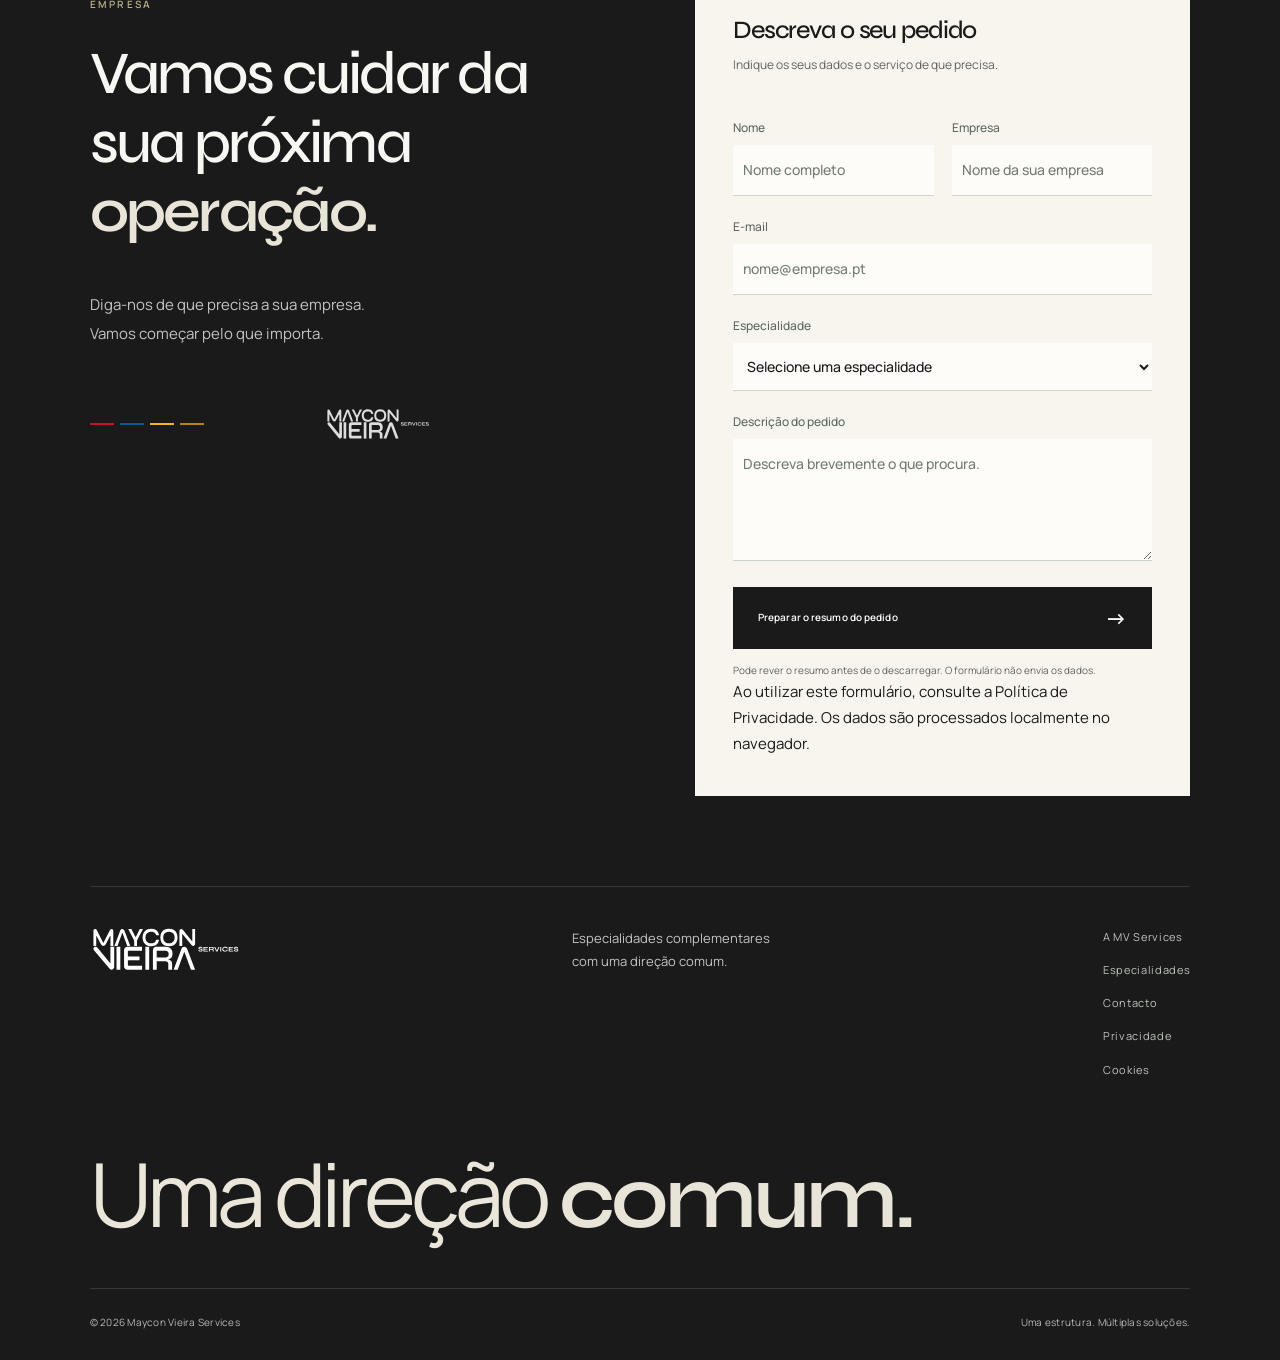
==== commit c5e407a5: "Afina vocabulário e redação em português europeu" ====
--- a/index.html
+++ b/index.html
@@ -49,7 +49,7 @@
         "itemOffered": {
           "@type": "Service",
           "name": "Meat Service",
-          "description": "Serviços operacionais para a indústria alimentar, com foco no setor das carnes, na higiene e na uniformização dos processos."
+          "description": "Serviços operacionais para a indústria alimentar, com especial atenção ao setor das carnes, na higiene e na uniformização dos processos."
         }
       },
       {
@@ -73,7 +73,7 @@
         "itemOffered": {
           "@type": "Service",
           "name": "Staff",
-          "description": "Equipas para eventos, restauração e hotelaria, alinhadas às necessidades de cada operação."
+          "description": "Equipas para eventos, restauração e hotelaria, adaptadas às necessidades de cada serviço."
         }
       }
     ]
@@ -82,10 +82,10 @@
 <script src="script.js" defer></script>
 <script type="application/ld+json">{"@context":"https://schema.org","@type":"WebPage","name":"Serviços para empresas | Maycon Vieira Services","description":"Equipas especializadas para empresas na indústria alimentar, na limpeza e conservação de espaços, na construção civil, na restauração e na hotelaria.","url":"https://mv-services-phi.vercel.app/","inLanguage":"pt-PT"}</script>
 </head>
-<body><a class="skip" href="#conteudo">Ir para o conteúdo principal</a><section class="hero motion-hero" id="inicio"><div class="hero-scene hero-slideshow" aria-hidden="true"><img class="hero-slide is-current" src="assets/slides/operacao-01.webp" srcset="assets/slides/operacao-01-960.webp 960w, assets/slides/operacao-01.webp 1536w" sizes="100vw" alt="" width="1536" height="1024" fetchpriority=high decoding="async"><img class="hero-slide" data-src="assets/especialidades/staff-1-1536.webp" data-srcset="assets/especialidades/staff-1-800.webp 800w, assets/especialidades/staff-1-1536.webp 1536w" alt="" width="1536" height="1024" decoding="async"><img class="hero-slide" data-src="assets/especialidades/staff-2-1536.webp" data-srcset="assets/especialidades/staff-2-800.webp 800w, assets/especialidades/staff-2-1536.webp 1536w" alt="" width="1536" height="1024" decoding="async"><img class="hero-slide" data-src="assets/especialidades/obras-1-1536.webp" data-srcset="assets/especialidades/obras-1-800.webp 800w, assets/especialidades/obras-1-1536.webp 1536w" alt="" width="1536" height="1024" decoding="async"><img class="hero-slide" data-src="assets/slides/operacao-02.webp" data-srcset="assets/slides/operacao-02-960.webp 960w, assets/slides/operacao-02.webp 1536w" alt="" width="1536" height="1024" decoding="async"><img class="hero-slide" data-src="assets/slides/operacao-03.webp" data-srcset="assets/slides/operacao-03-960.webp 960w, assets/slides/operacao-03.webp 1536w" alt="" width="1536" height="1024" decoding="async"><img class="hero-slide" data-src="assets/slides/operacao-04.webp" data-srcset="assets/slides/operacao-04-960.webp 960w, assets/slides/operacao-04.webp 1536w" alt="" width="1536" height="1024" decoding="async"><img class="hero-slide" data-src="assets/slides/operacao-05.webp" data-srcset="assets/slides/operacao-05-960.webp 960w, assets/slides/operacao-05.webp 1536w" alt="" width="1536" height="1024" decoding="async"><img class="hero-slide" data-src="assets/slides/operacao-06.webp" data-srcset="assets/slides/operacao-06-960.webp 960w, assets/slides/operacao-06.webp 1536w" alt="" width="1536" height="1024" decoding="async"><img class="hero-slide" data-src="assets/slides/operacao-07.webp" data-srcset="assets/slides/operacao-07-960.webp 960w, assets/slides/operacao-07.webp 1536w" alt="" width="1536" height="1024" decoding="async"><img class="hero-slide" data-src="assets/slides/operacao-08.webp" data-srcset="assets/slides/operacao-08-960.webp 960w, assets/slides/operacao-08.webp 1536w" alt="" width="1536" height="1024" decoding="async"><img class="hero-slide" data-src="assets/slides/operacao-09.webp" data-srcset="assets/slides/operacao-09-960.webp 960w, assets/slides/operacao-09.webp 1536w" alt="" width="1536" height="1024" decoding="async"></div><header class="header wrap"><a href="#inicio" aria-label="Maycon Vieira Services — início"><img class="logo" src="assets/logo.svg" alt="Maycon Vieira Services" width="142" height="44"></a><button class="menu-toggle" aria-expanded="false" aria-controls="navigation">Menu <span aria-hidden="true">☰</span></button><nav id="navigation" aria-label="Navegação principal"><a href="#empresa">A MV Services</a><a href="#especialidades">Especialidades</a><a href="/solucoes/">Soluções</a><a href="#direcao">A nossa visão</a><a class="nav-cta" href="#contato">Fale connosco <span>↗</span></a></nav></header><div class="hero-content wrap" id="principal"><p class="eyebrow">Serviços integrados para empresas</p><h1>Quatro especialidades.<br><em>Uma direção comum.</em></h1><p class="hero-description"><span class="hero-specialty hero-specialty-meat">Serviços alimentares</span>, <span class="hero-specialty hero-specialty-conservacao">conservação de espaços</span>, <span class="hero-specialty hero-specialty-obras">obras</span> e <span class="hero-specialty hero-specialty-staff">staff</span>.<br class="desktop"> Especialidades complementares para apoiar a sua empresa.</p><div class="actions"><a class="button light" href="#especialidades">Conheça as soluções <span>→</span></a><a class="button outline" href="#contato">Fale com a MV Services <span>↗</span></a></div></div><div class="hero-bottom wrap"><span class="eyebrow">Especialidades ao serviço da sua empresa</span><div class="hero-controls" role="group" aria-label="Controlos das fotografias do cabeçalho"><button type="button" class="slide-prev" aria-label="Fotografia anterior">←</button><span class="slide-counter" aria-hidden="true">01 / 12</span><span class="sr-only slide-status" aria-live="polite" aria-atomic="true">Fotografia 1 de 12</span><button type="button" class="slide-next" aria-label="Fotografia seguinte">→</button><button type="button" class="slide-pause" aria-label="Colocar a apresentação em pausa" aria-pressed="false">Ⅱ</button></div><a href="#especialidades" aria-label="Explorar as especialidades">↓</a></div></section><main id="conteudo" tabindex="-1"><div class="specialty-strip"><div class="wrap"><a href="/meat-services/" class="meat">MV Meat Service</a><a href="/conservacao/" class="conservacao">MV Conservação</a><a href="/obras/" class="obras">MV Obras</a><a href="/staff/" class="staff">MV Staff</a></div></div>
-<section class="section wrap" id="especialidades"><div class="section-heading"><div><p class="eyebrow">Especialidades que se complementam</p><h2>Uma estrutura.<br><em>Múltiplas soluções.</em></h2></div><p>Reunimos equipas de diferentes áreas para responder às necessidades da sua empresa.</p></div><div class="services"><article class="service meat"><div class="card-top"><span class="service-icon" aria-hidden="true"><svg viewBox="0 0 24 24" width="26" height="26" fill="none" stroke="currentColor" stroke-width="1.6" stroke-linecap="round" stroke-linejoin="round"><path d="M4 3v6m3-6v6M2 3v5a3 3 0 0 0 6 0V3M5 11v10M15 3v18m0-18c6 4 6 10 0 10"/></svg></span><span class="specialty-index">01</span></div><h3>Meat Service</h3><p>Serviços operacionais para a indústria alimentar, com foco no setor das carnes, na higiene e na uniformização dos processos.</p><a href="/meat-services/" aria-label="Conhecer a área de Meat Service">Conhecer esta área <span aria-hidden="true">↗</span></a></article><article class="service conservacao"><div class="card-top"><span class="service-icon" aria-hidden="true"><svg viewBox="0 0 24 24" width="26" height="26" fill="none" stroke="currentColor" stroke-width="1.6" stroke-linecap="round" stroke-linejoin="round"><path d="M12 2C9 7 5 11 5 15a7 7 0 0 0 14 0c0-4-4-8-7-13Z"/><path d="M9 16a3 3 0 0 0 3 3"/></svg></span><span class="specialty-index">02</span></div><h3>Conservação</h3><p>Limpeza e conservação de espaços empresariais e industriais, com cuidado e atenção às rotinas.</p><a href="/conservacao/" aria-label="Conhecer a área de Conservação">Conhecer esta área <span aria-hidden="true">↗</span></a></article><article class="service obras"><div class="card-top"><span class="service-icon" aria-hidden="true"><svg viewBox="0 0 24 24" width="26" height="26" fill="none" stroke="currentColor" stroke-width="1.6" stroke-linecap="round" stroke-linejoin="round"><path d="M3 18h18M5 18v-5a7 7 0 0 1 14 0v5M10 12V5h4v7"/></svg></span><span class="specialty-index">03</span></div><h3>Obras</h3><p>Serviços de obras e infraestruturas, com atenção ao planeamento, à execução e aos pormenores.</p><a href="/obras/" aria-label="Conhecer a área de Obras">Conhecer esta área <span aria-hidden="true">↗</span></a></article><article class="service staff"><div class="card-top"><span class="service-icon" aria-hidden="true"><svg viewBox="0 0 24 24" width="26" height="26" fill="none" stroke="currentColor" stroke-width="1.6" stroke-linecap="round" stroke-linejoin="round"><circle cx="8" cy="7" r="3"/><circle cx="18" cy="8" r="2"/><path d="M2 21v-4a6 6 0 0 1 12 0v4M16 13a5 5 0 0 1 6 5v3M7 15v6M4 18h6"/></svg></span><span class="specialty-index">04</span></div><h3>Staff</h3><p>Equipas para eventos, restauração e hotelaria, alinhadas às necessidades de cada operação.</p><a href="/staff/" aria-label="Conhecer a área de Staff">Conhecer esta área <span aria-hidden="true">↗</span></a></article></div><div class="signature"><span class="color-lines" aria-hidden="true"><i></i><i></i><i></i><i></i></span><span>Diferentes especialidades. O mesmo cuidado.</span><a class="solutions-link" href="/solucoes/">Conhecer soluções empresariais <span aria-hidden="true">→</span></a></div></section>
-<div class="editorial-ticker editorial-ticker-dual" aria-hidden="true"><div class="ticker-row ticker-row-top"><div class="ticker-track"><div class="ticker-group"><span>Especialidades complementares</span><i>✳</i><span>Uma mesma direção</span><i>✳</i><span>Cuidado em cada fase</span><i>✳</i></div><div class="ticker-group"><span>Especialidades complementares</span><i>✳</i><span>Uma mesma direção</span><i>✳</i><span>Cuidado em cada fase</span><i>✳</i></div></div></div><div class="ticker-row ticker-row-bottom"><div class="ticker-track"><div class="ticker-group"><span>Meat Service</span><i>✳</i><span>Conservação</span><i>✳</i><span>Obras</span><i>✳</i><span>Staff</span><i>✳</i></div><div class="ticker-group"><span>Meat Service</span><i>✳</i><span>Conservação</span><i>✳</i><span>Obras</span><i>✳</i><span>Staff</span><i>✳</i></div></div></div></div>
+<body><a class="skip" href="#conteudo">Ir para o conteúdo principal</a><section class="hero motion-hero" id="inicio"><div class="hero-scene hero-slideshow" aria-hidden="true"><img class="hero-slide is-current" src="assets/slides/operacao-01.webp" srcset="assets/slides/operacao-01-960.webp 960w, assets/slides/operacao-01.webp 1536w" sizes="100vw" alt="" width="1536" height="1024" fetchpriority=high decoding="async"><img class="hero-slide" data-src="assets/especialidades/staff-1-1536.webp" data-srcset="assets/especialidades/staff-1-800.webp 800w, assets/especialidades/staff-1-1536.webp 1536w" alt="" width="1536" height="1024" decoding="async"><img class="hero-slide" data-src="assets/especialidades/staff-2-1536.webp" data-srcset="assets/especialidades/staff-2-800.webp 800w, assets/especialidades/staff-2-1536.webp 1536w" alt="" width="1536" height="1024" decoding="async"><img class="hero-slide" data-src="assets/especialidades/obras-1-1536.webp" data-srcset="assets/especialidades/obras-1-800.webp 800w, assets/especialidades/obras-1-1536.webp 1536w" alt="" width="1536" height="1024" decoding="async"><img class="hero-slide" data-src="assets/slides/operacao-02.webp" data-srcset="assets/slides/operacao-02-960.webp 960w, assets/slides/operacao-02.webp 1536w" alt="" width="1536" height="1024" decoding="async"><img class="hero-slide" data-src="assets/slides/operacao-03.webp" data-srcset="assets/slides/operacao-03-960.webp 960w, assets/slides/operacao-03.webp 1536w" alt="" width="1536" height="1024" decoding="async"><img class="hero-slide" data-src="assets/slides/operacao-04.webp" data-srcset="assets/slides/operacao-04-960.webp 960w, assets/slides/operacao-04.webp 1536w" alt="" width="1536" height="1024" decoding="async"><img class="hero-slide" data-src="assets/slides/operacao-05.webp" data-srcset="assets/slides/operacao-05-960.webp 960w, assets/slides/operacao-05.webp 1536w" alt="" width="1536" height="1024" decoding="async"><img class="hero-slide" data-src="assets/slides/operacao-06.webp" data-srcset="assets/slides/operacao-06-960.webp 960w, assets/slides/operacao-06.webp 1536w" alt="" width="1536" height="1024" decoding="async"><img class="hero-slide" data-src="assets/slides/operacao-07.webp" data-srcset="assets/slides/operacao-07-960.webp 960w, assets/slides/operacao-07.webp 1536w" alt="" width="1536" height="1024" decoding="async"><img class="hero-slide" data-src="assets/slides/operacao-08.webp" data-srcset="assets/slides/operacao-08-960.webp 960w, assets/slides/operacao-08.webp 1536w" alt="" width="1536" height="1024" decoding="async"><img class="hero-slide" data-src="assets/slides/operacao-09.webp" data-srcset="assets/slides/operacao-09-960.webp 960w, assets/slides/operacao-09.webp 1536w" alt="" width="1536" height="1024" decoding="async"></div><header class="header wrap"><a href="#inicio" aria-label="Maycon Vieira Services — início"><img class="logo" src="assets/logo.svg" alt="Maycon Vieira Services" width="142" height="44"></a><button class="menu-toggle" aria-expanded="false" aria-controls="navigation">Menu <span aria-hidden="true">☰</span></button><nav id="navigation" aria-label="Navegação principal"><a href="#empresa">A MV Services</a><a href="#especialidades">Especialidades</a><a href="/solucoes/">Soluções</a><a href="#direcao">A nossa visão</a><a class="nav-cta" href="#contato">Fale connosco <span>↗</span></a></nav></header><div class="hero-content wrap" id="principal"><p class="eyebrow">Serviços integrados para empresas</p><h1>Quatro especialidades.<br><em>Uma direção comum.</em></h1><p class="hero-description"><span class="hero-specialty hero-specialty-meat">Serviços alimentares</span>, <span class="hero-specialty hero-specialty-conservacao">conservação de espaços</span>, <span class="hero-specialty hero-specialty-obras">obras</span> e <span class="hero-specialty hero-specialty-staff">staff</span>.<br class="desktop"> Especialidades complementares para apoiar a sua empresa.</p><div class="actions"><a class="button light" href="#especialidades">Conheça as soluções <span>→</span></a><a class="button outline" href="#contato">Fale com a MV Services <span>↗</span></a></div></div><div class="hero-bottom wrap"><span class="eyebrow">Especialidades ao serviço da sua empresa</span><div class="hero-controls" role="group" aria-label="Controlos da apresentação de fotografias"><button type="button" class="slide-prev" aria-label="Fotografia anterior">←</button><span class="slide-counter" aria-hidden="true">01 / 12</span><span class="sr-only slide-status" aria-live="polite" aria-atomic="true">Fotografia 1 de 12</span><button type="button" class="slide-next" aria-label="Fotografia seguinte">→</button><button type="button" class="slide-pause" aria-label="Colocar a apresentação em pausa" aria-pressed="false">Ⅱ</button></div><a href="#especialidades" aria-label="Explorar as especialidades">↓</a></div></section><main id="conteudo" tabindex="-1"><div class="specialty-strip"><div class="wrap"><a href="/meat-services/" class="meat">MV Meat Service</a><a href="/conservacao/" class="conservacao">MV Conservação</a><a href="/obras/" class="obras">MV Obras</a><a href="/staff/" class="staff">MV Staff</a></div></div>
+<section class="section wrap" id="especialidades"><div class="section-heading"><div><p class="eyebrow">Especialidades que se complementam</p><h2>Uma estrutura.<br><em>Múltiplas soluções.</em></h2></div><p>Reunimos equipas de diferentes áreas para responder às necessidades da sua empresa.</p></div><div class="services"><article class="service meat"><div class="card-top"><span class="service-icon" aria-hidden="true"><svg viewBox="0 0 24 24" width="26" height="26" fill="none" stroke="currentColor" stroke-width="1.6" stroke-linecap="round" stroke-linejoin="round"><path d="M4 3v6m3-6v6M2 3v5a3 3 0 0 0 6 0V3M5 11v10M15 3v18m0-18c6 4 6 10 0 10"/></svg></span><span class="specialty-index">01</span></div><h3>Meat Service</h3><p>Serviços operacionais para a indústria alimentar, com especial atenção ao setor das carnes, na higiene e na uniformização dos processos.</p><a href="/meat-services/" aria-label="Conhecer a área de Meat Service">Conhecer esta área <span aria-hidden="true">↗</span></a></article><article class="service conservacao"><div class="card-top"><span class="service-icon" aria-hidden="true"><svg viewBox="0 0 24 24" width="26" height="26" fill="none" stroke="currentColor" stroke-width="1.6" stroke-linecap="round" stroke-linejoin="round"><path d="M12 2C9 7 5 11 5 15a7 7 0 0 0 14 0c0-4-4-8-7-13Z"/><path d="M9 16a3 3 0 0 0 3 3"/></svg></span><span class="specialty-index">02</span></div><h3>Conservação</h3><p>Limpeza e conservação de espaços empresariais e industriais, com cuidado e atenção às rotinas.</p><a href="/conservacao/" aria-label="Conhecer a área de Conservação">Conhecer esta área <span aria-hidden="true">↗</span></a></article><article class="service obras"><div class="card-top"><span class="service-icon" aria-hidden="true"><svg viewBox="0 0 24 24" width="26" height="26" fill="none" stroke="currentColor" stroke-width="1.6" stroke-linecap="round" stroke-linejoin="round"><path d="M3 18h18M5 18v-5a7 7 0 0 1 14 0v5M10 12V5h4v7"/></svg></span><span class="specialty-index">03</span></div><h3>Obras</h3><p>Serviços de obras e infraestruturas, com atenção ao planeamento, à execução e aos pormenores.</p><a href="/obras/" aria-label="Conhecer a área de Obras">Conhecer esta área <span aria-hidden="true">↗</span></a></article><article class="service staff"><div class="card-top"><span class="service-icon" aria-hidden="true"><svg viewBox="0 0 24 24" width="26" height="26" fill="none" stroke="currentColor" stroke-width="1.6" stroke-linecap="round" stroke-linejoin="round"><circle cx="8" cy="7" r="3"/><circle cx="18" cy="8" r="2"/><path d="M2 21v-4a6 6 0 0 1 12 0v4M16 13a5 5 0 0 1 6 5v3M7 15v6M4 18h6"/></svg></span><span class="specialty-index">04</span></div><h3>Staff</h3><p>Equipas para eventos, restauração e hotelaria, adaptadas às necessidades de cada serviço.</p><a href="/staff/" aria-label="Conhecer a área de Staff">Conhecer esta área <span aria-hidden="true">↗</span></a></article></div><div class="signature"><span class="color-lines" aria-hidden="true"><i></i><i></i><i></i><i></i></span><span>Diferentes especialidades. O mesmo cuidado.</span><a class="solutions-link" href="/solucoes/">Conhecer soluções empresariais <span aria-hidden="true">→</span></a></div></section>
+<div class="editorial-ticker editorial-ticker-dual" aria-hidden="true"><div class="ticker-row ticker-row-top"><div class="ticker-track"><div class="ticker-group"><span>Especialidades complementares</span><i>✳</i><span>Uma direção comum</span><i>✳</i><span>Cuidado em cada fase</span><i>✳</i></div><div class="ticker-group"><span>Especialidades complementares</span><i>✳</i><span>Uma direção comum</span><i>✳</i><span>Cuidado em cada fase</span><i>✳</i></div></div></div><div class="ticker-row ticker-row-bottom"><div class="ticker-track"><div class="ticker-group"><span>Meat Service</span><i>✳</i><span>Conservação</span><i>✳</i><span>Obras</span><i>✳</i><span>Staff</span><i>✳</i></div><div class="ticker-group"><span>Meat Service</span><i>✳</i><span>Conservação</span><i>✳</i><span>Obras</span><i>✳</i><span>Staff</span><i>✳</i></div></div></div></div>
 <section class="company" id="empresa"><div class="wrap split"><div class="company-copy"><p class="eyebrow">A Maycon Vieira Services</p><h2>Uma ligação que<br><em>reforça o seu negócio.</em></h2><div class="body-copy"><p>A MV reúne especialidades que se complementam. Coordenamos equipas e serviços de acordo com as necessidades de cada empresa.</p><p>Esta ligação permite-nos trabalhar de forma organizada e responder às necessidades de cada operação.</p></div><p class="statement">Especialidades complementares<br>com uma direção comum.</p></div><figure class="editorial-photo"><img src="assets/specialties-clean.webp" alt="Profissionais a coordenar os pormenores de uma operação num espaço empresarial" width="1122" height="1402" loading="lazy" decoding="async"><img class="brand-signature" src="assets/logo.svg" alt="" aria-hidden="true" width="142" height="44"><figcaption class="photo-caption"><span>Especialidades complementares</span><span>MV Services</span></figcaption></figure></div></section>
-<section class="vision-section" id="direcao"><div class="wrap vision-inner"><div class="vision-heading"><div><p class="eyebrow">Uma visão comum</p><h2>O que nos une<br><em>move o seu negócio.</em></h2></div><p>Uma direção comum, atenção a cada pormenor e pessoas no centro de tudo.</p></div><div class="vision-intro"><span>O nosso compromisso</span><span>Três princípios. Uma só direção.</span></div><div class="values"><article><div class="value-top"><span class="value-number">01</span><svg aria-hidden="true" viewBox="0 0 80 80"><circle cx="30" cy="40" r="20"/><circle cx="50" cy="40" r="20"/><path d="M9 40h62"/></svg></div><div class="value-copy"><h3>Direção comum</h3><p>Especialidades que se complementam e caminham em torno de um objetivo comum.</p></div></article><article><div class="value-top"><span class="value-number">02</span><svg aria-hidden="true" viewBox="0 0 80 80"><rect x="15" y="15" width="50" height="50" rx="25"/><path d="M24 42l10 10 22-25"/></svg></div><div class="value-copy"><h3>Cuidado em cada fase</h3><p>Atenção aos processos, aos espaços e às necessidades de cada negócio.</p></div></article><article><div class="value-top"><span class="value-number">03</span><svg aria-hidden="true" viewBox="0 0 80 80"><circle cx="40" cy="32" r="10"/><path d="M19 61a21 21 0 0 1 42 0M12 40a28 28 0 0 1 56 0"/></svg></div><div class="value-copy"><h3>Pessoas no centro</h3><p>Valorizamos os profissionais que asseguram o funcionamento diário de cada serviço.</p></div></article></div><div class="vision-footer"><span>Maycon Vieira Services</span><span class="vision-line" aria-hidden="true"></span><span>Especialidades complementares</span></div></div></section>
+<section class="vision-section" id="direcao"><div class="wrap vision-inner"><div class="vision-heading"><div><p class="eyebrow">Uma visão comum</p><h2>O que nos une<br><em>move o seu negócio.</em></h2></div><p>Uma direção comum, atenção a cada pormenor e pessoas no centro de tudo.</p></div><div class="vision-intro"><span>O nosso compromisso</span><span>Três princípios. Uma só direção.</span></div><div class="values"><article><div class="value-top"><span class="value-number">01</span><svg aria-hidden="true" viewBox="0 0 80 80"><circle cx="30" cy="40" r="20"/><circle cx="50" cy="40" r="20"/><path d="M9 40h62"/></svg></div><div class="value-copy"><h3>Direção comum</h3><p>Especialidades que se complementam e trabalham para um objetivo comum.</p></div></article><article><div class="value-top"><span class="value-number">02</span><svg aria-hidden="true" viewBox="0 0 80 80"><rect x="15" y="15" width="50" height="50" rx="25"/><path d="M24 42l10 10 22-25"/></svg></div><div class="value-copy"><h3>Cuidado em cada fase</h3><p>Atenção aos processos, aos espaços e às necessidades de cada negócio.</p></div></article><article><div class="value-top"><span class="value-number">03</span><svg aria-hidden="true" viewBox="0 0 80 80"><circle cx="40" cy="32" r="10"/><path d="M19 61a21 21 0 0 1 42 0M12 40a28 28 0 0 1 56 0"/></svg></div><div class="value-copy"><h3>Pessoas no centro</h3><p>Valorizamos os profissionais que asseguram o funcionamento diário de cada serviço.</p></div></article></div><div class="vision-footer"><span>Maycon Vieira Services</span><span class="vision-line" aria-hidden="true"></span><span>Especialidades complementares</span></div></div></section>
 <section class="founder" id="fundador"><div class="wrap split"><div><p class="eyebrow">A história por trás da marca</p><h2>Maycon <em>Vieira</em></h2><p class="founder-role">Fundador e empresário</p><div class="body-copy"><p>Da Bahia para a Europa, um percurso de fé, coragem, trabalho e superação.</p><p>A experiência empresarial começou no Brasil, com a abertura da sua própria pizzaria. Mais tarde, a decisão de recomeçar na Europa trouxe novos desafios e oportunidades.</p><p>Hoje, o seu objetivo é transformar vidas através do trabalho, criando oportunidades e relações profissionais assentes na confiança, no respeito e no compromisso.</p></div><blockquote><span class="quote-mark" aria-hidden="true">“</span>O verdadeiro sucesso está também na diferença que fazemos na vida das pessoas.<cite>Maycon Vieira</cite></blockquote></div><figure><img src="assets/founder-clean.webp" alt="Maycon Vieira, fundador da Maycon Vieira Services" width="851" height="1280" loading="lazy" decoding="async"><figcaption>Maycon Vieira · Fundador da Maycon Vieira Unipessoal Lda</figcaption></figure></div></section>
-<section class="contact" id="contato"><div class="wrap contact-grid"><div class="contact-copy"><p class="eyebrow">A Maycon Vieira Services ao lado da sua empresa</p><h2>Vamos cuidar da<br>sua próxima<br><em>operação.</em></h2><p>Diga-nos de que precisa a sua empresa.<br>Vamos começar pelo que importa.</p><div class="contact-signature"><span class="color-lines" aria-hidden="true"><i></i><i></i><i></i><i></i></span><img class="brand-signature" src="assets/logo.svg" alt="" aria-hidden="true" width="142" height="44"></div></div><form id="briefing"><h3>Descreva o seu pedido</h3><p class="form-intro">Indique os seus dados e o serviço de que precisa.</p><div class="form-row"><label>Nome<input name="nome" autocomplete="name" placeholder="Nome completo" required maxlength="120"></label><label>Empresa<input name="empresa" autocomplete="organization" placeholder="Nome da sua empresa" required maxlength="160"></label></div><label>E-mail<input type="email" name="email" autocomplete="email" placeholder="nome@empresa.pt" required maxlength="180"></label><label>Especialidade<select name="especialidade" id="especialidade" required><option value="">Selecione uma especialidade</option><option>Meat Service</option><option>Conservação</option><option>Obras</option><option>Staff</option><option>Soluções integradas</option></select></label><label>Descrição do pedido<textarea name="demanda" rows="4" placeholder="Descreva brevemente o que procura." required maxlength="4000"></textarea></label><button class="button dark" type="submit">Preparar o resumo do pedido <span>→</span></button><p class="form-note">Pode rever o resumo antes de o descarregar. O formulário não envia os dados.</p><p class="privacy-note">Ao utilizar este formulário, consulte a <a href="/politica-de-privacidade/" target="_blank" rel="noopener">Política de Privacidade</a>. Os dados são processados localmente no navegador.</p><div id="form-result" role="status" aria-live="polite" tabindex="-1" hidden><h4>O resumo do seu pedido está pronto.</h4><p>Confirme os dados abaixo. Pode descarregar uma cópia para a partilhar com a sua equipa.</p><pre id="briefing-preview"></pre><button type="button" class="button dark" id="download">Descarregar o resumo <span>↓</span></button></div></form></div><footer class="wrap"><div class="footer-top"><a href="#inicio" aria-label="Voltar ao início"><img src="assets/logo.svg" alt="Maycon Vieira Services" width="142" height="44"></a><p>Especialidades complementares<br>com uma direção comum.</p><nav aria-label="Rodapé"><a href="#empresa">A MV Services</a><a href="#especialidades">Especialidades</a><a href="#contato">Contacto</a><a href="/politica-de-privacidade/">Privacidade</a><a href="/politica-de-cookies/">Cookies</a></nav></div><div class="footer-wordmark" aria-hidden="true">Uma direção <em>comum.</em></div><div class="footer-bottom"><span>© 2026 Maycon Vieira Services</span><span>Uma estrutura. Múltiplas soluções.</span></div></footer></section></main></body></html>+<section class="contact" id="contato"><div class="wrap contact-grid"><div class="contact-copy"><p class="eyebrow">A Maycon Vieira Services ao lado da sua empresa</p><h2>Vamos cuidar da<br>sua próxima<br><em>operação.</em></h2><p>Diga-nos de que precisa a sua empresa.<br>Vamos começar pelo que importa.</p><div class="contact-signature"><span class="color-lines" aria-hidden="true"><i></i><i></i><i></i><i></i></span><img class="brand-signature" src="assets/logo.svg" alt="" aria-hidden="true" width="142" height="44"></div></div><form id="briefing"><h3>Descreva o seu pedido</h3><p class="form-intro">Indique os seus dados e o serviço de que precisa.</p><div class="form-row"><label>Nome<input name="nome" autocomplete="name" placeholder="Nome completo" required maxlength="120"></label><label>Empresa<input name="empresa" autocomplete="organization" placeholder="Nome da sua empresa" required maxlength="160"></label></div><label>E-mail<input type="email" name="email" autocomplete="email" placeholder="nome@empresa.pt" required maxlength="180"></label><label>Especialidade<select name="especialidade" id="especialidade" required><option value="">Selecione uma especialidade</option><option>Meat Service</option><option>Conservação</option><option>Obras</option><option>Staff</option><option>Soluções integradas</option></select></label><label>Descrição do pedido<textarea name="demanda" rows="4" placeholder="Descreva brevemente o que procura." required maxlength="4000"></textarea></label><button class="button dark" type="submit">Preparar o resumo do pedido <span>→</span></button><p class="form-note">Pode rever o resumo antes de o descarregar. O formulário não envia os dados.</p><p class="privacy-note">Ao utilizar este formulário, consulte a <a href="/politica-de-privacidade/" target="_blank" rel="noopener">Política de Privacidade</a>. Os dados são processados localmente no navegador.</p><div id="form-result" role="status" aria-live="polite" tabindex="-1" hidden><h4>O resumo do seu pedido está pronto.</h4><p>Confirme os dados abaixo. Pode descarregar uma cópia e partilhá-la com a sua equipa.</p><pre id="briefing-preview"></pre><button type="button" class="button dark" id="download">Descarregar o resumo <span>↓</span></button></div></form></div><footer class="wrap"><div class="footer-top"><a href="#inicio" aria-label="Voltar ao início"><img src="assets/logo.svg" alt="Maycon Vieira Services" width="142" height="44"></a><p>Especialidades complementares<br>com uma direção comum.</p><nav aria-label="Rodapé"><a href="#empresa">A MV Services</a><a href="#especialidades">Especialidades</a><a href="#contato">Contacto</a><a href="/politica-de-privacidade/">Privacidade</a><a href="/politica-de-cookies/">Cookies</a></nav></div><div class="footer-wordmark" aria-hidden="true">Uma direção <em>comum.</em></div><div class="footer-bottom"><span>© 2026 Maycon Vieira Services</span><span>Uma estrutura. Múltiplas soluções.</span></div></footer></section></main></body></html>
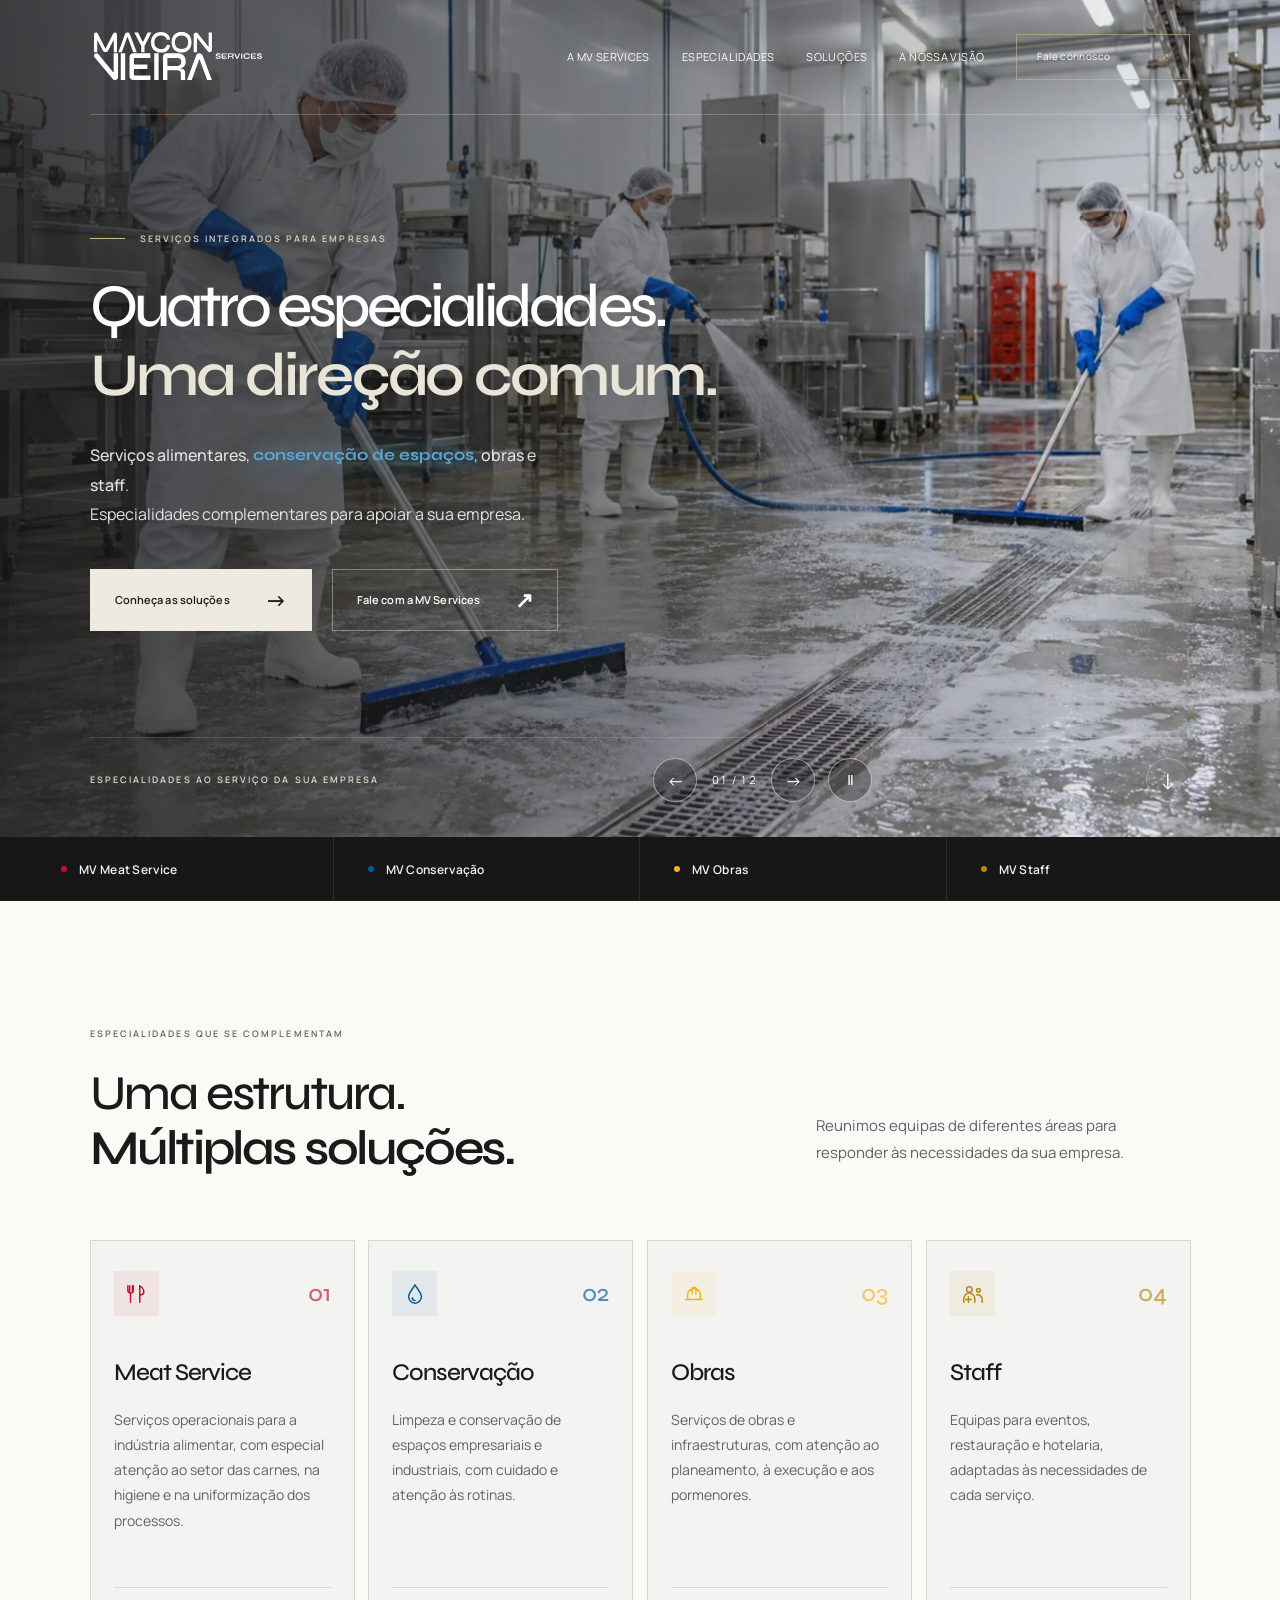
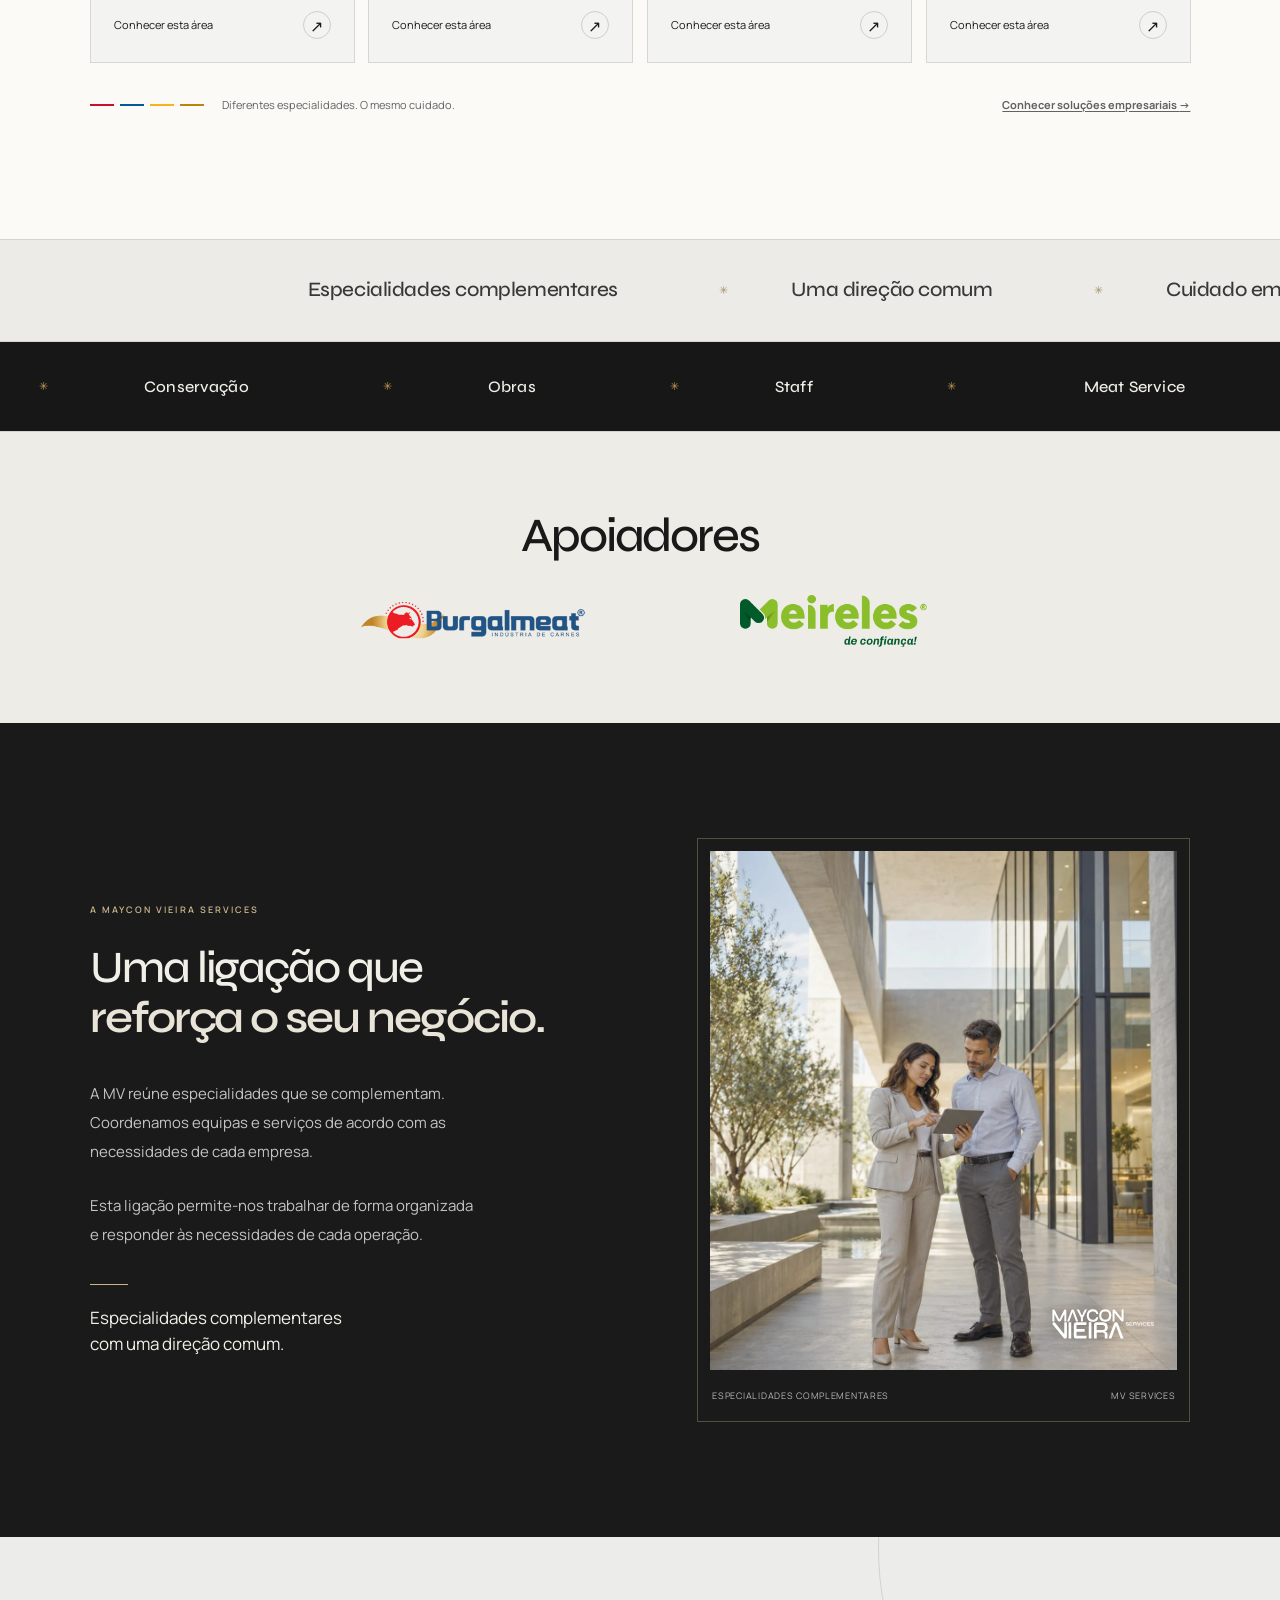
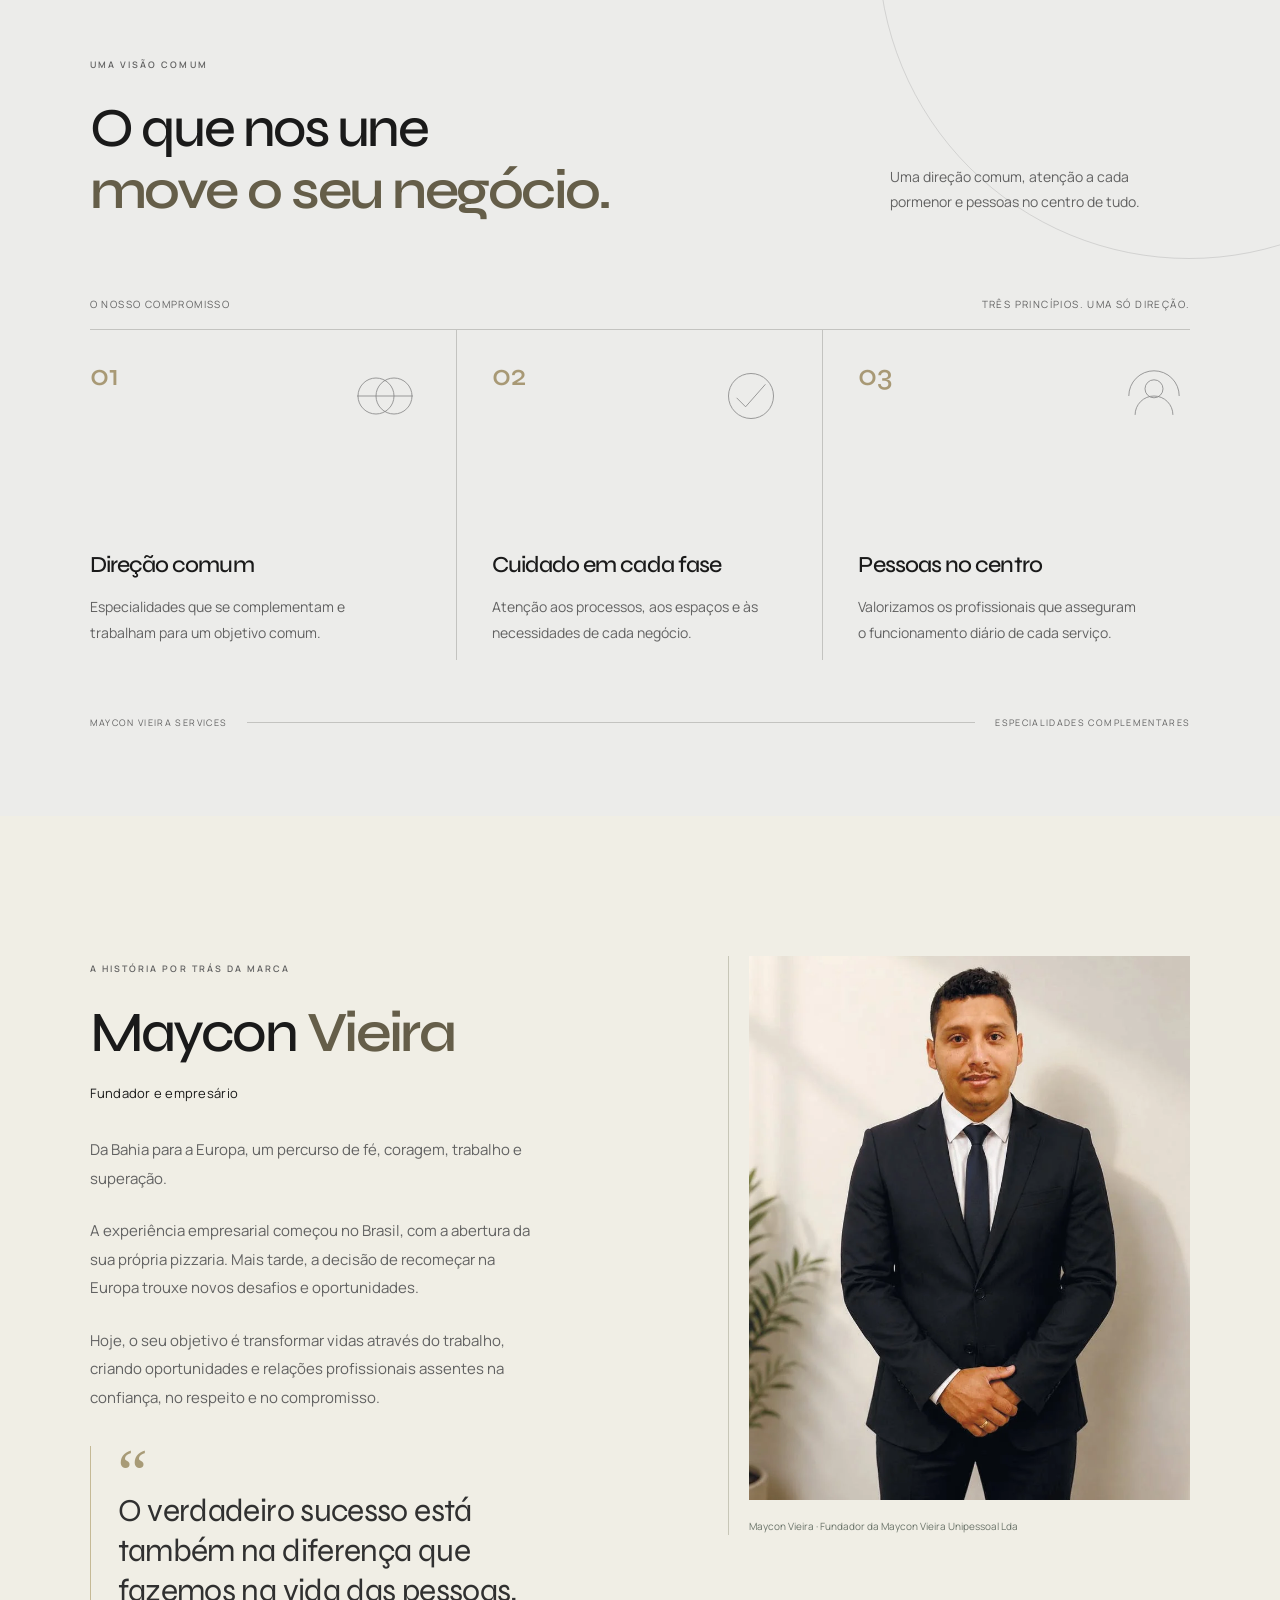
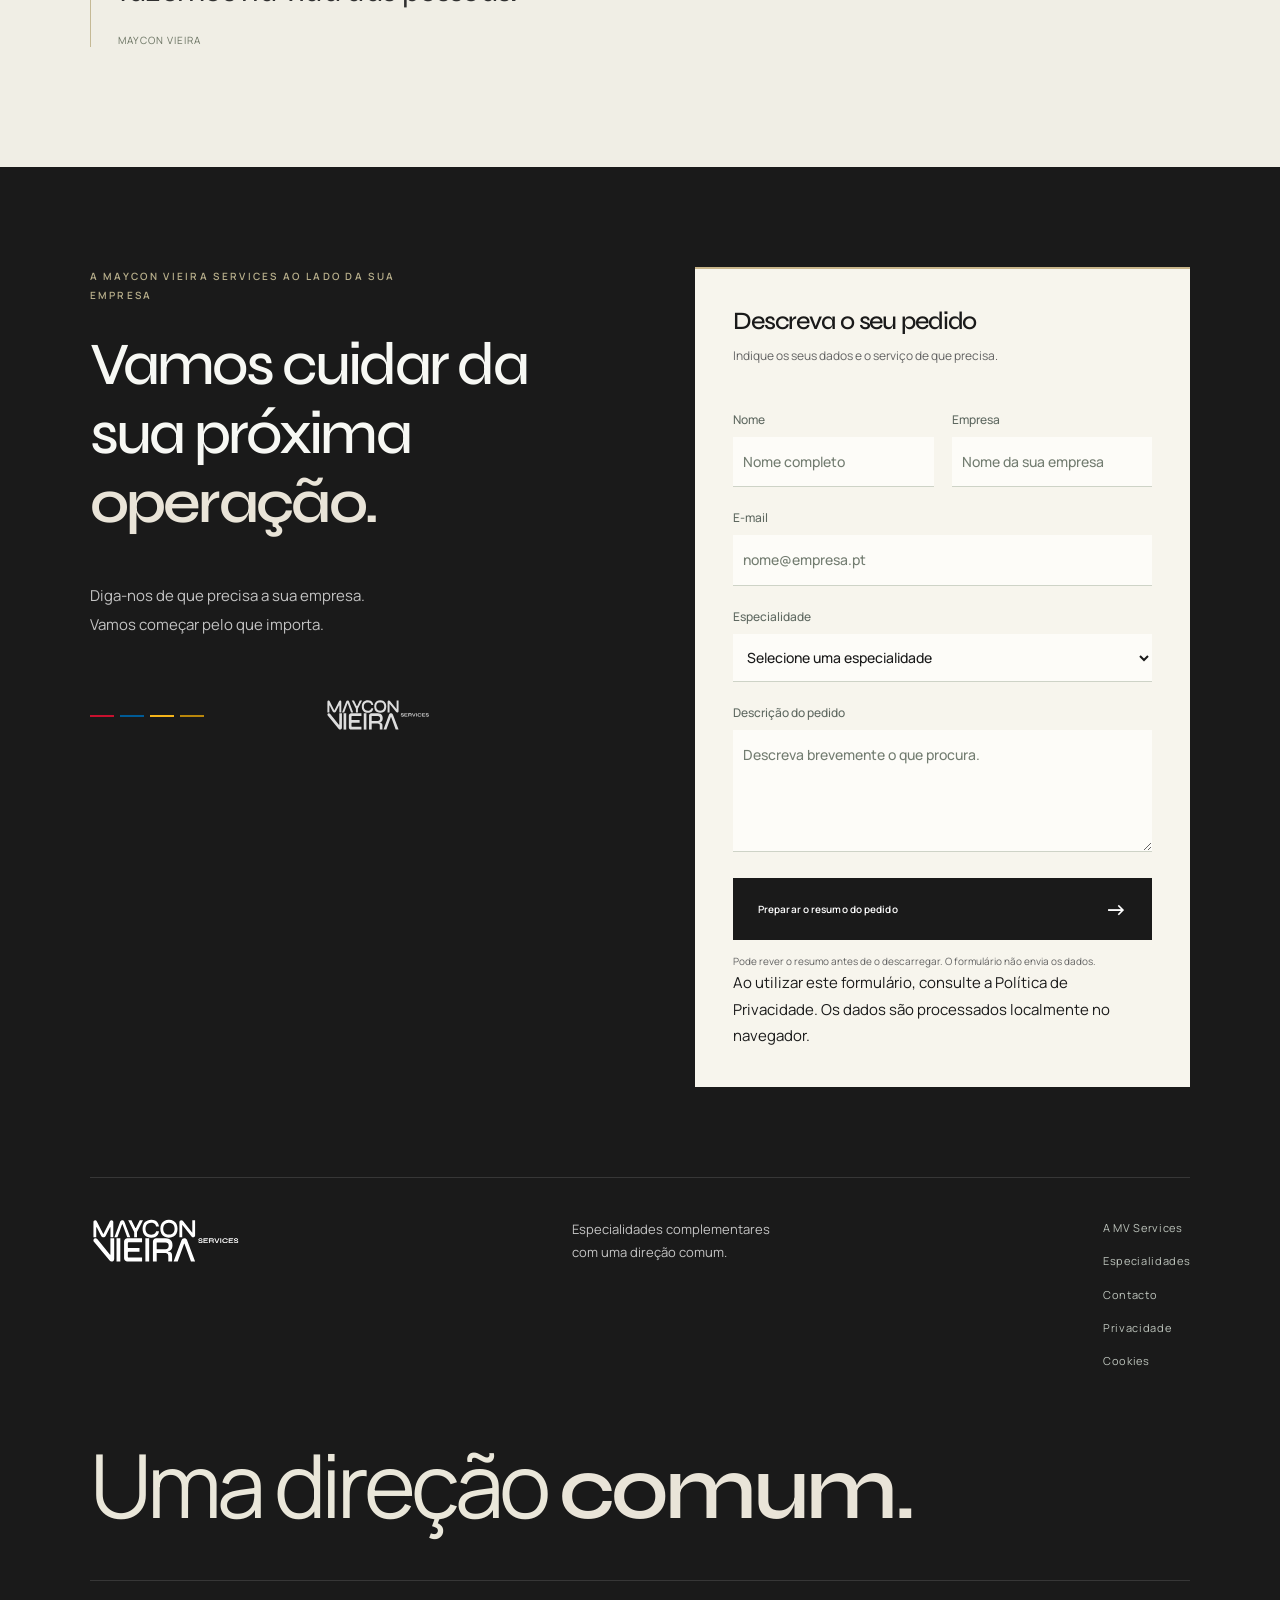
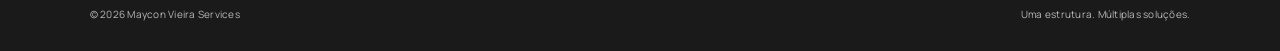
==== commit 2bfb48df: "Adiciona Molaflex e Meireles à secção de apoiadores" ====
--- a/index.html
+++ b/index.html
@@ -85,6 +85,15 @@
 <body><a class="skip" href="#conteudo">Ir para o conteúdo principal</a><section class="hero motion-hero" id="inicio"><div class="hero-scene hero-slideshow" aria-hidden="true"><img class="hero-slide is-current" src="assets/slides/operacao-01.webp" srcset="assets/slides/operacao-01-960.webp 960w, assets/slides/operacao-01.webp 1536w" sizes="100vw" alt="" width="1536" height="1024" fetchpriority=high decoding="async"><img class="hero-slide" data-src="assets/especialidades/staff-1-1536.webp" data-srcset="assets/especialidades/staff-1-800.webp 800w, assets/especialidades/staff-1-1536.webp 1536w" alt="" width="1536" height="1024" decoding="async"><img class="hero-slide" data-src="assets/especialidades/staff-2-1536.webp" data-srcset="assets/especialidades/staff-2-800.webp 800w, assets/especialidades/staff-2-1536.webp 1536w" alt="" width="1536" height="1024" decoding="async"><img class="hero-slide" data-src="assets/especialidades/obras-1-1536.webp" data-srcset="assets/especialidades/obras-1-800.webp 800w, assets/especialidades/obras-1-1536.webp 1536w" alt="" width="1536" height="1024" decoding="async"><img class="hero-slide" data-src="assets/slides/operacao-02.webp" data-srcset="assets/slides/operacao-02-960.webp 960w, assets/slides/operacao-02.webp 1536w" alt="" width="1536" height="1024" decoding="async"><img class="hero-slide" data-src="assets/slides/operacao-03.webp" data-srcset="assets/slides/operacao-03-960.webp 960w, assets/slides/operacao-03.webp 1536w" alt="" width="1536" height="1024" decoding="async"><img class="hero-slide" data-src="assets/slides/operacao-04.webp" data-srcset="assets/slides/operacao-04-960.webp 960w, assets/slides/operacao-04.webp 1536w" alt="" width="1536" height="1024" decoding="async"><img class="hero-slide" data-src="assets/slides/operacao-05.webp" data-srcset="assets/slides/operacao-05-960.webp 960w, assets/slides/operacao-05.webp 1536w" alt="" width="1536" height="1024" decoding="async"><img class="hero-slide" data-src="assets/slides/operacao-06.webp" data-srcset="assets/slides/operacao-06-960.webp 960w, assets/slides/operacao-06.webp 1536w" alt="" width="1536" height="1024" decoding="async"><img class="hero-slide" data-src="assets/slides/operacao-07.webp" data-srcset="assets/slides/operacao-07-960.webp 960w, assets/slides/operacao-07.webp 1536w" alt="" width="1536" height="1024" decoding="async"><img class="hero-slide" data-src="assets/slides/operacao-08.webp" data-srcset="assets/slides/operacao-08-960.webp 960w, assets/slides/operacao-08.webp 1536w" alt="" width="1536" height="1024" decoding="async"><img class="hero-slide" data-src="assets/slides/operacao-09.webp" data-srcset="assets/slides/operacao-09-960.webp 960w, assets/slides/operacao-09.webp 1536w" alt="" width="1536" height="1024" decoding="async"></div><header class="header wrap"><a href="#inicio" aria-label="Maycon Vieira Services — início"><img class="logo" src="assets/logo.svg" alt="Maycon Vieira Services" width="142" height="44"></a><button class="menu-toggle" aria-expanded="false" aria-controls="navigation">Menu <span aria-hidden="true">☰</span></button><nav id="navigation" aria-label="Navegação principal"><a href="#empresa">A MV Services</a><a href="#especialidades">Especialidades</a><a href="/solucoes/">Soluções</a><a href="#direcao">A nossa visão</a><a class="nav-cta" href="#contato">Fale connosco <span>↗</span></a></nav></header><div class="hero-content wrap" id="principal"><p class="eyebrow">Serviços integrados para empresas</p><h1>Quatro especialidades.<br><em>Uma direção comum.</em></h1><p class="hero-description"><span class="hero-specialty hero-specialty-meat">Serviços alimentares</span>, <span class="hero-specialty hero-specialty-conservacao">conservação de espaços</span>, <span class="hero-specialty hero-specialty-obras">obras</span> e <span class="hero-specialty hero-specialty-staff">staff</span>.<br class="desktop"> Especialidades complementares para apoiar a sua empresa.</p><div class="actions"><a class="button light" href="#especialidades">Conheça as soluções <span>→</span></a><a class="button outline" href="#contato">Fale com a MV Services <span>↗</span></a></div></div><div class="hero-bottom wrap"><span class="eyebrow">Especialidades ao serviço da sua empresa</span><div class="hero-controls" role="group" aria-label="Controlos da apresentação de fotografias"><button type="button" class="slide-prev" aria-label="Fotografia anterior">←</button><span class="slide-counter" aria-hidden="true">01 / 12</span><span class="sr-only slide-status" aria-live="polite" aria-atomic="true">Fotografia 1 de 12</span><button type="button" class="slide-next" aria-label="Fotografia seguinte">→</button><button type="button" class="slide-pause" aria-label="Colocar a apresentação em pausa" aria-pressed="false">Ⅱ</button></div><a href="#especialidades" aria-label="Explorar as especialidades">↓</a></div></section><main id="conteudo" tabindex="-1"><div class="specialty-strip"><div class="wrap"><a href="/meat-services/" class="meat">MV Meat Service</a><a href="/conservacao/" class="conservacao">MV Conservação</a><a href="/obras/" class="obras">MV Obras</a><a href="/staff/" class="staff">MV Staff</a></div></div>
 <section class="section wrap" id="especialidades"><div class="section-heading"><div><p class="eyebrow">Especialidades que se complementam</p><h2>Uma estrutura.<br><em>Múltiplas soluções.</em></h2></div><p>Reunimos equipas de diferentes áreas para responder às necessidades da sua empresa.</p></div><div class="services"><article class="service meat"><div class="card-top"><span class="service-icon" aria-hidden="true"><svg viewBox="0 0 24 24" width="26" height="26" fill="none" stroke="currentColor" stroke-width="1.6" stroke-linecap="round" stroke-linejoin="round"><path d="M4 3v6m3-6v6M2 3v5a3 3 0 0 0 6 0V3M5 11v10M15 3v18m0-18c6 4 6 10 0 10"/></svg></span><span class="specialty-index">01</span></div><h3>Meat Service</h3><p>Serviços operacionais para a indústria alimentar, com especial atenção ao setor das carnes, na higiene e na uniformização dos processos.</p><a href="/meat-services/" aria-label="Conhecer a área de Meat Service">Conhecer esta área <span aria-hidden="true">↗</span></a></article><article class="service conservacao"><div class="card-top"><span class="service-icon" aria-hidden="true"><svg viewBox="0 0 24 24" width="26" height="26" fill="none" stroke="currentColor" stroke-width="1.6" stroke-linecap="round" stroke-linejoin="round"><path d="M12 2C9 7 5 11 5 15a7 7 0 0 0 14 0c0-4-4-8-7-13Z"/><path d="M9 16a3 3 0 0 0 3 3"/></svg></span><span class="specialty-index">02</span></div><h3>Conservação</h3><p>Limpeza e conservação de espaços empresariais e industriais, com cuidado e atenção às rotinas.</p><a href="/conservacao/" aria-label="Conhecer a área de Conservação">Conhecer esta área <span aria-hidden="true">↗</span></a></article><article class="service obras"><div class="card-top"><span class="service-icon" aria-hidden="true"><svg viewBox="0 0 24 24" width="26" height="26" fill="none" stroke="currentColor" stroke-width="1.6" stroke-linecap="round" stroke-linejoin="round"><path d="M3 18h18M5 18v-5a7 7 0 0 1 14 0v5M10 12V5h4v7"/></svg></span><span class="specialty-index">03</span></div><h3>Obras</h3><p>Serviços de obras e infraestruturas, com atenção ao planeamento, à execução e aos pormenores.</p><a href="/obras/" aria-label="Conhecer a área de Obras">Conhecer esta área <span aria-hidden="true">↗</span></a></article><article class="service staff"><div class="card-top"><span class="service-icon" aria-hidden="true"><svg viewBox="0 0 24 24" width="26" height="26" fill="none" stroke="currentColor" stroke-width="1.6" stroke-linecap="round" stroke-linejoin="round"><circle cx="8" cy="7" r="3"/><circle cx="18" cy="8" r="2"/><path d="M2 21v-4a6 6 0 0 1 12 0v4M16 13a5 5 0 0 1 6 5v3M7 15v6M4 18h6"/></svg></span><span class="specialty-index">04</span></div><h3>Staff</h3><p>Equipas para eventos, restauração e hotelaria, adaptadas às necessidades de cada serviço.</p><a href="/staff/" aria-label="Conhecer a área de Staff">Conhecer esta área <span aria-hidden="true">↗</span></a></article></div><div class="signature"><span class="color-lines" aria-hidden="true"><i></i><i></i><i></i><i></i></span><span>Diferentes especialidades. O mesmo cuidado.</span><a class="solutions-link" href="/solucoes/">Conhecer soluções empresariais <span aria-hidden="true">→</span></a></div></section>
 <div class="editorial-ticker editorial-ticker-dual" aria-hidden="true"><div class="ticker-row ticker-row-top"><div class="ticker-track"><div class="ticker-group"><span>Especialidades complementares</span><i>✳</i><span>Uma direção comum</span><i>✳</i><span>Cuidado em cada fase</span><i>✳</i></div><div class="ticker-group"><span>Especialidades complementares</span><i>✳</i><span>Uma direção comum</span><i>✳</i><span>Cuidado em cada fase</span><i>✳</i></div></div></div><div class="ticker-row ticker-row-bottom"><div class="ticker-track"><div class="ticker-group"><span>Meat Service</span><i>✳</i><span>Conservação</span><i>✳</i><span>Obras</span><i>✳</i><span>Staff</span><i>✳</i></div><div class="ticker-group"><span>Meat Service</span><i>✳</i><span>Conservação</span><i>✳</i><span>Obras</span><i>✳</i><span>Staff</span><i>✳</i></div></div></div></div>
+<section class="supporters" id="apoiadores" aria-labelledby="apoiadores-titulo">
+  <div class="wrap">
+    <h2 id="apoiadores-titulo">Apoiadores</h2>
+    <div class="supporters-logos">
+      <img src="assets/apoiadores/molaflex.png" alt="Molaflex" width="493" height="90" loading="lazy">
+      <img src="assets/apoiadores/meireles.png" alt="Meireles" width="306" height="85" loading="lazy">
+    </div>
+  </div>
+</section>
 <section class="company" id="empresa"><div class="wrap split"><div class="company-copy"><p class="eyebrow">A Maycon Vieira Services</p><h2>Uma ligação que<br><em>reforça o seu negócio.</em></h2><div class="body-copy"><p>A MV reúne especialidades que se complementam. Coordenamos equipas e serviços de acordo com as necessidades de cada empresa.</p><p>Esta ligação permite-nos trabalhar de forma organizada e responder às necessidades de cada operação.</p></div><p class="statement">Especialidades complementares<br>com uma direção comum.</p></div><figure class="editorial-photo"><img src="assets/specialties-clean.webp" alt="Profissionais a coordenar os pormenores de uma operação num espaço empresarial" width="1122" height="1402" loading="lazy" decoding="async"><img class="brand-signature" src="assets/logo.svg" alt="" aria-hidden="true" width="142" height="44"><figcaption class="photo-caption"><span>Especialidades complementares</span><span>MV Services</span></figcaption></figure></div></section>
 <section class="vision-section" id="direcao"><div class="wrap vision-inner"><div class="vision-heading"><div><p class="eyebrow">Uma visão comum</p><h2>O que nos une<br><em>move o seu negócio.</em></h2></div><p>Uma direção comum, atenção a cada pormenor e pessoas no centro de tudo.</p></div><div class="vision-intro"><span>O nosso compromisso</span><span>Três princípios. Uma só direção.</span></div><div class="values"><article><div class="value-top"><span class="value-number">01</span><svg aria-hidden="true" viewBox="0 0 80 80"><circle cx="30" cy="40" r="20"/><circle cx="50" cy="40" r="20"/><path d="M9 40h62"/></svg></div><div class="value-copy"><h3>Direção comum</h3><p>Especialidades que se complementam e trabalham para um objetivo comum.</p></div></article><article><div class="value-top"><span class="value-number">02</span><svg aria-hidden="true" viewBox="0 0 80 80"><rect x="15" y="15" width="50" height="50" rx="25"/><path d="M24 42l10 10 22-25"/></svg></div><div class="value-copy"><h3>Cuidado em cada fase</h3><p>Atenção aos processos, aos espaços e às necessidades de cada negócio.</p></div></article><article><div class="value-top"><span class="value-number">03</span><svg aria-hidden="true" viewBox="0 0 80 80"><circle cx="40" cy="32" r="10"/><path d="M19 61a21 21 0 0 1 42 0M12 40a28 28 0 0 1 56 0"/></svg></div><div class="value-copy"><h3>Pessoas no centro</h3><p>Valorizamos os profissionais que asseguram o funcionamento diário de cada serviço.</p></div></article></div><div class="vision-footer"><span>Maycon Vieira Services</span><span class="vision-line" aria-hidden="true"></span><span>Especialidades complementares</span></div></div></section>
 <section class="founder" id="fundador"><div class="wrap split"><div><p class="eyebrow">A história por trás da marca</p><h2>Maycon <em>Vieira</em></h2><p class="founder-role">Fundador e empresário</p><div class="body-copy"><p>Da Bahia para a Europa, um percurso de fé, coragem, trabalho e superação.</p><p>A experiência empresarial começou no Brasil, com a abertura da sua própria pizzaria. Mais tarde, a decisão de recomeçar na Europa trouxe novos desafios e oportunidades.</p><p>Hoje, o seu objetivo é transformar vidas através do trabalho, criando oportunidades e relações profissionais assentes na confiança, no respeito e no compromisso.</p></div><blockquote><span class="quote-mark" aria-hidden="true">“</span>O verdadeiro sucesso está também na diferença que fazemos na vida das pessoas.<cite>Maycon Vieira</cite></blockquote></div><figure><img src="assets/founder-clean.webp" alt="Maycon Vieira, fundador da Maycon Vieira Services" width="851" height="1280" loading="lazy" decoding="async"><figcaption>Maycon Vieira · Fundador da Maycon Vieira Unipessoal Lda</figcaption></figure></div></section>
--- a/premium.css
+++ b/premium.css
@@ -580,3 +580,28 @@
     animation:none!important;
   }
 }
+
+.supporters {
+  padding: clamp(3rem, 6vw, 5rem) 0;
+  background: #eeece7;
+  color: #191919;
+  text-align: center;
+}
+.supporters h2 {
+  margin: 0 0 2rem;
+  font-size: clamp(2rem, 4vw, 3rem);
+}
+.supporters-logos {
+  display: flex;
+  flex-wrap: wrap;
+  justify-content: center;
+  align-items: center;
+  gap: 2rem clamp(3rem, 8vw, 7rem);
+}
+.supporters-logos img {
+  display: block;
+  width: auto;
+  max-width: 88%;
+  height: 3.25rem;
+  object-fit: contain;
+}
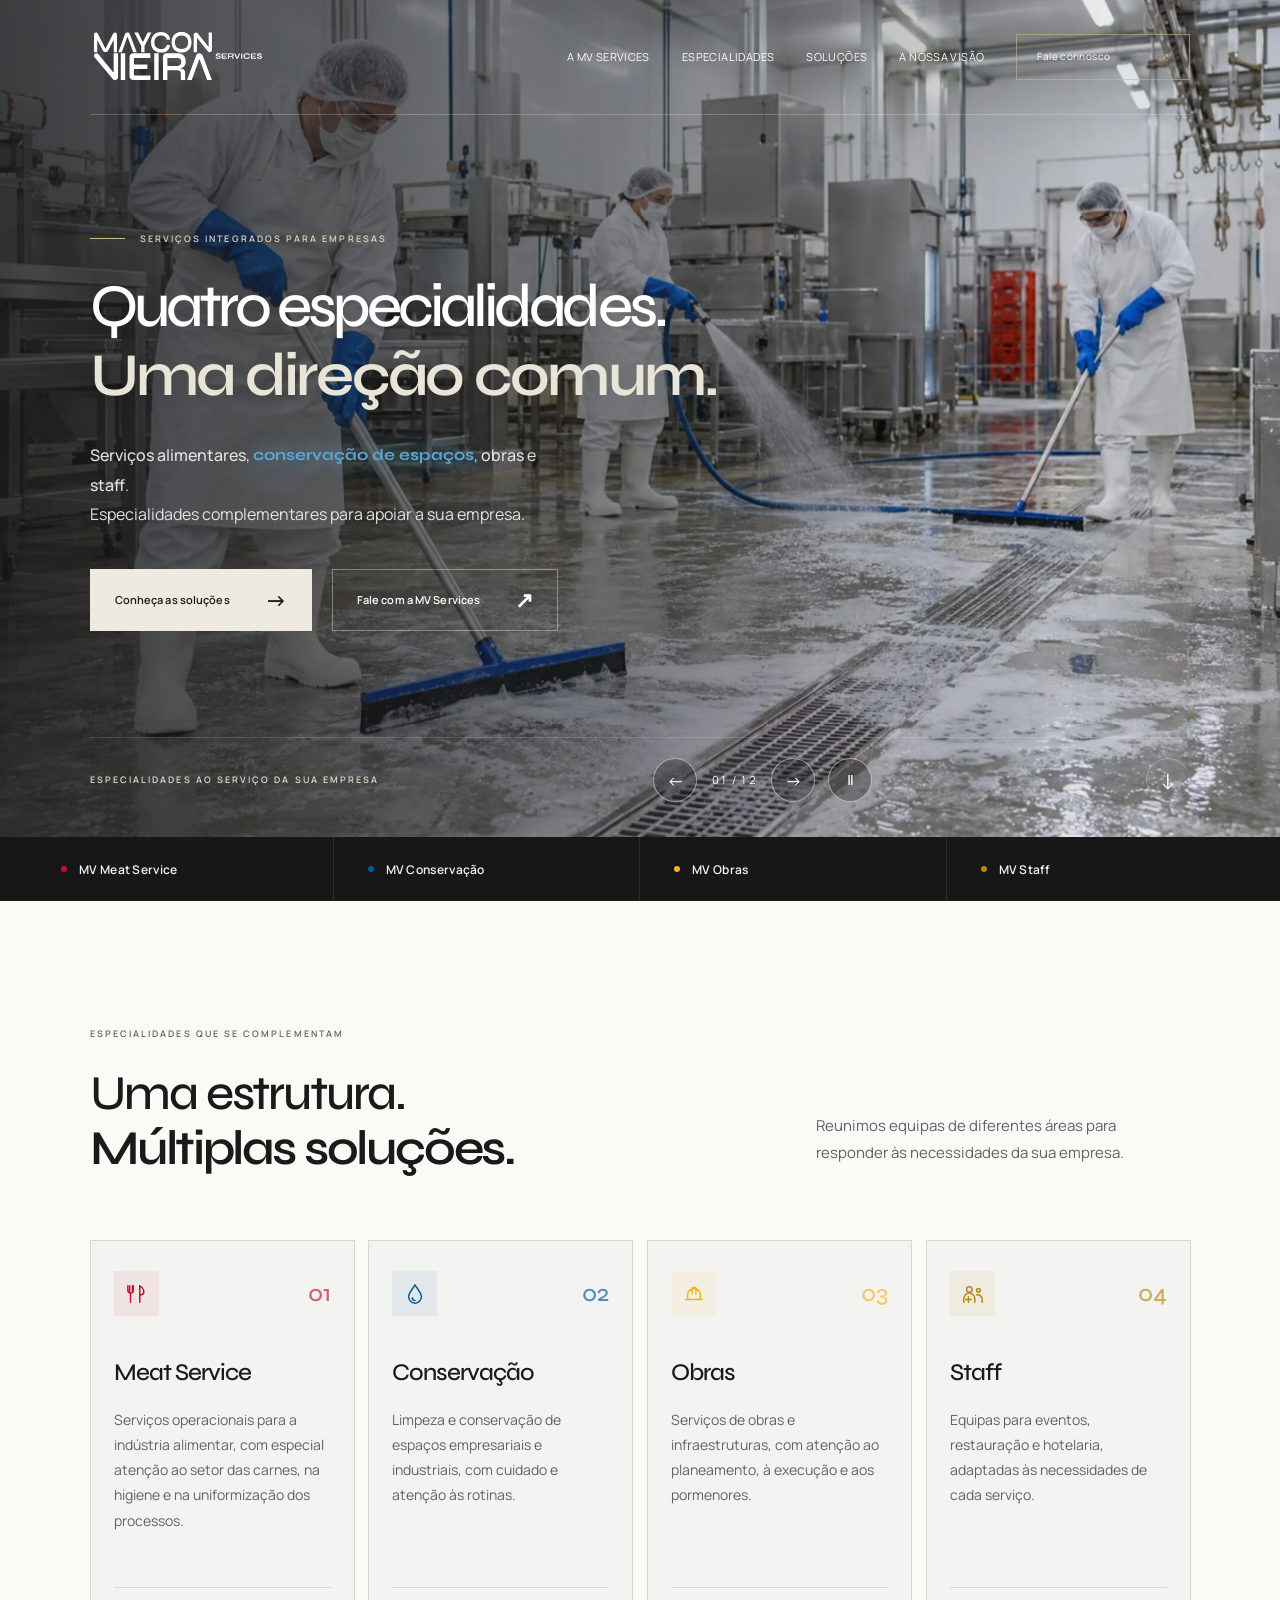
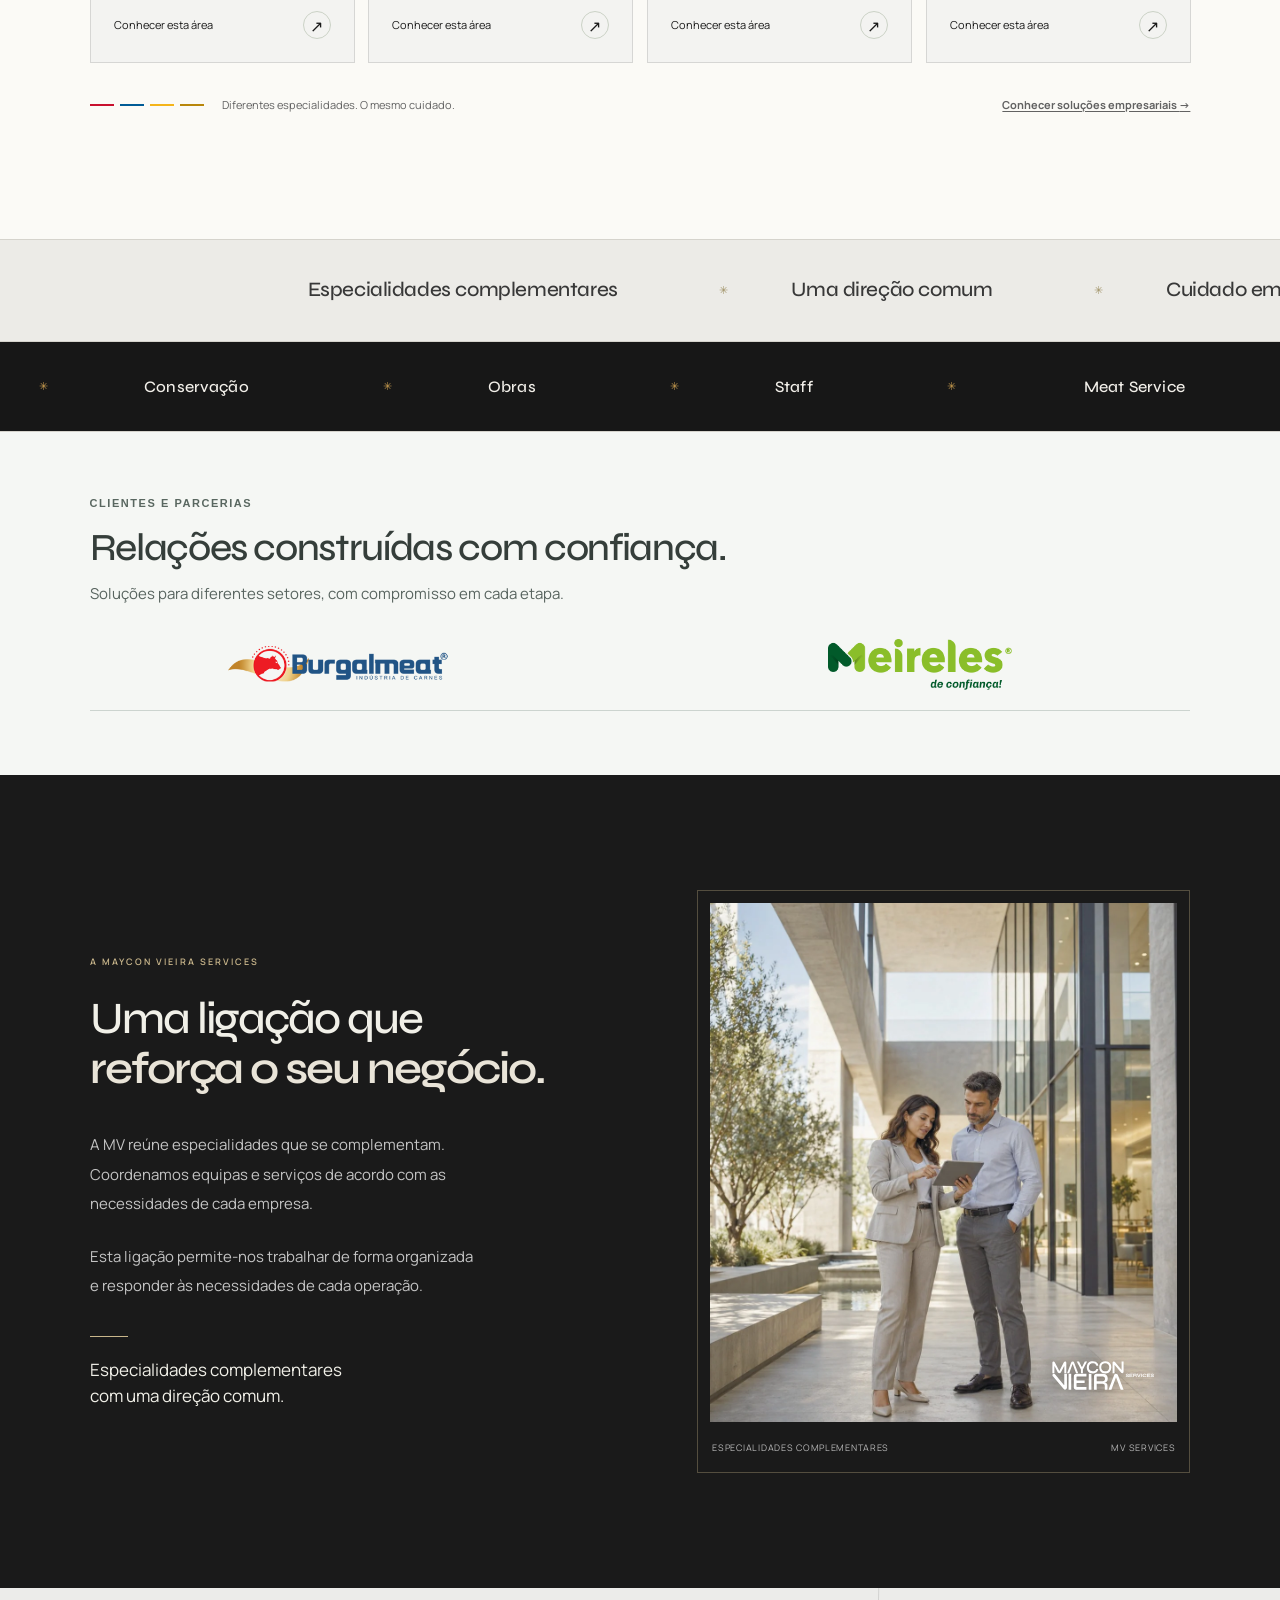
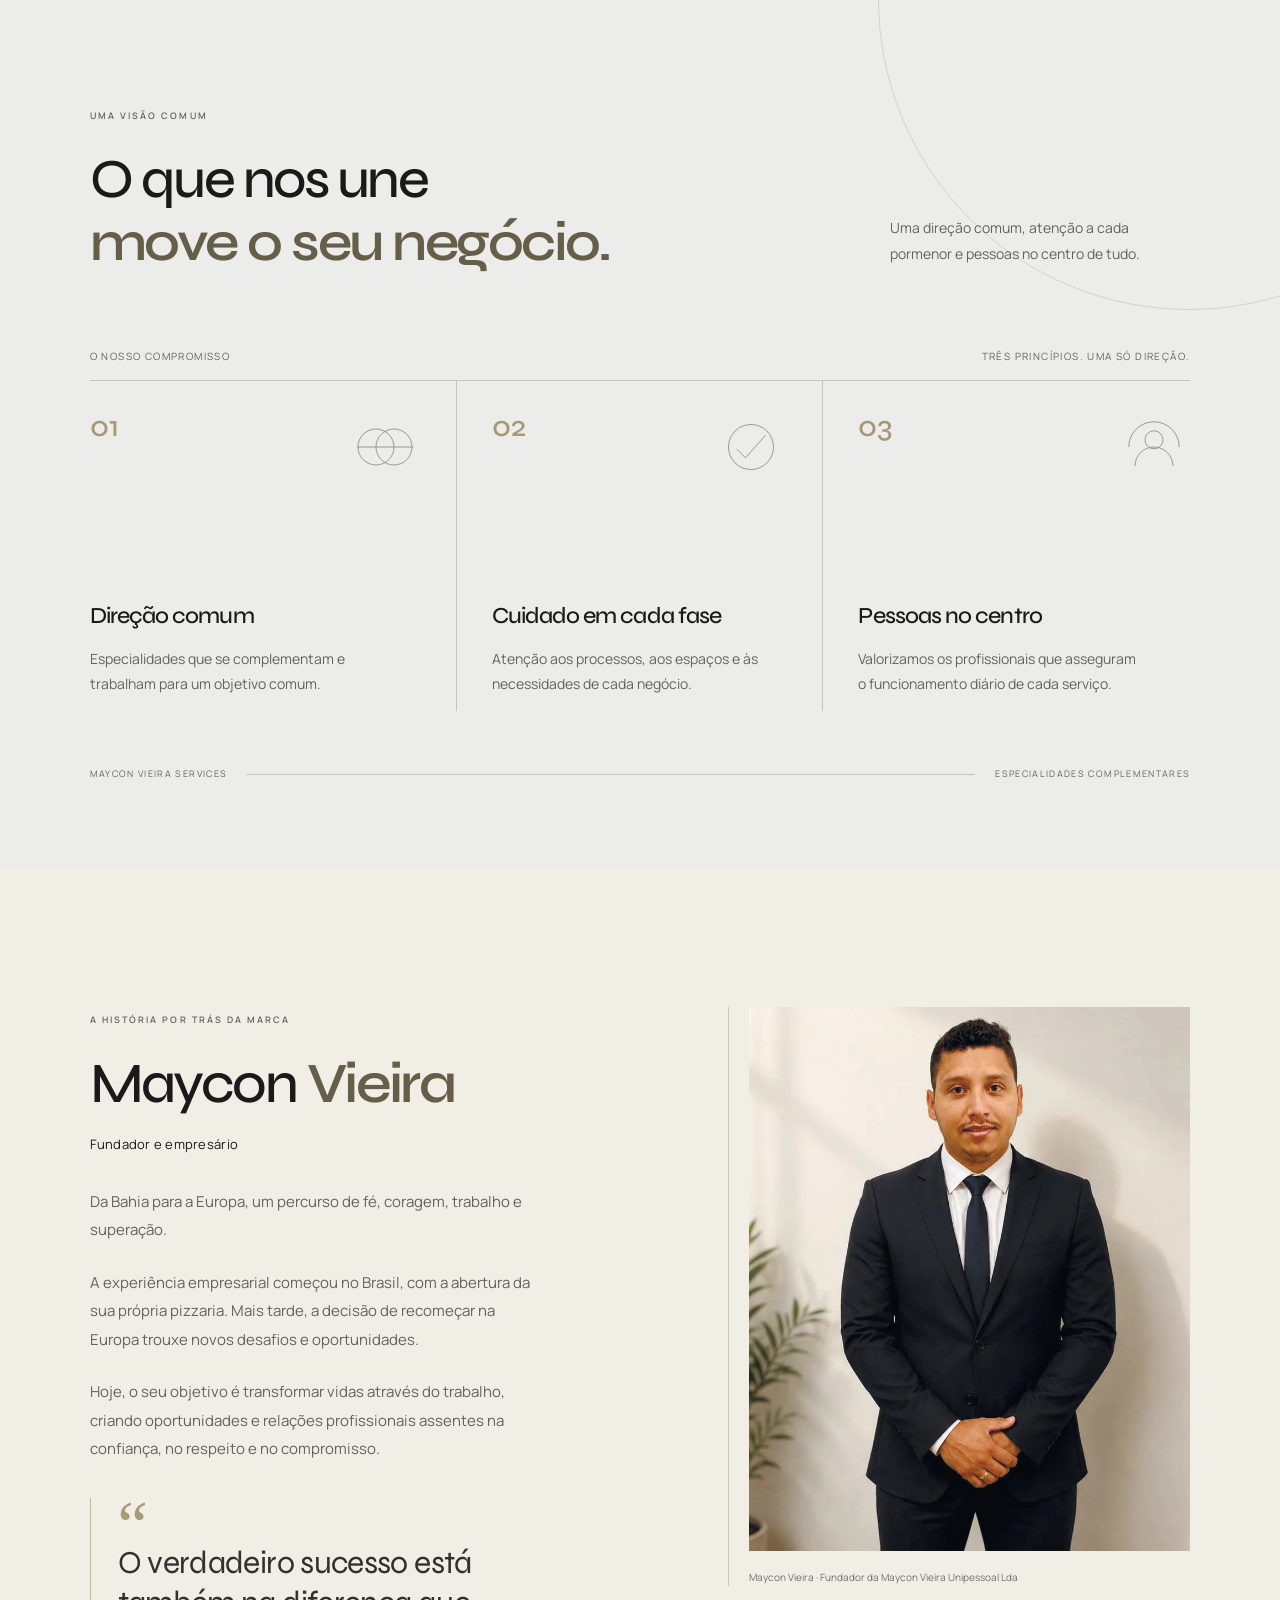
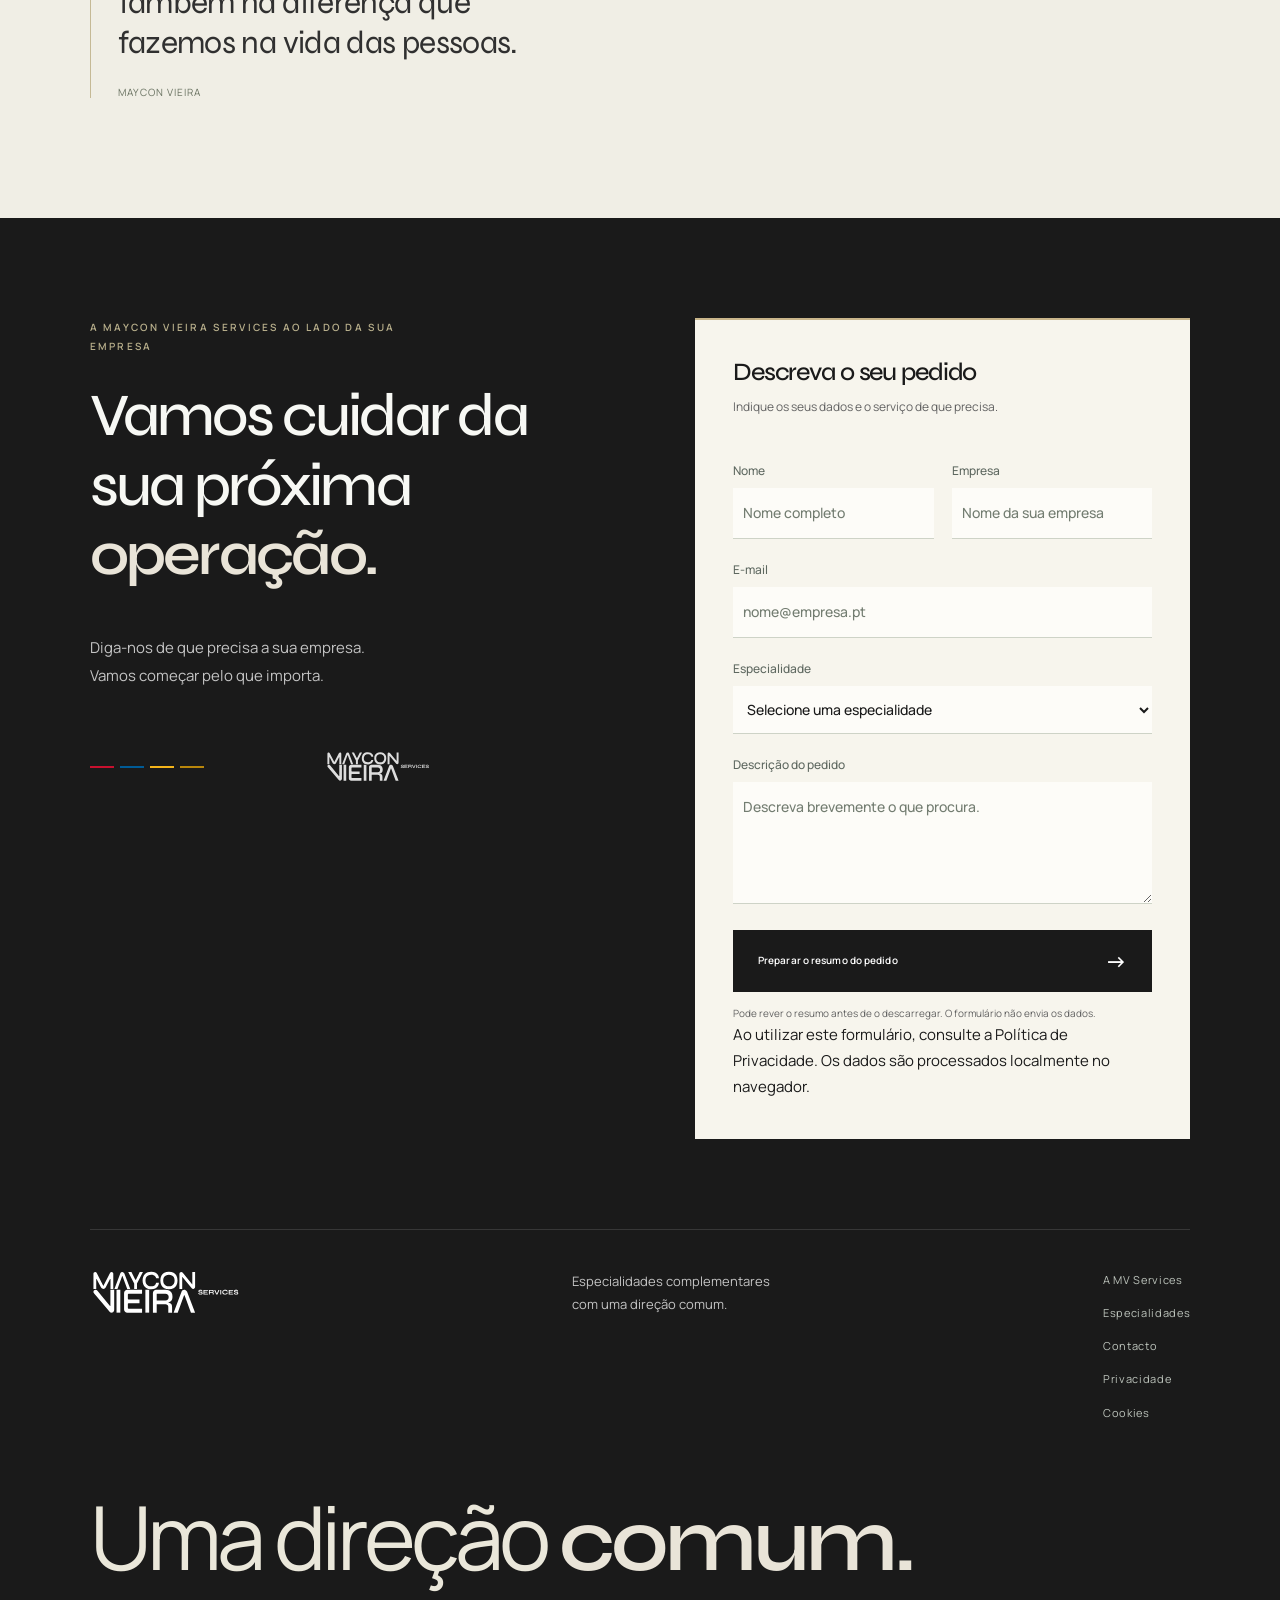
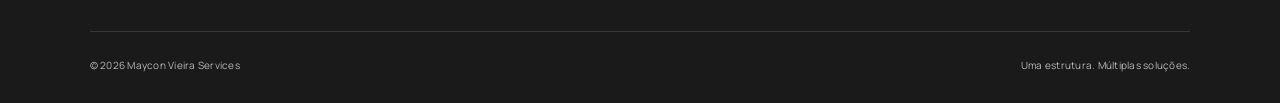
==== commit 28ab50e8: "Reformular a secção de parcerias com Burgalmeat e Meireles" ====
--- a/index.html
+++ b/index.html
@@ -81,15 +81,25 @@
 }</script>
 <script src="script.js" defer></script>
 <script type="application/ld+json">{"@context":"https://schema.org","@type":"WebPage","name":"Serviços para empresas | Maycon Vieira Services","description":"Equipas especializadas para empresas na indústria alimentar, na limpeza e conservação de espaços, na construção civil, na restauração e na hotelaria.","url":"https://mv-services-phi.vercel.app/","inLanguage":"pt-PT"}</script>
+<style>
+#apoiadores { background: #f5f7f4; color: #353e3a; text-align: left; padding: clamp(36px,5vw,76px) 0; }
+#apoiadores .partners-label { font: 600 11px/1.4 sans-serif; letter-spacing: .14em; text-transform: uppercase; color: #596760; margin: 0 0 14px; }
+#apoiadores h2 { text-align: left; font-size: clamp(26px,3vw,46px); font-weight: 500; line-height: 1.12; letter-spacing: -.035em; margin: 0; }
+#apoiadores .partners-intro { color: #58645f; margin: 12px 0 0; }
+#apoiadores .supporters-logos { display: grid; grid-template-columns: repeat(2,minmax(0,1fr)); justify-items: center; align-items: center; gap: 20px; padding: 32px 0 20px; border-bottom: 1px solid #ccd4cf; }
+#apoiadores .supporters-logos img { width: auto; max-width: 94%; height: clamp(28px,4vw,55px); object-fit: contain; }
+</style>
 </head>
 <body><a class="skip" href="#conteudo">Ir para o conteúdo principal</a><section class="hero motion-hero" id="inicio"><div class="hero-scene hero-slideshow" aria-hidden="true"><img class="hero-slide is-current" src="assets/slides/operacao-01.webp" srcset="assets/slides/operacao-01-960.webp 960w, assets/slides/operacao-01.webp 1536w" sizes="100vw" alt="" width="1536" height="1024" fetchpriority=high decoding="async"><img class="hero-slide" data-src="assets/especialidades/staff-1-1536.webp" data-srcset="assets/especialidades/staff-1-800.webp 800w, assets/especialidades/staff-1-1536.webp 1536w" alt="" width="1536" height="1024" decoding="async"><img class="hero-slide" data-src="assets/especialidades/staff-2-1536.webp" data-srcset="assets/especialidades/staff-2-800.webp 800w, assets/especialidades/staff-2-1536.webp 1536w" alt="" width="1536" height="1024" decoding="async"><img class="hero-slide" data-src="assets/especialidades/obras-1-1536.webp" data-srcset="assets/especialidades/obras-1-800.webp 800w, assets/especialidades/obras-1-1536.webp 1536w" alt="" width="1536" height="1024" decoding="async"><img class="hero-slide" data-src="assets/slides/operacao-02.webp" data-srcset="assets/slides/operacao-02-960.webp 960w, assets/slides/operacao-02.webp 1536w" alt="" width="1536" height="1024" decoding="async"><img class="hero-slide" data-src="assets/slides/operacao-03.webp" data-srcset="assets/slides/operacao-03-960.webp 960w, assets/slides/operacao-03.webp 1536w" alt="" width="1536" height="1024" decoding="async"><img class="hero-slide" data-src="assets/slides/operacao-04.webp" data-srcset="assets/slides/operacao-04-960.webp 960w, assets/slides/operacao-04.webp 1536w" alt="" width="1536" height="1024" decoding="async"><img class="hero-slide" data-src="assets/slides/operacao-05.webp" data-srcset="assets/slides/operacao-05-960.webp 960w, assets/slides/operacao-05.webp 1536w" alt="" width="1536" height="1024" decoding="async"><img class="hero-slide" data-src="assets/slides/operacao-06.webp" data-srcset="assets/slides/operacao-06-960.webp 960w, assets/slides/operacao-06.webp 1536w" alt="" width="1536" height="1024" decoding="async"><img class="hero-slide" data-src="assets/slides/operacao-07.webp" data-srcset="assets/slides/operacao-07-960.webp 960w, assets/slides/operacao-07.webp 1536w" alt="" width="1536" height="1024" decoding="async"><img class="hero-slide" data-src="assets/slides/operacao-08.webp" data-srcset="assets/slides/operacao-08-960.webp 960w, assets/slides/operacao-08.webp 1536w" alt="" width="1536" height="1024" decoding="async"><img class="hero-slide" data-src="assets/slides/operacao-09.webp" data-srcset="assets/slides/operacao-09-960.webp 960w, assets/slides/operacao-09.webp 1536w" alt="" width="1536" height="1024" decoding="async"></div><header class="header wrap"><a href="#inicio" aria-label="Maycon Vieira Services — início"><img class="logo" src="assets/logo.svg" alt="Maycon Vieira Services" width="142" height="44"></a><button class="menu-toggle" aria-expanded="false" aria-controls="navigation">Menu <span aria-hidden="true">☰</span></button><nav id="navigation" aria-label="Navegação principal"><a href="#empresa">A MV Services</a><a href="#especialidades">Especialidades</a><a href="/solucoes/">Soluções</a><a href="#direcao">A nossa visão</a><a class="nav-cta" href="#contato">Fale connosco <span>↗</span></a></nav></header><div class="hero-content wrap" id="principal"><p class="eyebrow">Serviços integrados para empresas</p><h1>Quatro especialidades.<br><em>Uma direção comum.</em></h1><p class="hero-description"><span class="hero-specialty hero-specialty-meat">Serviços alimentares</span>, <span class="hero-specialty hero-specialty-conservacao">conservação de espaços</span>, <span class="hero-specialty hero-specialty-obras">obras</span> e <span class="hero-specialty hero-specialty-staff">staff</span>.<br class="desktop"> Especialidades complementares para apoiar a sua empresa.</p><div class="actions"><a class="button light" href="#especialidades">Conheça as soluções <span>→</span></a><a class="button outline" href="#contato">Fale com a MV Services <span>↗</span></a></div></div><div class="hero-bottom wrap"><span class="eyebrow">Especialidades ao serviço da sua empresa</span><div class="hero-controls" role="group" aria-label="Controlos da apresentação de fotografias"><button type="button" class="slide-prev" aria-label="Fotografia anterior">←</button><span class="slide-counter" aria-hidden="true">01 / 12</span><span class="sr-only slide-status" aria-live="polite" aria-atomic="true">Fotografia 1 de 12</span><button type="button" class="slide-next" aria-label="Fotografia seguinte">→</button><button type="button" class="slide-pause" aria-label="Colocar a apresentação em pausa" aria-pressed="false">Ⅱ</button></div><a href="#especialidades" aria-label="Explorar as especialidades">↓</a></div></section><main id="conteudo" tabindex="-1"><div class="specialty-strip"><div class="wrap"><a href="/meat-services/" class="meat">MV Meat Service</a><a href="/conservacao/" class="conservacao">MV Conservação</a><a href="/obras/" class="obras">MV Obras</a><a href="/staff/" class="staff">MV Staff</a></div></div>
 <section class="section wrap" id="especialidades"><div class="section-heading"><div><p class="eyebrow">Especialidades que se complementam</p><h2>Uma estrutura.<br><em>Múltiplas soluções.</em></h2></div><p>Reunimos equipas de diferentes áreas para responder às necessidades da sua empresa.</p></div><div class="services"><article class="service meat"><div class="card-top"><span class="service-icon" aria-hidden="true"><svg viewBox="0 0 24 24" width="26" height="26" fill="none" stroke="currentColor" stroke-width="1.6" stroke-linecap="round" stroke-linejoin="round"><path d="M4 3v6m3-6v6M2 3v5a3 3 0 0 0 6 0V3M5 11v10M15 3v18m0-18c6 4 6 10 0 10"/></svg></span><span class="specialty-index">01</span></div><h3>Meat Service</h3><p>Serviços operacionais para a indústria alimentar, com especial atenção ao setor das carnes, na higiene e na uniformização dos processos.</p><a href="/meat-services/" aria-label="Conhecer a área de Meat Service">Conhecer esta área <span aria-hidden="true">↗</span></a></article><article class="service conservacao"><div class="card-top"><span class="service-icon" aria-hidden="true"><svg viewBox="0 0 24 24" width="26" height="26" fill="none" stroke="currentColor" stroke-width="1.6" stroke-linecap="round" stroke-linejoin="round"><path d="M12 2C9 7 5 11 5 15a7 7 0 0 0 14 0c0-4-4-8-7-13Z"/><path d="M9 16a3 3 0 0 0 3 3"/></svg></span><span class="specialty-index">02</span></div><h3>Conservação</h3><p>Limpeza e conservação de espaços empresariais e industriais, com cuidado e atenção às rotinas.</p><a href="/conservacao/" aria-label="Conhecer a área de Conservação">Conhecer esta área <span aria-hidden="true">↗</span></a></article><article class="service obras"><div class="card-top"><span class="service-icon" aria-hidden="true"><svg viewBox="0 0 24 24" width="26" height="26" fill="none" stroke="currentColor" stroke-width="1.6" stroke-linecap="round" stroke-linejoin="round"><path d="M3 18h18M5 18v-5a7 7 0 0 1 14 0v5M10 12V5h4v7"/></svg></span><span class="specialty-index">03</span></div><h3>Obras</h3><p>Serviços de obras e infraestruturas, com atenção ao planeamento, à execução e aos pormenores.</p><a href="/obras/" aria-label="Conhecer a área de Obras">Conhecer esta área <span aria-hidden="true">↗</span></a></article><article class="service staff"><div class="card-top"><span class="service-icon" aria-hidden="true"><svg viewBox="0 0 24 24" width="26" height="26" fill="none" stroke="currentColor" stroke-width="1.6" stroke-linecap="round" stroke-linejoin="round"><circle cx="8" cy="7" r="3"/><circle cx="18" cy="8" r="2"/><path d="M2 21v-4a6 6 0 0 1 12 0v4M16 13a5 5 0 0 1 6 5v3M7 15v6M4 18h6"/></svg></span><span class="specialty-index">04</span></div><h3>Staff</h3><p>Equipas para eventos, restauração e hotelaria, adaptadas às necessidades de cada serviço.</p><a href="/staff/" aria-label="Conhecer a área de Staff">Conhecer esta área <span aria-hidden="true">↗</span></a></article></div><div class="signature"><span class="color-lines" aria-hidden="true"><i></i><i></i><i></i><i></i></span><span>Diferentes especialidades. O mesmo cuidado.</span><a class="solutions-link" href="/solucoes/">Conhecer soluções empresariais <span aria-hidden="true">→</span></a></div></section>
 <div class="editorial-ticker editorial-ticker-dual" aria-hidden="true"><div class="ticker-row ticker-row-top"><div class="ticker-track"><div class="ticker-group"><span>Especialidades complementares</span><i>✳</i><span>Uma direção comum</span><i>✳</i><span>Cuidado em cada fase</span><i>✳</i></div><div class="ticker-group"><span>Especialidades complementares</span><i>✳</i><span>Uma direção comum</span><i>✳</i><span>Cuidado em cada fase</span><i>✳</i></div></div></div><div class="ticker-row ticker-row-bottom"><div class="ticker-track"><div class="ticker-group"><span>Meat Service</span><i>✳</i><span>Conservação</span><i>✳</i><span>Obras</span><i>✳</i><span>Staff</span><i>✳</i></div><div class="ticker-group"><span>Meat Service</span><i>✳</i><span>Conservação</span><i>✳</i><span>Obras</span><i>✳</i><span>Staff</span><i>✳</i></div></div></div></div>
 <section class="supporters" id="apoiadores" aria-labelledby="apoiadores-titulo">
   <div class="wrap">
-    <h2 id="apoiadores-titulo">Apoiadores</h2>
+    <p class="partners-label">Clientes e parcerias</p>
+    <h2 id="apoiadores-titulo">Relações construídas com confiança.</h2>
+    <p class="partners-intro">Soluções para diferentes setores, com compromisso em cada etapa.</p>
     <div class="supporters-logos">
-      <img src="assets/apoiadores/molaflex.png" alt="Molaflex" width="493" height="90" loading="lazy">
+      <img src="assets/apoiadores/molaflex.png" alt="Burgalmeat — Indústria de Carnes" width="493" height="90" loading="lazy">
       <img src="assets/apoiadores/meireles.png" alt="Meireles" width="306" height="85" loading="lazy">
     </div>
   </div>
--- a/premium.css
+++ b/premium.css
@@ -605,3 +605,25 @@
   height: 3.25rem;
   object-fit: contain;
 }
+
+@keyframes supporter-arrival {
+  from { opacity: .55; translate: 0 12px; }
+  to { opacity: 1; translate: 0 0; }
+}
+@media (prefers-reduced-motion: no-preference) {
+  @supports (animation-timeline: view()) {
+    .supporters-logos img {
+      animation: supporter-arrival 1s ease-out both;
+      animation-timeline: view();
+      animation-range: entry 0% entry 100%;
+    }
+  }
+}
+@media (hover: hover) and (pointer: fine) and (prefers-reduced-motion: no-preference) {
+  .supporters-logos img {
+    transition: transform 260ms ease-out;
+  }
+  .supporters-logos img:hover {
+    transform: translateY(-3px) scale(1.035);
+  }
+}
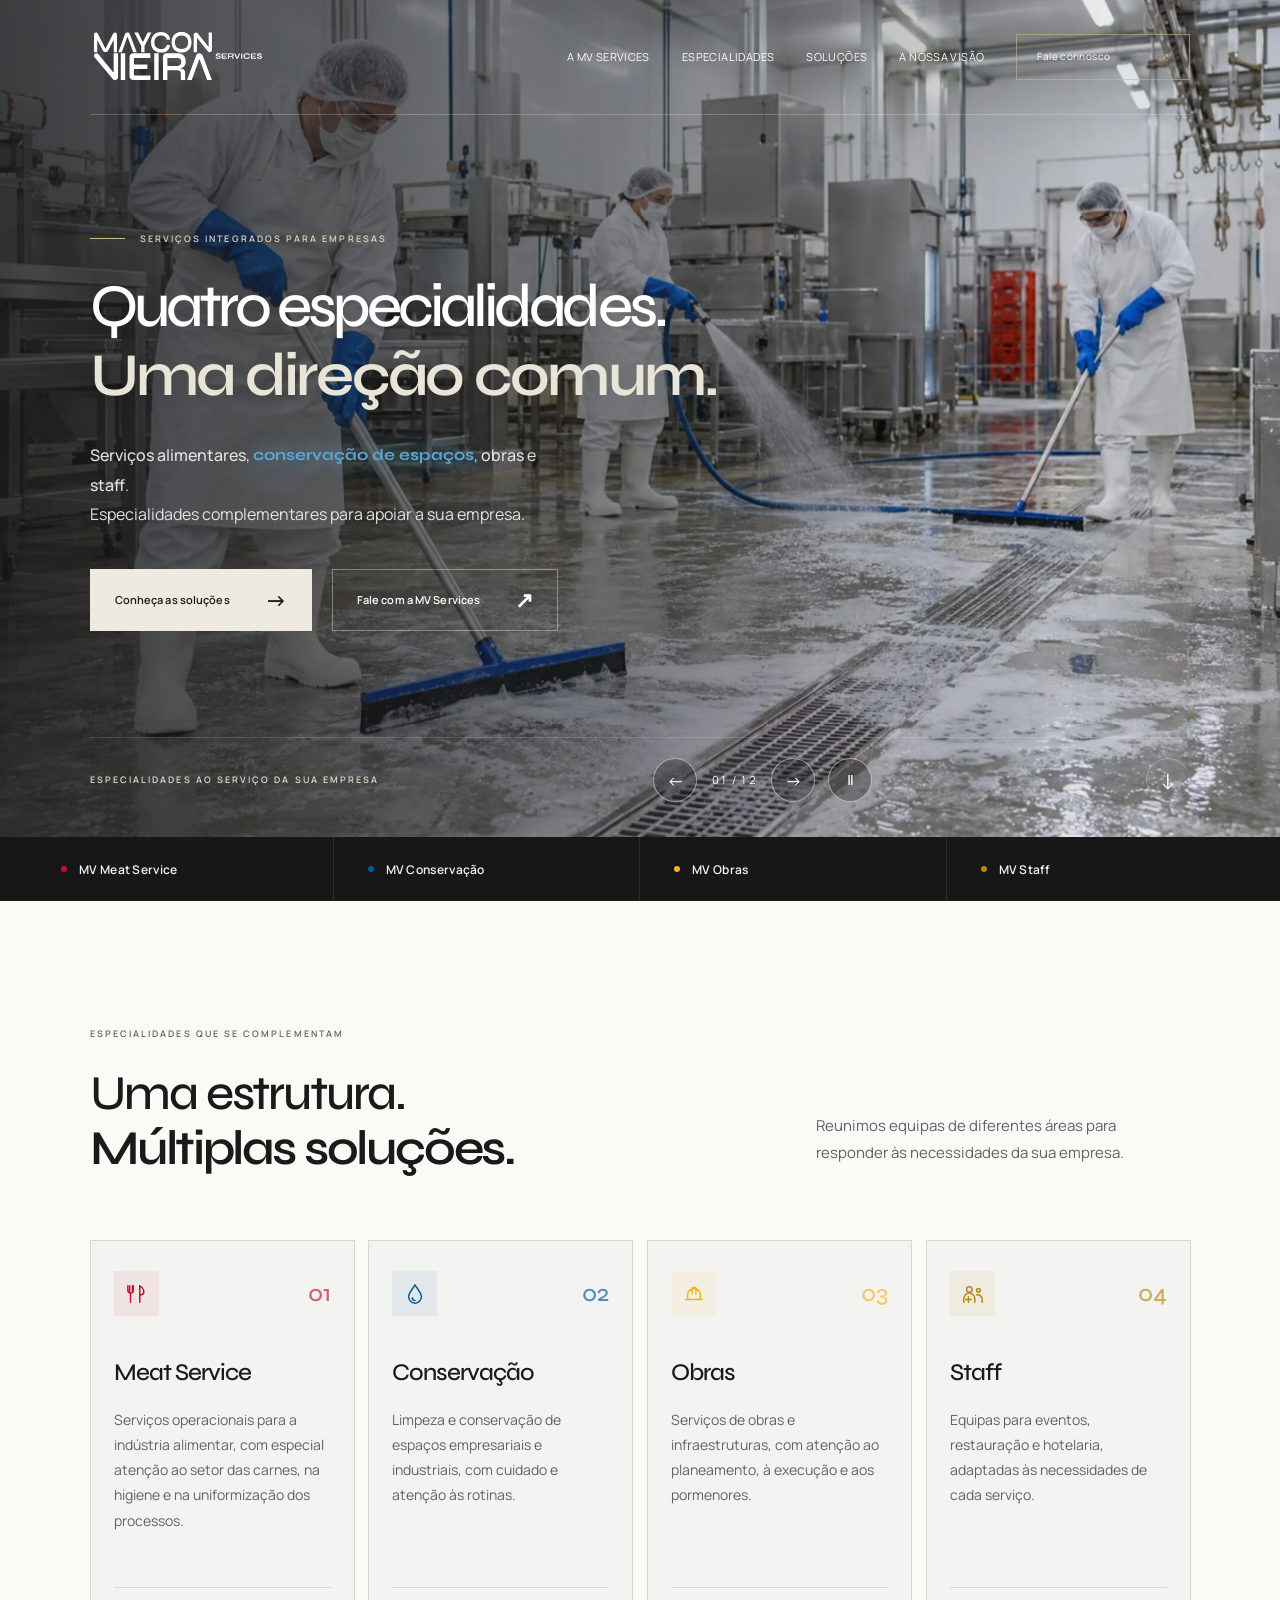
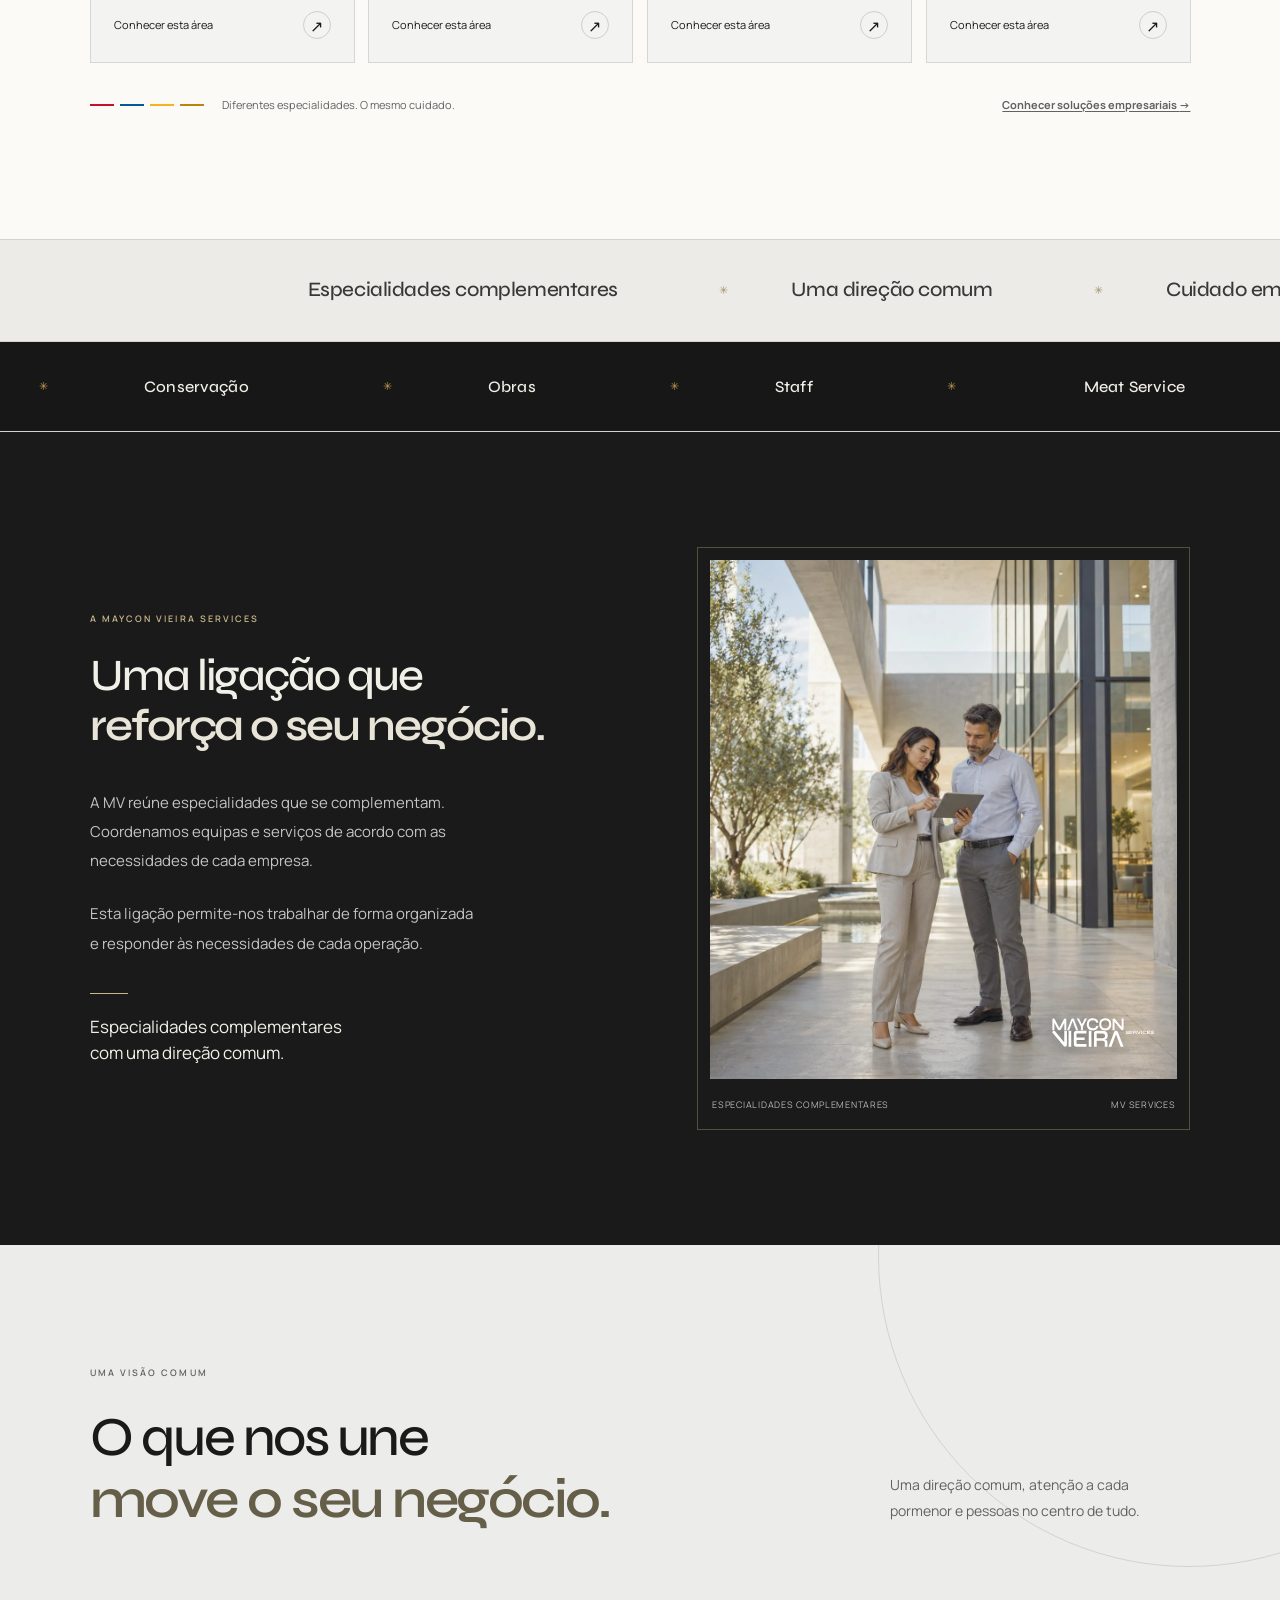
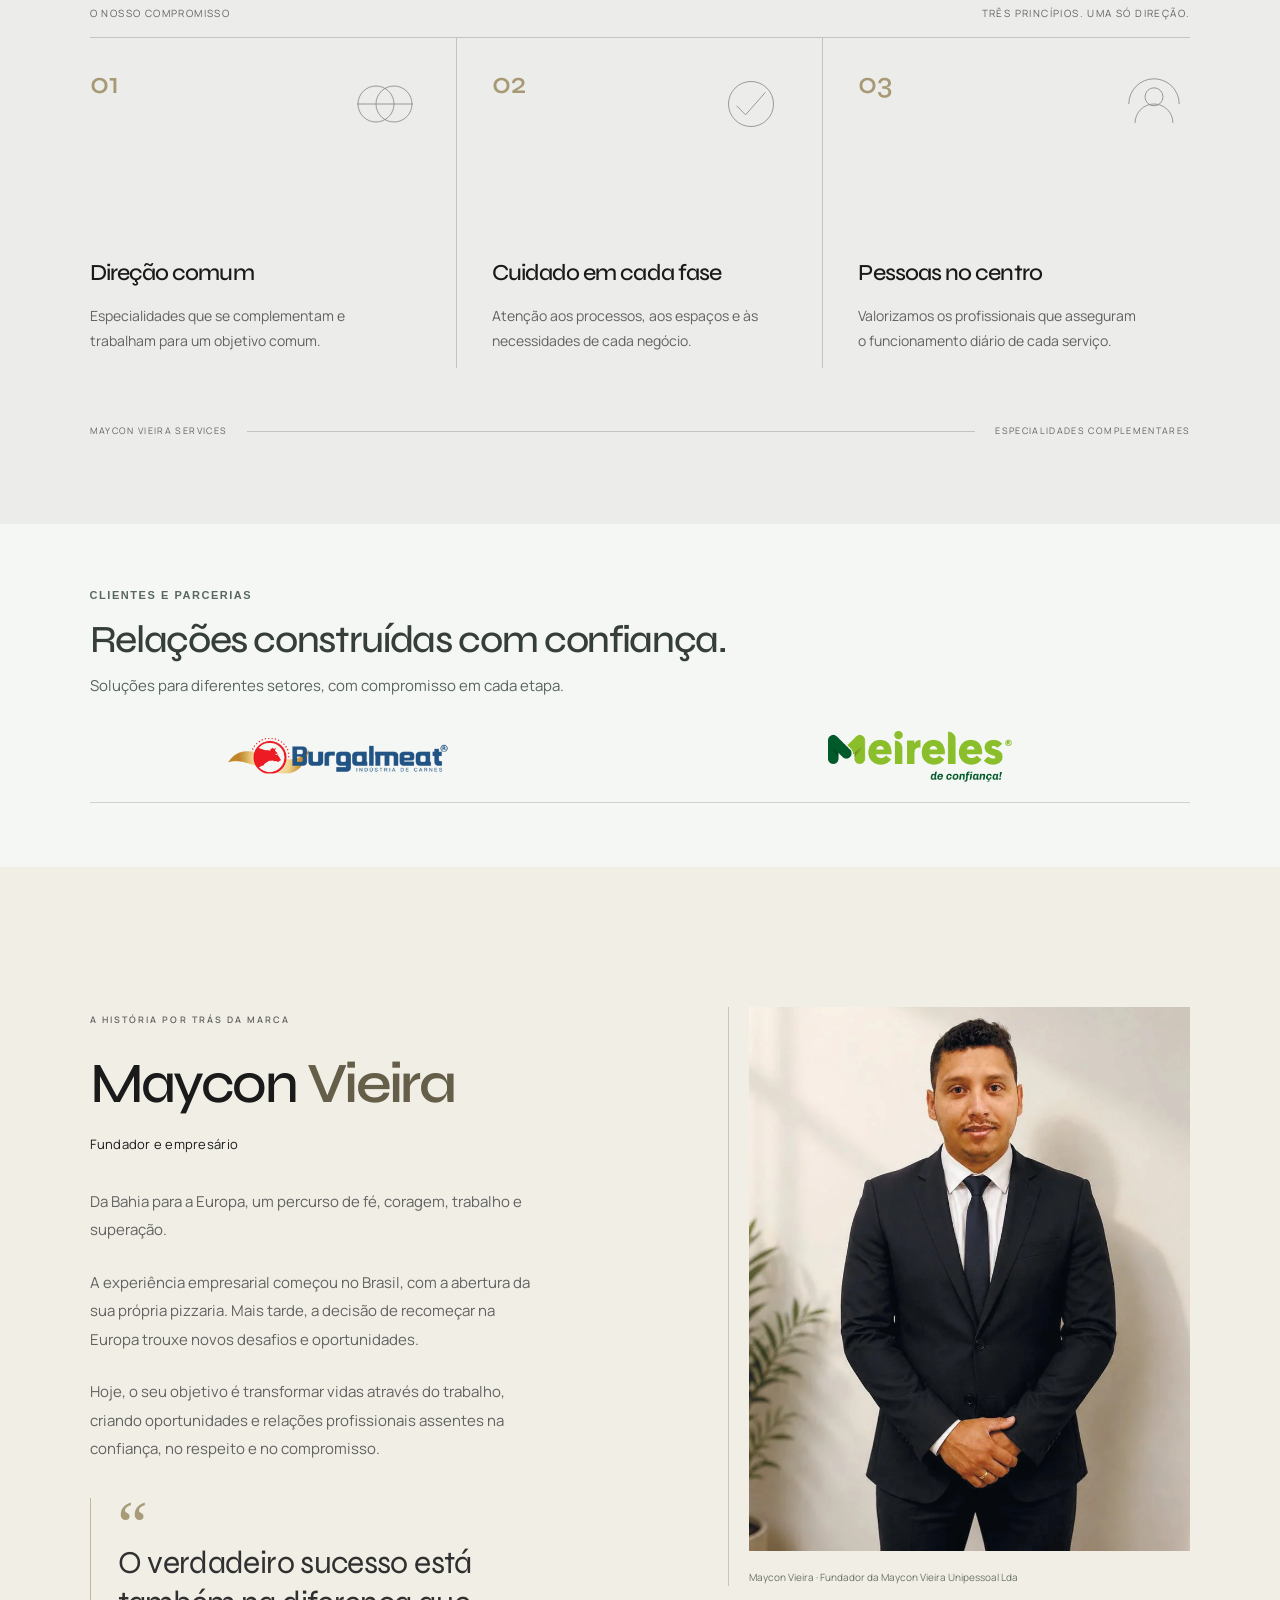
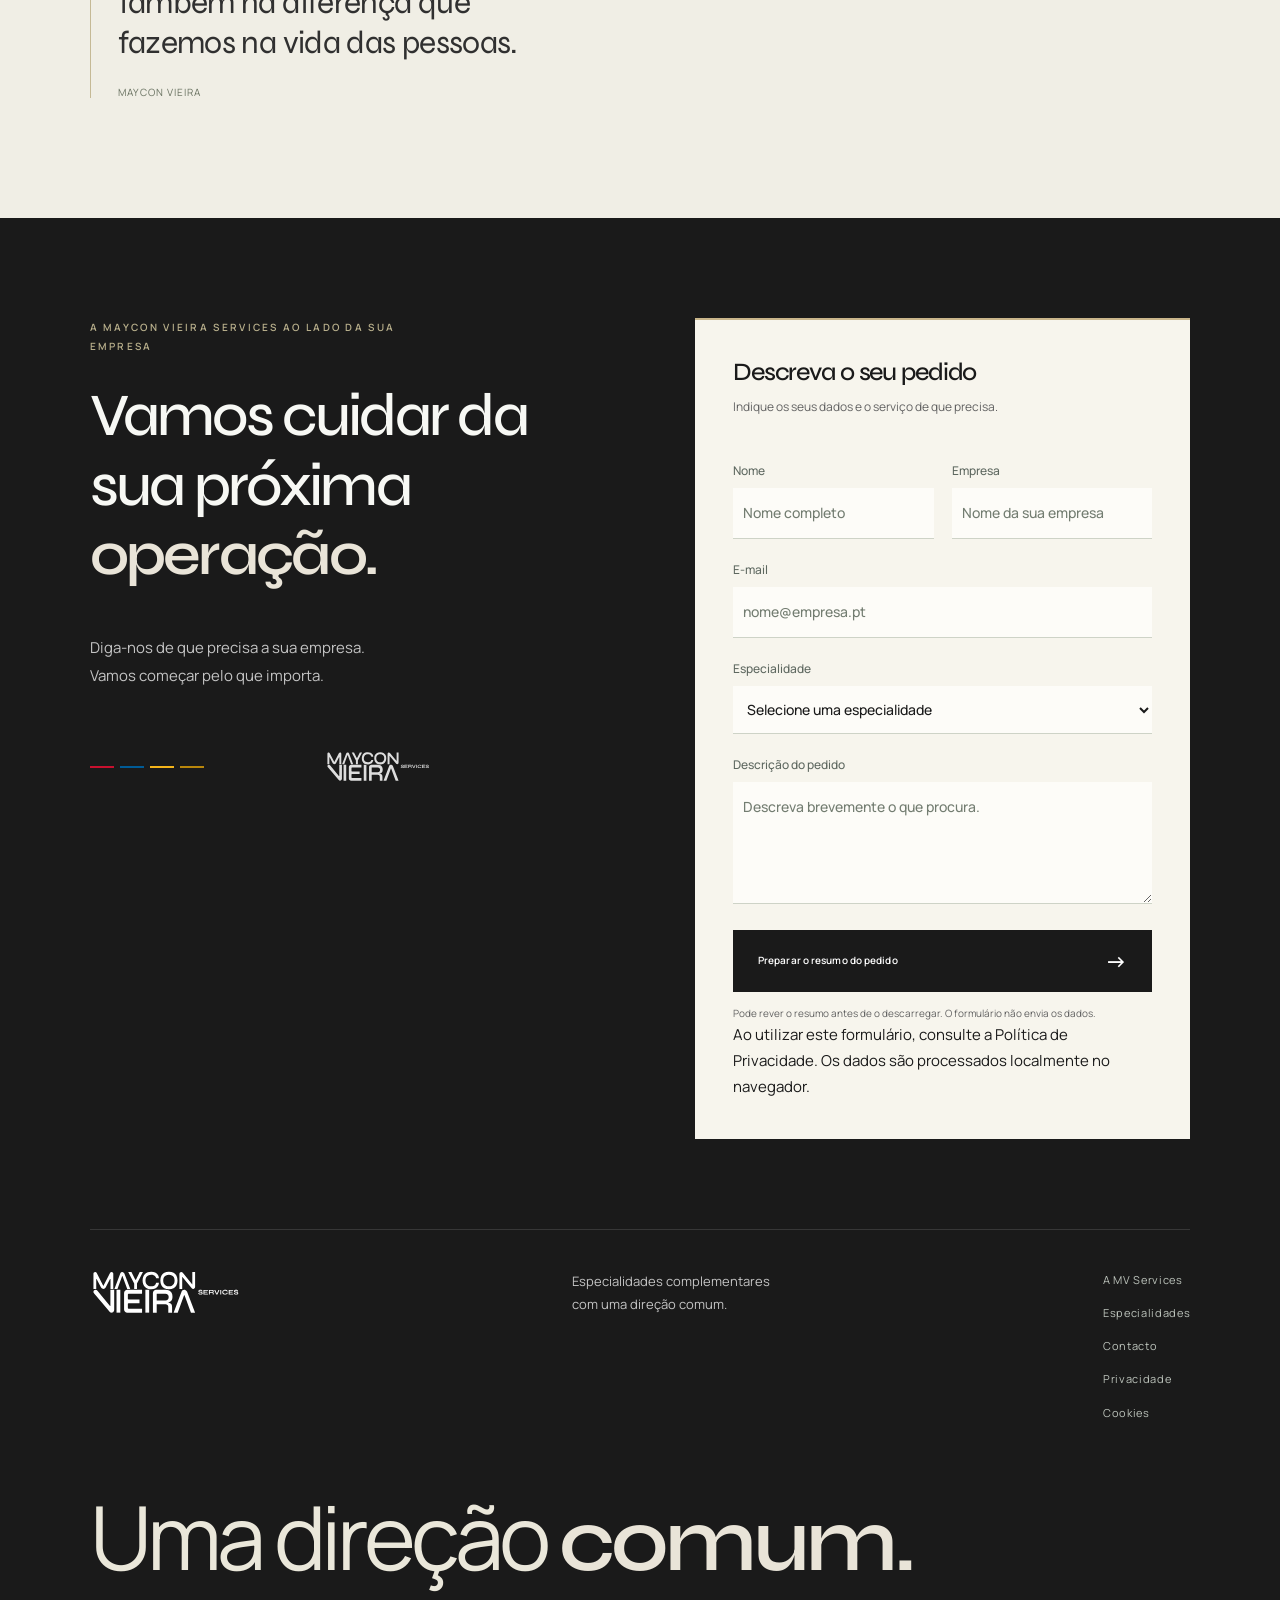
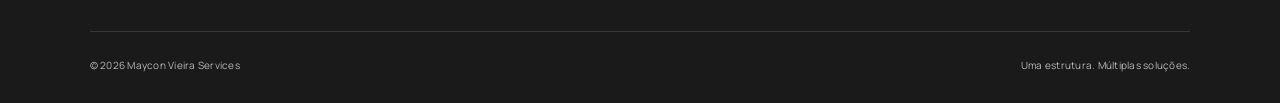
==== commit 11d18036: "Posicionar clientes e parcerias imediatamente antes de Maycon Vieira" ====
--- a/index.html
+++ b/index.html
@@ -93,6 +93,8 @@
 <body><a class="skip" href="#conteudo">Ir para o conteúdo principal</a><section class="hero motion-hero" id="inicio"><div class="hero-scene hero-slideshow" aria-hidden="true"><img class="hero-slide is-current" src="assets/slides/operacao-01.webp" srcset="assets/slides/operacao-01-960.webp 960w, assets/slides/operacao-01.webp 1536w" sizes="100vw" alt="" width="1536" height="1024" fetchpriority=high decoding="async"><img class="hero-slide" data-src="assets/especialidades/staff-1-1536.webp" data-srcset="assets/especialidades/staff-1-800.webp 800w, assets/especialidades/staff-1-1536.webp 1536w" alt="" width="1536" height="1024" decoding="async"><img class="hero-slide" data-src="assets/especialidades/staff-2-1536.webp" data-srcset="assets/especialidades/staff-2-800.webp 800w, assets/especialidades/staff-2-1536.webp 1536w" alt="" width="1536" height="1024" decoding="async"><img class="hero-slide" data-src="assets/especialidades/obras-1-1536.webp" data-srcset="assets/especialidades/obras-1-800.webp 800w, assets/especialidades/obras-1-1536.webp 1536w" alt="" width="1536" height="1024" decoding="async"><img class="hero-slide" data-src="assets/slides/operacao-02.webp" data-srcset="assets/slides/operacao-02-960.webp 960w, assets/slides/operacao-02.webp 1536w" alt="" width="1536" height="1024" decoding="async"><img class="hero-slide" data-src="assets/slides/operacao-03.webp" data-srcset="assets/slides/operacao-03-960.webp 960w, assets/slides/operacao-03.webp 1536w" alt="" width="1536" height="1024" decoding="async"><img class="hero-slide" data-src="assets/slides/operacao-04.webp" data-srcset="assets/slides/operacao-04-960.webp 960w, assets/slides/operacao-04.webp 1536w" alt="" width="1536" height="1024" decoding="async"><img class="hero-slide" data-src="assets/slides/operacao-05.webp" data-srcset="assets/slides/operacao-05-960.webp 960w, assets/slides/operacao-05.webp 1536w" alt="" width="1536" height="1024" decoding="async"><img class="hero-slide" data-src="assets/slides/operacao-06.webp" data-srcset="assets/slides/operacao-06-960.webp 960w, assets/slides/operacao-06.webp 1536w" alt="" width="1536" height="1024" decoding="async"><img class="hero-slide" data-src="assets/slides/operacao-07.webp" data-srcset="assets/slides/operacao-07-960.webp 960w, assets/slides/operacao-07.webp 1536w" alt="" width="1536" height="1024" decoding="async"><img class="hero-slide" data-src="assets/slides/operacao-08.webp" data-srcset="assets/slides/operacao-08-960.webp 960w, assets/slides/operacao-08.webp 1536w" alt="" width="1536" height="1024" decoding="async"><img class="hero-slide" data-src="assets/slides/operacao-09.webp" data-srcset="assets/slides/operacao-09-960.webp 960w, assets/slides/operacao-09.webp 1536w" alt="" width="1536" height="1024" decoding="async"></div><header class="header wrap"><a href="#inicio" aria-label="Maycon Vieira Services — início"><img class="logo" src="assets/logo.svg" alt="Maycon Vieira Services" width="142" height="44"></a><button class="menu-toggle" aria-expanded="false" aria-controls="navigation">Menu <span aria-hidden="true">☰</span></button><nav id="navigation" aria-label="Navegação principal"><a href="#empresa">A MV Services</a><a href="#especialidades">Especialidades</a><a href="/solucoes/">Soluções</a><a href="#direcao">A nossa visão</a><a class="nav-cta" href="#contato">Fale connosco <span>↗</span></a></nav></header><div class="hero-content wrap" id="principal"><p class="eyebrow">Serviços integrados para empresas</p><h1>Quatro especialidades.<br><em>Uma direção comum.</em></h1><p class="hero-description"><span class="hero-specialty hero-specialty-meat">Serviços alimentares</span>, <span class="hero-specialty hero-specialty-conservacao">conservação de espaços</span>, <span class="hero-specialty hero-specialty-obras">obras</span> e <span class="hero-specialty hero-specialty-staff">staff</span>.<br class="desktop"> Especialidades complementares para apoiar a sua empresa.</p><div class="actions"><a class="button light" href="#especialidades">Conheça as soluções <span>→</span></a><a class="button outline" href="#contato">Fale com a MV Services <span>↗</span></a></div></div><div class="hero-bottom wrap"><span class="eyebrow">Especialidades ao serviço da sua empresa</span><div class="hero-controls" role="group" aria-label="Controlos da apresentação de fotografias"><button type="button" class="slide-prev" aria-label="Fotografia anterior">←</button><span class="slide-counter" aria-hidden="true">01 / 12</span><span class="sr-only slide-status" aria-live="polite" aria-atomic="true">Fotografia 1 de 12</span><button type="button" class="slide-next" aria-label="Fotografia seguinte">→</button><button type="button" class="slide-pause" aria-label="Colocar a apresentação em pausa" aria-pressed="false">Ⅱ</button></div><a href="#especialidades" aria-label="Explorar as especialidades">↓</a></div></section><main id="conteudo" tabindex="-1"><div class="specialty-strip"><div class="wrap"><a href="/meat-services/" class="meat">MV Meat Service</a><a href="/conservacao/" class="conservacao">MV Conservação</a><a href="/obras/" class="obras">MV Obras</a><a href="/staff/" class="staff">MV Staff</a></div></div>
 <section class="section wrap" id="especialidades"><div class="section-heading"><div><p class="eyebrow">Especialidades que se complementam</p><h2>Uma estrutura.<br><em>Múltiplas soluções.</em></h2></div><p>Reunimos equipas de diferentes áreas para responder às necessidades da sua empresa.</p></div><div class="services"><article class="service meat"><div class="card-top"><span class="service-icon" aria-hidden="true"><svg viewBox="0 0 24 24" width="26" height="26" fill="none" stroke="currentColor" stroke-width="1.6" stroke-linecap="round" stroke-linejoin="round"><path d="M4 3v6m3-6v6M2 3v5a3 3 0 0 0 6 0V3M5 11v10M15 3v18m0-18c6 4 6 10 0 10"/></svg></span><span class="specialty-index">01</span></div><h3>Meat Service</h3><p>Serviços operacionais para a indústria alimentar, com especial atenção ao setor das carnes, na higiene e na uniformização dos processos.</p><a href="/meat-services/" aria-label="Conhecer a área de Meat Service">Conhecer esta área <span aria-hidden="true">↗</span></a></article><article class="service conservacao"><div class="card-top"><span class="service-icon" aria-hidden="true"><svg viewBox="0 0 24 24" width="26" height="26" fill="none" stroke="currentColor" stroke-width="1.6" stroke-linecap="round" stroke-linejoin="round"><path d="M12 2C9 7 5 11 5 15a7 7 0 0 0 14 0c0-4-4-8-7-13Z"/><path d="M9 16a3 3 0 0 0 3 3"/></svg></span><span class="specialty-index">02</span></div><h3>Conservação</h3><p>Limpeza e conservação de espaços empresariais e industriais, com cuidado e atenção às rotinas.</p><a href="/conservacao/" aria-label="Conhecer a área de Conservação">Conhecer esta área <span aria-hidden="true">↗</span></a></article><article class="service obras"><div class="card-top"><span class="service-icon" aria-hidden="true"><svg viewBox="0 0 24 24" width="26" height="26" fill="none" stroke="currentColor" stroke-width="1.6" stroke-linecap="round" stroke-linejoin="round"><path d="M3 18h18M5 18v-5a7 7 0 0 1 14 0v5M10 12V5h4v7"/></svg></span><span class="specialty-index">03</span></div><h3>Obras</h3><p>Serviços de obras e infraestruturas, com atenção ao planeamento, à execução e aos pormenores.</p><a href="/obras/" aria-label="Conhecer a área de Obras">Conhecer esta área <span aria-hidden="true">↗</span></a></article><article class="service staff"><div class="card-top"><span class="service-icon" aria-hidden="true"><svg viewBox="0 0 24 24" width="26" height="26" fill="none" stroke="currentColor" stroke-width="1.6" stroke-linecap="round" stroke-linejoin="round"><circle cx="8" cy="7" r="3"/><circle cx="18" cy="8" r="2"/><path d="M2 21v-4a6 6 0 0 1 12 0v4M16 13a5 5 0 0 1 6 5v3M7 15v6M4 18h6"/></svg></span><span class="specialty-index">04</span></div><h3>Staff</h3><p>Equipas para eventos, restauração e hotelaria, adaptadas às necessidades de cada serviço.</p><a href="/staff/" aria-label="Conhecer a área de Staff">Conhecer esta área <span aria-hidden="true">↗</span></a></article></div><div class="signature"><span class="color-lines" aria-hidden="true"><i></i><i></i><i></i><i></i></span><span>Diferentes especialidades. O mesmo cuidado.</span><a class="solutions-link" href="/solucoes/">Conhecer soluções empresariais <span aria-hidden="true">→</span></a></div></section>
 <div class="editorial-ticker editorial-ticker-dual" aria-hidden="true"><div class="ticker-row ticker-row-top"><div class="ticker-track"><div class="ticker-group"><span>Especialidades complementares</span><i>✳</i><span>Uma direção comum</span><i>✳</i><span>Cuidado em cada fase</span><i>✳</i></div><div class="ticker-group"><span>Especialidades complementares</span><i>✳</i><span>Uma direção comum</span><i>✳</i><span>Cuidado em cada fase</span><i>✳</i></div></div></div><div class="ticker-row ticker-row-bottom"><div class="ticker-track"><div class="ticker-group"><span>Meat Service</span><i>✳</i><span>Conservação</span><i>✳</i><span>Obras</span><i>✳</i><span>Staff</span><i>✳</i></div><div class="ticker-group"><span>Meat Service</span><i>✳</i><span>Conservação</span><i>✳</i><span>Obras</span><i>✳</i><span>Staff</span><i>✳</i></div></div></div></div>
+<section class="company" id="empresa"><div class="wrap split"><div class="company-copy"><p class="eyebrow">A Maycon Vieira Services</p><h2>Uma ligação que<br><em>reforça o seu negócio.</em></h2><div class="body-copy"><p>A MV reúne especialidades que se complementam. Coordenamos equipas e serviços de acordo com as necessidades de cada empresa.</p><p>Esta ligação permite-nos trabalhar de forma organizada e responder às necessidades de cada operação.</p></div><p class="statement">Especialidades complementares<br>com uma direção comum.</p></div><figure class="editorial-photo"><img src="assets/specialties-clean.webp" alt="Profissionais a coordenar os pormenores de uma operação num espaço empresarial" width="1122" height="1402" loading="lazy" decoding="async"><img class="brand-signature" src="assets/logo.svg" alt="" aria-hidden="true" width="142" height="44"><figcaption class="photo-caption"><span>Especialidades complementares</span><span>MV Services</span></figcaption></figure></div></section>
+<section class="vision-section" id="direcao"><div class="wrap vision-inner"><div class="vision-heading"><div><p class="eyebrow">Uma visão comum</p><h2>O que nos une<br><em>move o seu negócio.</em></h2></div><p>Uma direção comum, atenção a cada pormenor e pessoas no centro de tudo.</p></div><div class="vision-intro"><span>O nosso compromisso</span><span>Três princípios. Uma só direção.</span></div><div class="values"><article><div class="value-top"><span class="value-number">01</span><svg aria-hidden="true" viewBox="0 0 80 80"><circle cx="30" cy="40" r="20"/><circle cx="50" cy="40" r="20"/><path d="M9 40h62"/></svg></div><div class="value-copy"><h3>Direção comum</h3><p>Especialidades que se complementam e trabalham para um objetivo comum.</p></div></article><article><div class="value-top"><span class="value-number">02</span><svg aria-hidden="true" viewBox="0 0 80 80"><rect x="15" y="15" width="50" height="50" rx="25"/><path d="M24 42l10 10 22-25"/></svg></div><div class="value-copy"><h3>Cuidado em cada fase</h3><p>Atenção aos processos, aos espaços e às necessidades de cada negócio.</p></div></article><article><div class="value-top"><span class="value-number">03</span><svg aria-hidden="true" viewBox="0 0 80 80"><circle cx="40" cy="32" r="10"/><path d="M19 61a21 21 0 0 1 42 0M12 40a28 28 0 0 1 56 0"/></svg></div><div class="value-copy"><h3>Pessoas no centro</h3><p>Valorizamos os profissionais que asseguram o funcionamento diário de cada serviço.</p></div></article></div><div class="vision-footer"><span>Maycon Vieira Services</span><span class="vision-line" aria-hidden="true"></span><span>Especialidades complementares</span></div></div></section>
 <section class="supporters" id="apoiadores" aria-labelledby="apoiadores-titulo">
   <div class="wrap">
     <p class="partners-label">Clientes e parcerias</p>
@@ -104,7 +106,5 @@
     </div>
   </div>
 </section>
-<section class="company" id="empresa"><div class="wrap split"><div class="company-copy"><p class="eyebrow">A Maycon Vieira Services</p><h2>Uma ligação que<br><em>reforça o seu negócio.</em></h2><div class="body-copy"><p>A MV reúne especialidades que se complementam. Coordenamos equipas e serviços de acordo com as necessidades de cada empresa.</p><p>Esta ligação permite-nos trabalhar de forma organizada e responder às necessidades de cada operação.</p></div><p class="statement">Especialidades complementares<br>com uma direção comum.</p></div><figure class="editorial-photo"><img src="assets/specialties-clean.webp" alt="Profissionais a coordenar os pormenores de uma operação num espaço empresarial" width="1122" height="1402" loading="lazy" decoding="async"><img class="brand-signature" src="assets/logo.svg" alt="" aria-hidden="true" width="142" height="44"><figcaption class="photo-caption"><span>Especialidades complementares</span><span>MV Services</span></figcaption></figure></div></section>
-<section class="vision-section" id="direcao"><div class="wrap vision-inner"><div class="vision-heading"><div><p class="eyebrow">Uma visão comum</p><h2>O que nos une<br><em>move o seu negócio.</em></h2></div><p>Uma direção comum, atenção a cada pormenor e pessoas no centro de tudo.</p></div><div class="vision-intro"><span>O nosso compromisso</span><span>Três princípios. Uma só direção.</span></div><div class="values"><article><div class="value-top"><span class="value-number">01</span><svg aria-hidden="true" viewBox="0 0 80 80"><circle cx="30" cy="40" r="20"/><circle cx="50" cy="40" r="20"/><path d="M9 40h62"/></svg></div><div class="value-copy"><h3>Direção comum</h3><p>Especialidades que se complementam e trabalham para um objetivo comum.</p></div></article><article><div class="value-top"><span class="value-number">02</span><svg aria-hidden="true" viewBox="0 0 80 80"><rect x="15" y="15" width="50" height="50" rx="25"/><path d="M24 42l10 10 22-25"/></svg></div><div class="value-copy"><h3>Cuidado em cada fase</h3><p>Atenção aos processos, aos espaços e às necessidades de cada negócio.</p></div></article><article><div class="value-top"><span class="value-number">03</span><svg aria-hidden="true" viewBox="0 0 80 80"><circle cx="40" cy="32" r="10"/><path d="M19 61a21 21 0 0 1 42 0M12 40a28 28 0 0 1 56 0"/></svg></div><div class="value-copy"><h3>Pessoas no centro</h3><p>Valorizamos os profissionais que asseguram o funcionamento diário de cada serviço.</p></div></article></div><div class="vision-footer"><span>Maycon Vieira Services</span><span class="vision-line" aria-hidden="true"></span><span>Especialidades complementares</span></div></div></section>
 <section class="founder" id="fundador"><div class="wrap split"><div><p class="eyebrow">A história por trás da marca</p><h2>Maycon <em>Vieira</em></h2><p class="founder-role">Fundador e empresário</p><div class="body-copy"><p>Da Bahia para a Europa, um percurso de fé, coragem, trabalho e superação.</p><p>A experiência empresarial começou no Brasil, com a abertura da sua própria pizzaria. Mais tarde, a decisão de recomeçar na Europa trouxe novos desafios e oportunidades.</p><p>Hoje, o seu objetivo é transformar vidas através do trabalho, criando oportunidades e relações profissionais assentes na confiança, no respeito e no compromisso.</p></div><blockquote><span class="quote-mark" aria-hidden="true">“</span>O verdadeiro sucesso está também na diferença que fazemos na vida das pessoas.<cite>Maycon Vieira</cite></blockquote></div><figure><img src="assets/founder-clean.webp" alt="Maycon Vieira, fundador da Maycon Vieira Services" width="851" height="1280" loading="lazy" decoding="async"><figcaption>Maycon Vieira · Fundador da Maycon Vieira Unipessoal Lda</figcaption></figure></div></section>
 <section class="contact" id="contato"><div class="wrap contact-grid"><div class="contact-copy"><p class="eyebrow">A Maycon Vieira Services ao lado da sua empresa</p><h2>Vamos cuidar da<br>sua próxima<br><em>operação.</em></h2><p>Diga-nos de que precisa a sua empresa.<br>Vamos começar pelo que importa.</p><div class="contact-signature"><span class="color-lines" aria-hidden="true"><i></i><i></i><i></i><i></i></span><img class="brand-signature" src="assets/logo.svg" alt="" aria-hidden="true" width="142" height="44"></div></div><form id="briefing"><h3>Descreva o seu pedido</h3><p class="form-intro">Indique os seus dados e o serviço de que precisa.</p><div class="form-row"><label>Nome<input name="nome" autocomplete="name" placeholder="Nome completo" required maxlength="120"></label><label>Empresa<input name="empresa" autocomplete="organization" placeholder="Nome da sua empresa" required maxlength="160"></label></div><label>E-mail<input type="email" name="email" autocomplete="email" placeholder="nome@empresa.pt" required maxlength="180"></label><label>Especialidade<select name="especialidade" id="especialidade" required><option value="">Selecione uma especialidade</option><option>Meat Service</option><option>Conservação</option><option>Obras</option><option>Staff</option><option>Soluções integradas</option></select></label><label>Descrição do pedido<textarea name="demanda" rows="4" placeholder="Descreva brevemente o que procura." required maxlength="4000"></textarea></label><button class="button dark" type="submit">Preparar o resumo do pedido <span>→</span></button><p class="form-note">Pode rever o resumo antes de o descarregar. O formulário não envia os dados.</p><p class="privacy-note">Ao utilizar este formulário, consulte a <a href="/politica-de-privacidade/" target="_blank" rel="noopener">Política de Privacidade</a>. Os dados são processados localmente no navegador.</p><div id="form-result" role="status" aria-live="polite" tabindex="-1" hidden><h4>O resumo do seu pedido está pronto.</h4><p>Confirme os dados abaixo. Pode descarregar uma cópia e partilhá-la com a sua equipa.</p><pre id="briefing-preview"></pre><button type="button" class="button dark" id="download">Descarregar o resumo <span>↓</span></button></div></form></div><footer class="wrap"><div class="footer-top"><a href="#inicio" aria-label="Voltar ao início"><img src="assets/logo.svg" alt="Maycon Vieira Services" width="142" height="44"></a><p>Especialidades complementares<br>com uma direção comum.</p><nav aria-label="Rodapé"><a href="#empresa">A MV Services</a><a href="#especialidades">Especialidades</a><a href="#contato">Contacto</a><a href="/politica-de-privacidade/">Privacidade</a><a href="/politica-de-cookies/">Cookies</a></nav></div><div class="footer-wordmark" aria-hidden="true">Uma direção <em>comum.</em></div><div class="footer-bottom"><span>© 2026 Maycon Vieira Services</span><span>Uma estrutura. Múltiplas soluções.</span></div></footer></section></main></body></html>
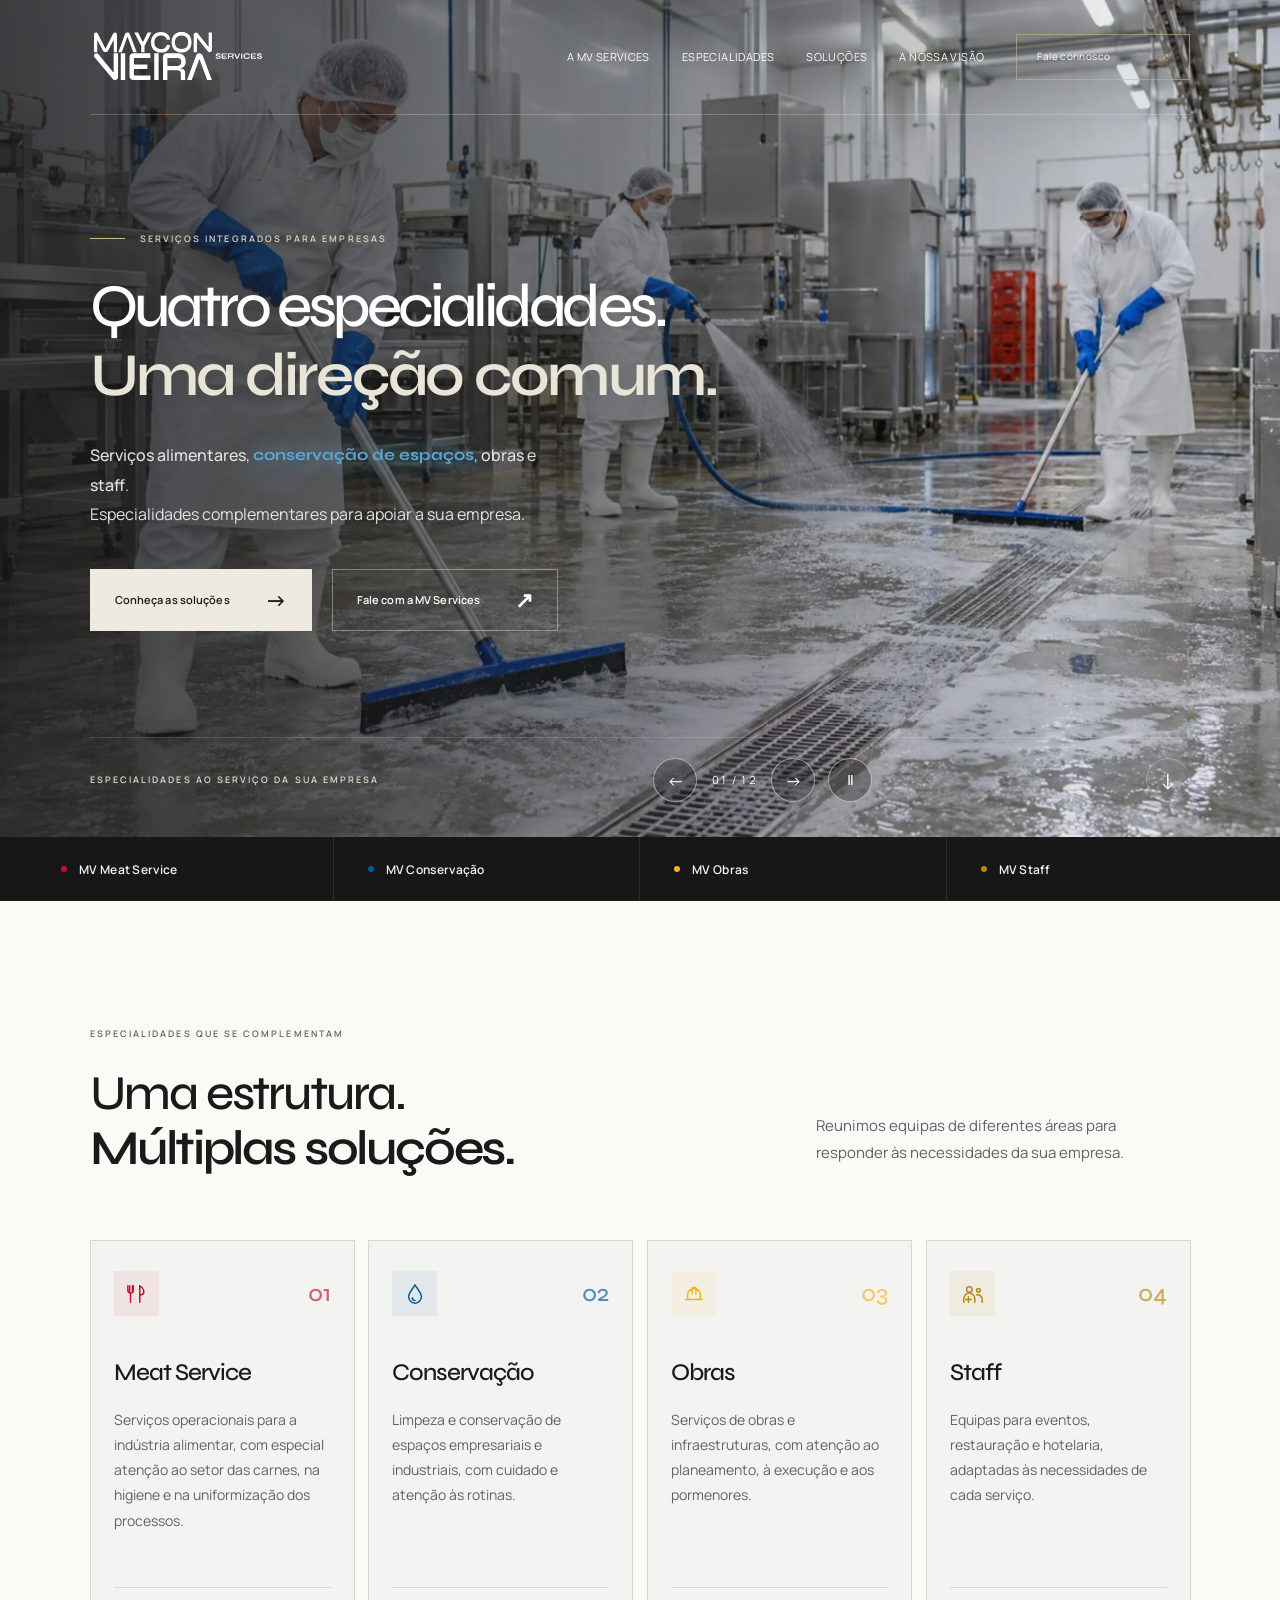
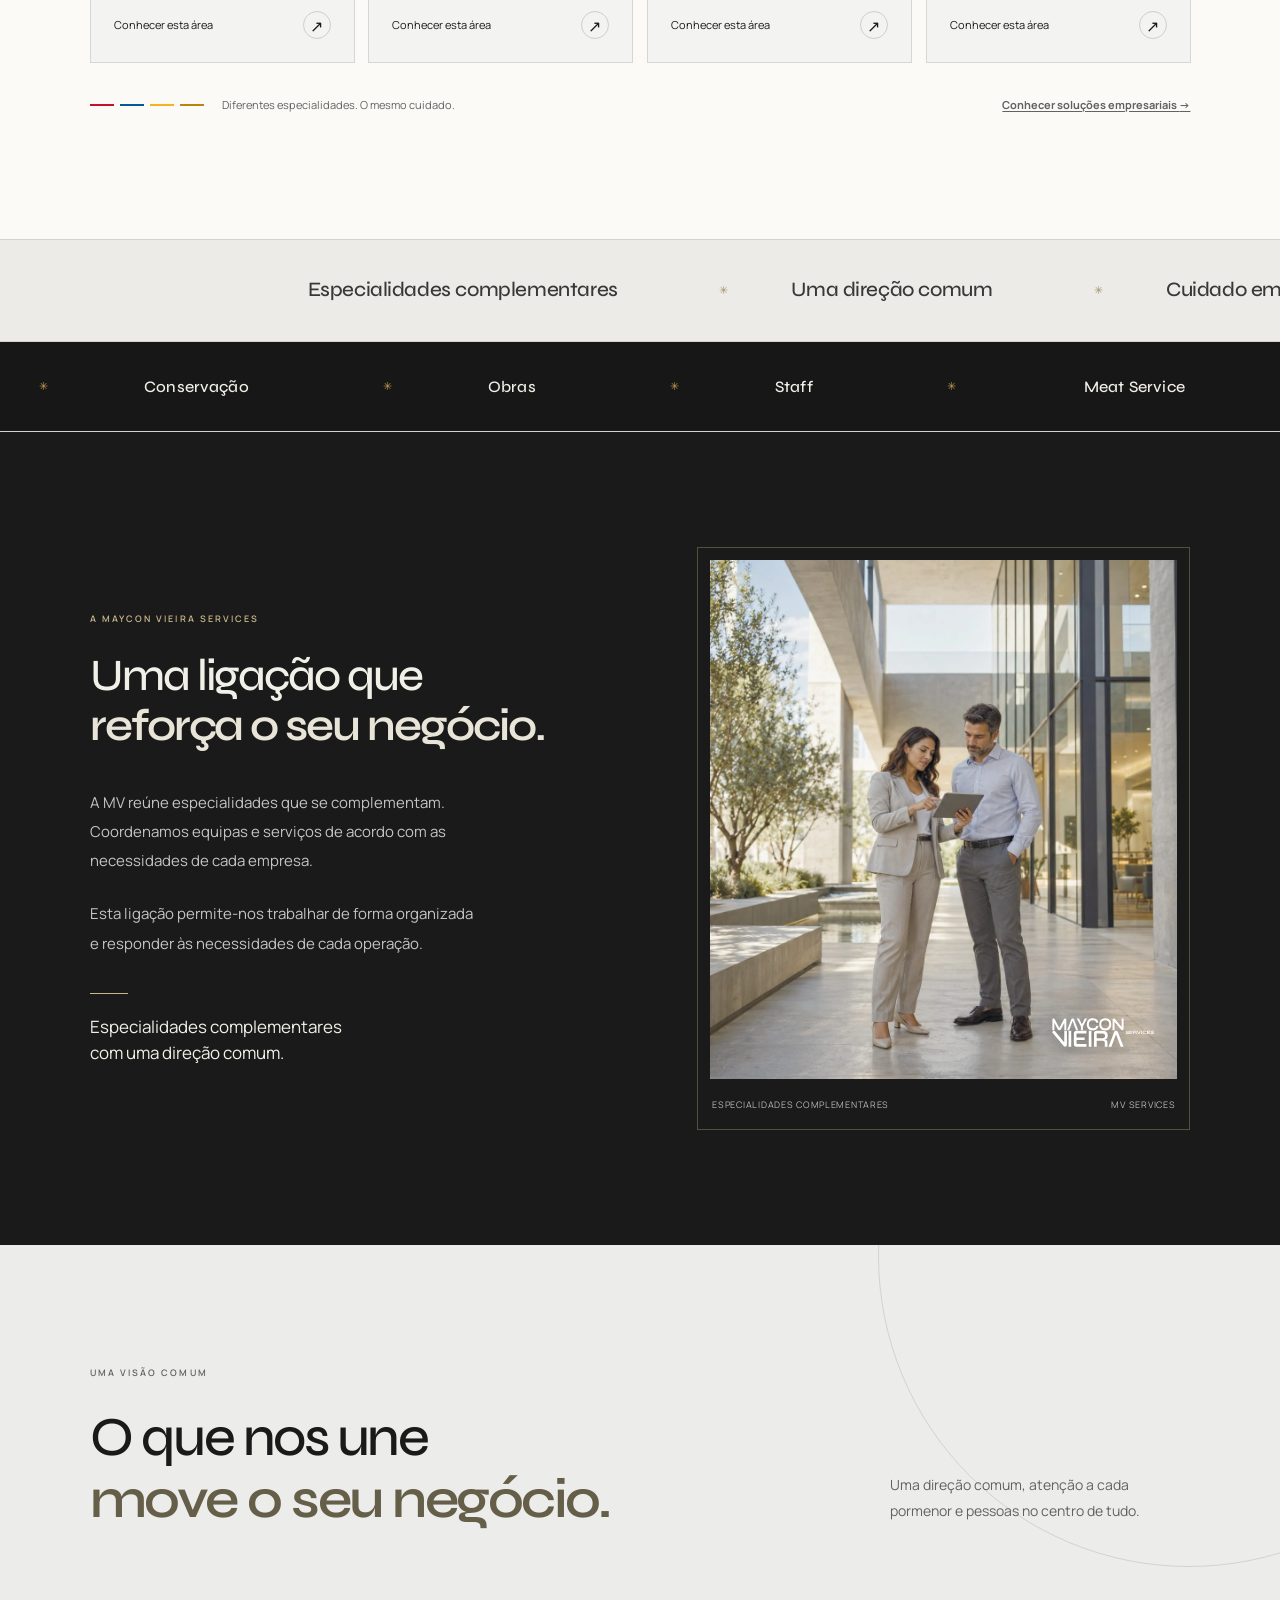
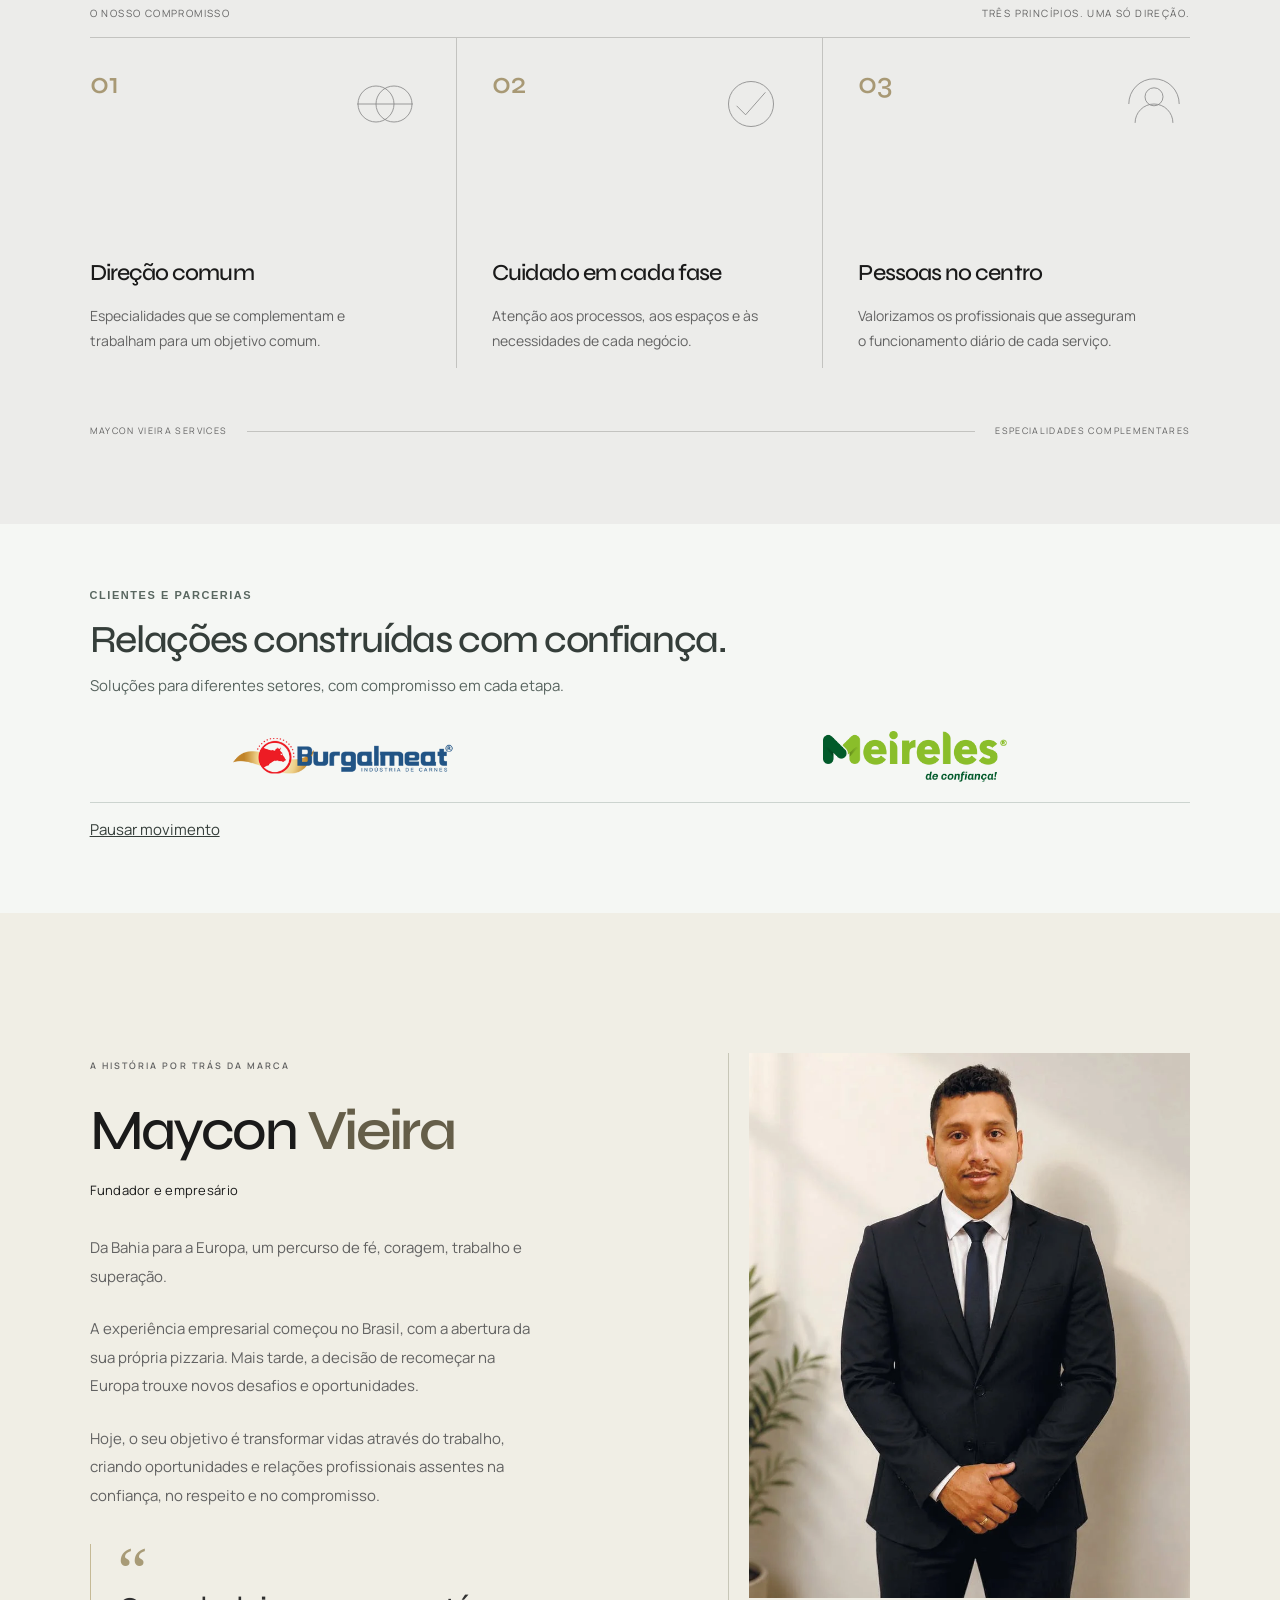
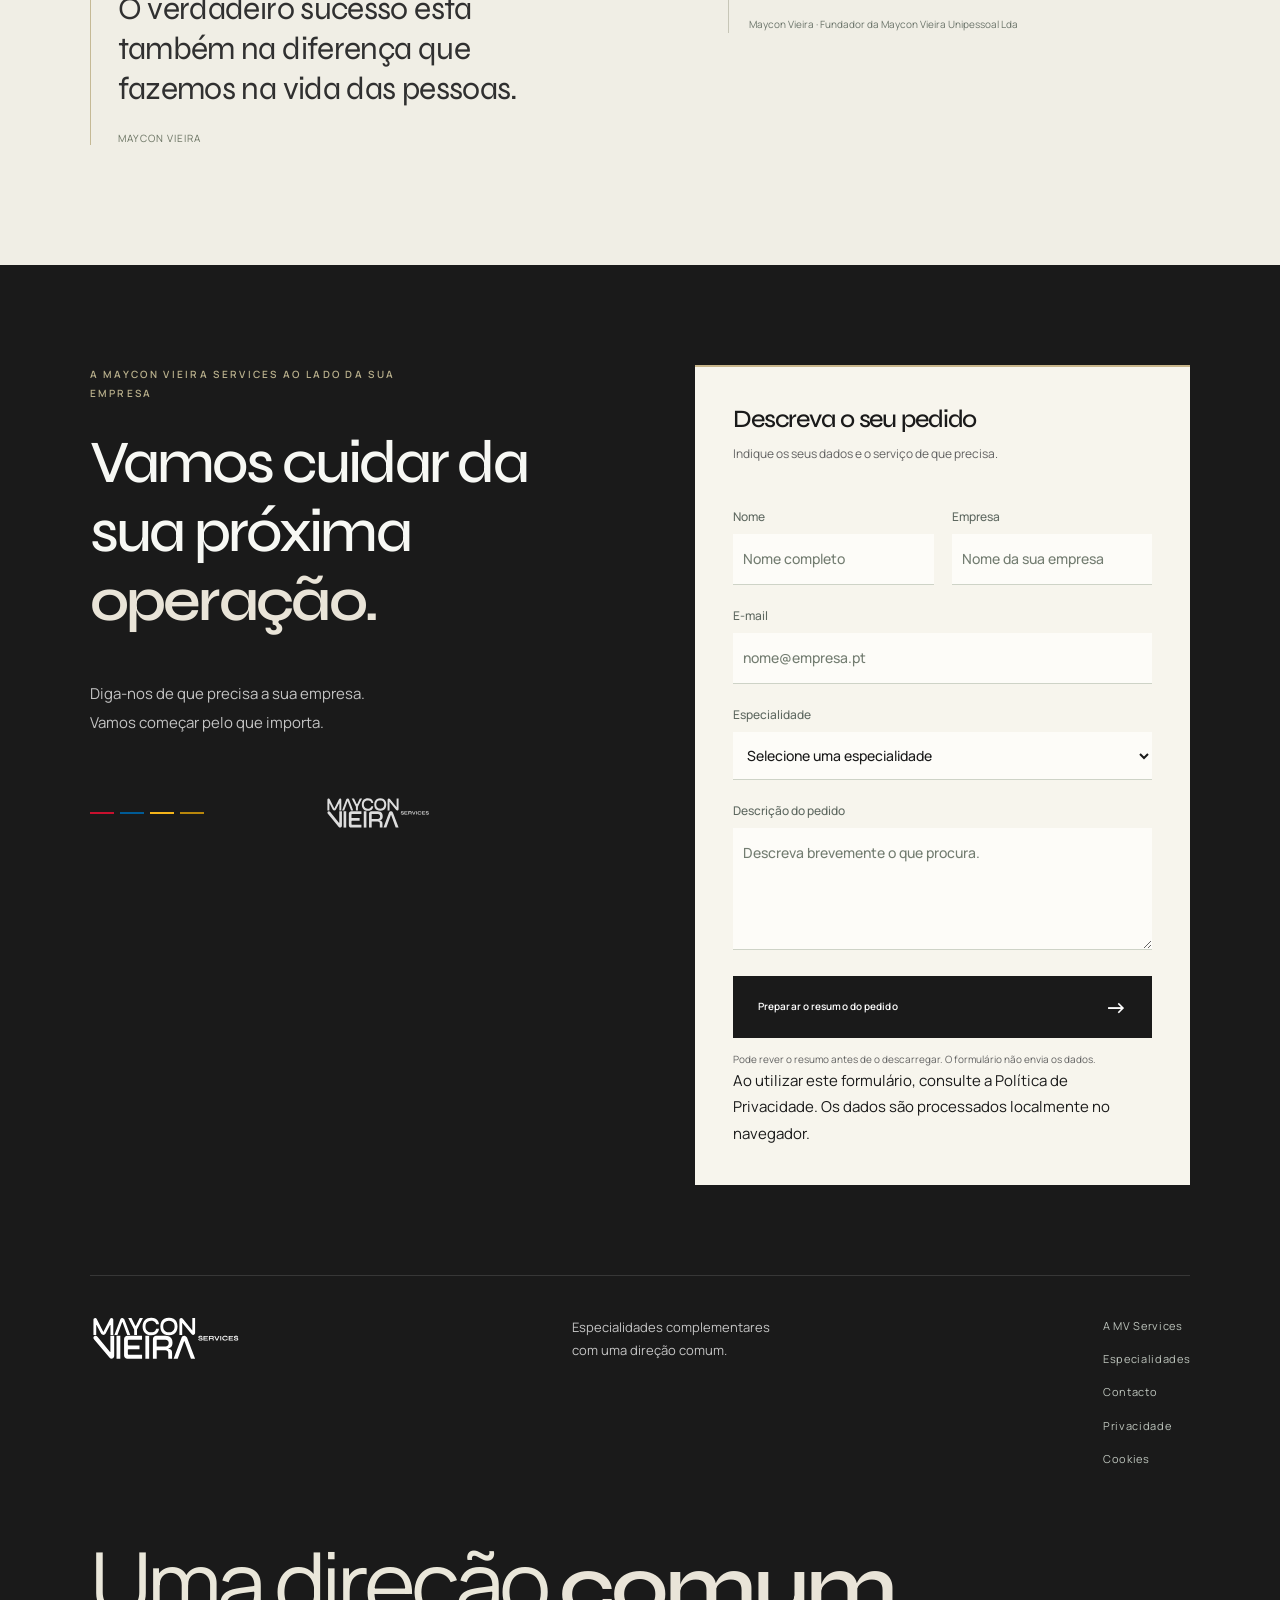
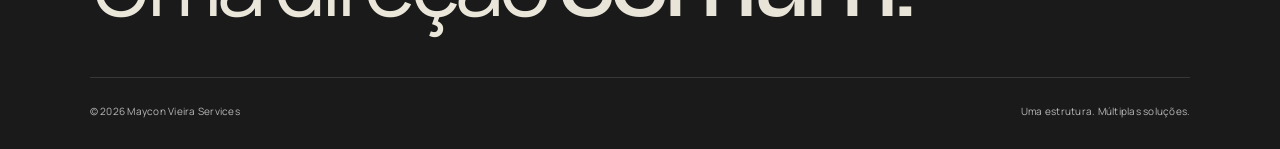
==== commit ba3b417f: "Animar os logótipos das parcerias em faixa contínua com pausa" ====
--- a/index.html
+++ b/index.html
@@ -86,7 +86,14 @@
 #apoiadores .partners-label { font: 600 11px/1.4 sans-serif; letter-spacing: .14em; text-transform: uppercase; color: #596760; margin: 0 0 14px; }
 #apoiadores h2 { text-align: left; font-size: clamp(26px,3vw,46px); font-weight: 500; line-height: 1.12; letter-spacing: -.035em; margin: 0; }
 #apoiadores .partners-intro { color: #58645f; margin: 12px 0 0; }
-#apoiadores .supporters-logos { display: grid; grid-template-columns: repeat(2,minmax(0,1fr)); justify-items: center; align-items: center; gap: 20px; padding: 32px 0 20px; border-bottom: 1px solid #ccd4cf; }
+#apoiadores .supporters-logos { display:block; overflow:hidden; padding:32px 0 20px; border-bottom:1px solid #ccd4cf; }
+#apoiadores .partners-track { display:flex; width:100%; }
+#apoiadores .partners-pair { flex:0 0 100%; display:grid; grid-template-columns:repeat(2,minmax(0,1fr)); justify-items:center; align-items:center; }
+#apoiadores .partners-track.running { animation:partners-scroll 16s linear infinite; }
+#apoiadores .partners-track.paused { animation-play-state:paused; }
+#apoiadores .partners-motion { margin-top:8px; padding:6px 0; color:inherit; background:none; border:0; font:inherit; text-decoration:underline; cursor:pointer; }
+@keyframes partners-scroll { to { transform:translateX(-100%); } }
+@media (prefers-reduced-motion:reduce) { #apoiadores .partners-track.running { animation:none; } #apoiadores .partners-motion { display:none; } }
 #apoiadores .supporters-logos img { width: auto; max-width: 94%; height: clamp(28px,4vw,55px); object-fit: contain; }
 </style>
 </head>
@@ -101,10 +108,28 @@
     <h2 id="apoiadores-titulo">Relações construídas com confiança.</h2>
     <p class="partners-intro">Soluções para diferentes setores, com compromisso em cada etapa.</p>
     <div class="supporters-logos">
-      <img src="assets/apoiadores/molaflex.png" alt="Burgalmeat — Indústria de Carnes" width="493" height="90" loading="lazy">
-      <img src="assets/apoiadores/meireles.png" alt="Meireles" width="306" height="85" loading="lazy">
+      <div class="partners-track" id="partners-track">
+        <div class="partners-pair"><img src="assets/apoiadores/molaflex.png" alt="Burgalmeat — Indústria de Carnes" width="493" height="90" loading="lazy">
+      <img src="assets/apoiadores/meireles.png" alt="Meireles" width="306" height="85" loading="lazy"></div>
+        <div class="partners-pair" aria-hidden="true"><img src="assets/apoiadores/molaflex.png" alt="" width="493" height="90" loading="lazy">
+      <img src="assets/apoiadores/meireles.png" alt="" width="306" height="85" loading="lazy"></div>
+      </div>
     </div>
+    <button class="partners-motion" type="button" aria-controls="partners-track" hidden>Pausar movimento</button>
   </div>
 </section>
 <section class="founder" id="fundador"><div class="wrap split"><div><p class="eyebrow">A história por trás da marca</p><h2>Maycon <em>Vieira</em></h2><p class="founder-role">Fundador e empresário</p><div class="body-copy"><p>Da Bahia para a Europa, um percurso de fé, coragem, trabalho e superação.</p><p>A experiência empresarial começou no Brasil, com a abertura da sua própria pizzaria. Mais tarde, a decisão de recomeçar na Europa trouxe novos desafios e oportunidades.</p><p>Hoje, o seu objetivo é transformar vidas através do trabalho, criando oportunidades e relações profissionais assentes na confiança, no respeito e no compromisso.</p></div><blockquote><span class="quote-mark" aria-hidden="true">“</span>O verdadeiro sucesso está também na diferença que fazemos na vida das pessoas.<cite>Maycon Vieira</cite></blockquote></div><figure><img src="assets/founder-clean.webp" alt="Maycon Vieira, fundador da Maycon Vieira Services" width="851" height="1280" loading="lazy" decoding="async"><figcaption>Maycon Vieira · Fundador da Maycon Vieira Unipessoal Lda</figcaption></figure></div></section>
-<section class="contact" id="contato"><div class="wrap contact-grid"><div class="contact-copy"><p class="eyebrow">A Maycon Vieira Services ao lado da sua empresa</p><h2>Vamos cuidar da<br>sua próxima<br><em>operação.</em></h2><p>Diga-nos de que precisa a sua empresa.<br>Vamos começar pelo que importa.</p><div class="contact-signature"><span class="color-lines" aria-hidden="true"><i></i><i></i><i></i><i></i></span><img class="brand-signature" src="assets/logo.svg" alt="" aria-hidden="true" width="142" height="44"></div></div><form id="briefing"><h3>Descreva o seu pedido</h3><p class="form-intro">Indique os seus dados e o serviço de que precisa.</p><div class="form-row"><label>Nome<input name="nome" autocomplete="name" placeholder="Nome completo" required maxlength="120"></label><label>Empresa<input name="empresa" autocomplete="organization" placeholder="Nome da sua empresa" required maxlength="160"></label></div><label>E-mail<input type="email" name="email" autocomplete="email" placeholder="nome@empresa.pt" required maxlength="180"></label><label>Especialidade<select name="especialidade" id="especialidade" required><option value="">Selecione uma especialidade</option><option>Meat Service</option><option>Conservação</option><option>Obras</option><option>Staff</option><option>Soluções integradas</option></select></label><label>Descrição do pedido<textarea name="demanda" rows="4" placeholder="Descreva brevemente o que procura." required maxlength="4000"></textarea></label><button class="button dark" type="submit">Preparar o resumo do pedido <span>→</span></button><p class="form-note">Pode rever o resumo antes de o descarregar. O formulário não envia os dados.</p><p class="privacy-note">Ao utilizar este formulário, consulte a <a href="/politica-de-privacidade/" target="_blank" rel="noopener">Política de Privacidade</a>. Os dados são processados localmente no navegador.</p><div id="form-result" role="status" aria-live="polite" tabindex="-1" hidden><h4>O resumo do seu pedido está pronto.</h4><p>Confirme os dados abaixo. Pode descarregar uma cópia e partilhá-la com a sua equipa.</p><pre id="briefing-preview"></pre><button type="button" class="button dark" id="download">Descarregar o resumo <span>↓</span></button></div></form></div><footer class="wrap"><div class="footer-top"><a href="#inicio" aria-label="Voltar ao início"><img src="assets/logo.svg" alt="Maycon Vieira Services" width="142" height="44"></a><p>Especialidades complementares<br>com uma direção comum.</p><nav aria-label="Rodapé"><a href="#empresa">A MV Services</a><a href="#especialidades">Especialidades</a><a href="#contato">Contacto</a><a href="/politica-de-privacidade/">Privacidade</a><a href="/politica-de-cookies/">Cookies</a></nav></div><div class="footer-wordmark" aria-hidden="true">Uma direção <em>comum.</em></div><div class="footer-bottom"><span>© 2026 Maycon Vieira Services</span><span>Uma estrutura. Múltiplas soluções.</span></div></footer></section></main></body></html>+<section class="contact" id="contato"><div class="wrap contact-grid"><div class="contact-copy"><p class="eyebrow">A Maycon Vieira Services ao lado da sua empresa</p><h2>Vamos cuidar da<br>sua próxima<br><em>operação.</em></h2><p>Diga-nos de que precisa a sua empresa.<br>Vamos começar pelo que importa.</p><div class="contact-signature"><span class="color-lines" aria-hidden="true"><i></i><i></i><i></i><i></i></span><img class="brand-signature" src="assets/logo.svg" alt="" aria-hidden="true" width="142" height="44"></div></div><form id="briefing"><h3>Descreva o seu pedido</h3><p class="form-intro">Indique os seus dados e o serviço de que precisa.</p><div class="form-row"><label>Nome<input name="nome" autocomplete="name" placeholder="Nome completo" required maxlength="120"></label><label>Empresa<input name="empresa" autocomplete="organization" placeholder="Nome da sua empresa" required maxlength="160"></label></div><label>E-mail<input type="email" name="email" autocomplete="email" placeholder="nome@empresa.pt" required maxlength="180"></label><label>Especialidade<select name="especialidade" id="especialidade" required><option value="">Selecione uma especialidade</option><option>Meat Service</option><option>Conservação</option><option>Obras</option><option>Staff</option><option>Soluções integradas</option></select></label><label>Descrição do pedido<textarea name="demanda" rows="4" placeholder="Descreva brevemente o que procura." required maxlength="4000"></textarea></label><button class="button dark" type="submit">Preparar o resumo do pedido <span>→</span></button><p class="form-note">Pode rever o resumo antes de o descarregar. O formulário não envia os dados.</p><p class="privacy-note">Ao utilizar este formulário, consulte a <a href="/politica-de-privacidade/" target="_blank" rel="noopener">Política de Privacidade</a>. Os dados são processados localmente no navegador.</p><div id="form-result" role="status" aria-live="polite" tabindex="-1" hidden><h4>O resumo do seu pedido está pronto.</h4><p>Confirme os dados abaixo. Pode descarregar uma cópia e partilhá-la com a sua equipa.</p><pre id="briefing-preview"></pre><button type="button" class="button dark" id="download">Descarregar o resumo <span>↓</span></button></div></form></div><footer class="wrap"><div class="footer-top"><a href="#inicio" aria-label="Voltar ao início"><img src="assets/logo.svg" alt="Maycon Vieira Services" width="142" height="44"></a><p>Especialidades complementares<br>com uma direção comum.</p><nav aria-label="Rodapé"><a href="#empresa">A MV Services</a><a href="#especialidades">Especialidades</a><a href="#contato">Contacto</a><a href="/politica-de-privacidade/">Privacidade</a><a href="/politica-de-cookies/">Cookies</a></nav></div><div class="footer-wordmark" aria-hidden="true">Uma direção <em>comum.</em></div><div class="footer-bottom"><span>© 2026 Maycon Vieira Services</span><span>Uma estrutura. Múltiplas soluções.</span></div></footer></section></main><script>
+(() => {
+  const track = document.getElementById('partners-track');
+  const button = document.querySelector('#apoiadores .partners-motion');
+  if (!track || !button) return;
+  track.classList.add('running');
+  button.hidden = false;
+  button.addEventListener('click', () => {
+    const paused = track.classList.toggle('paused');
+    button.textContent = paused ? 'Retomar movimento' : 'Pausar movimento';
+  });
+})();
+</script>
+</body></html>
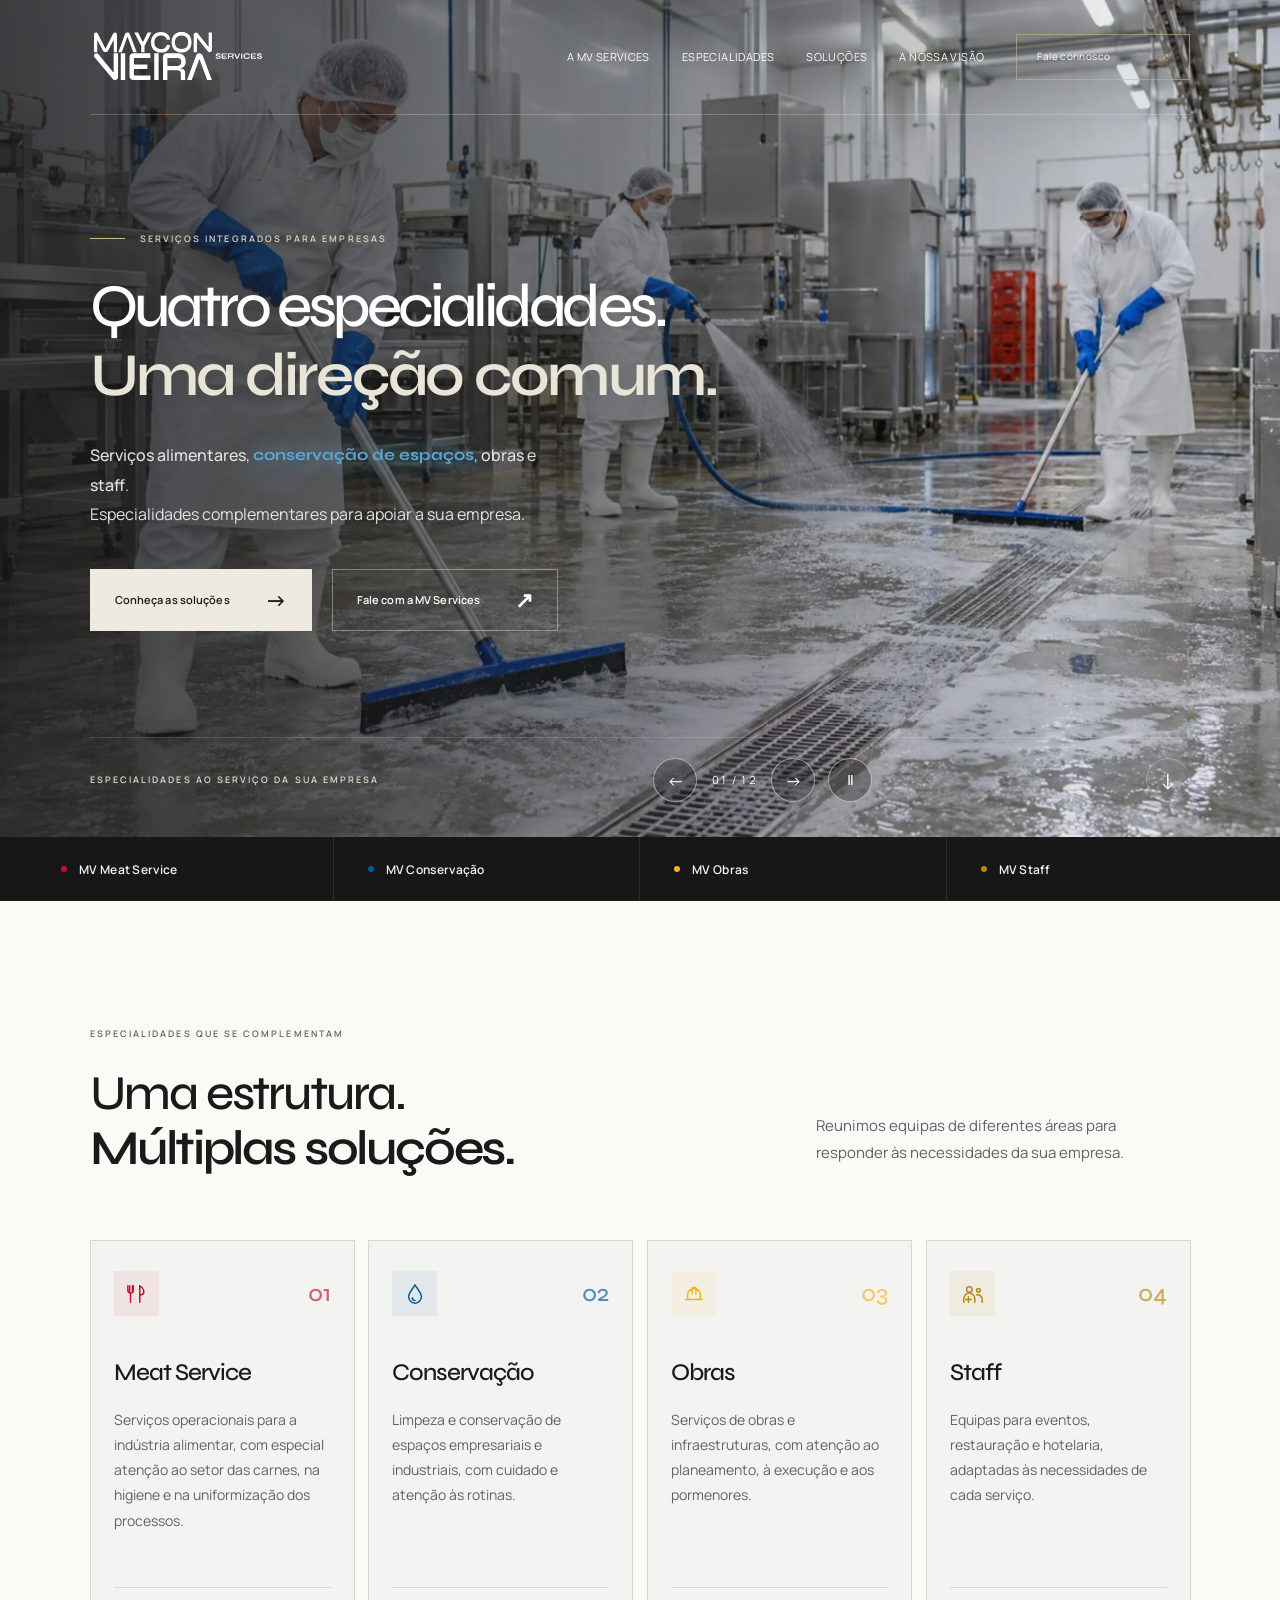
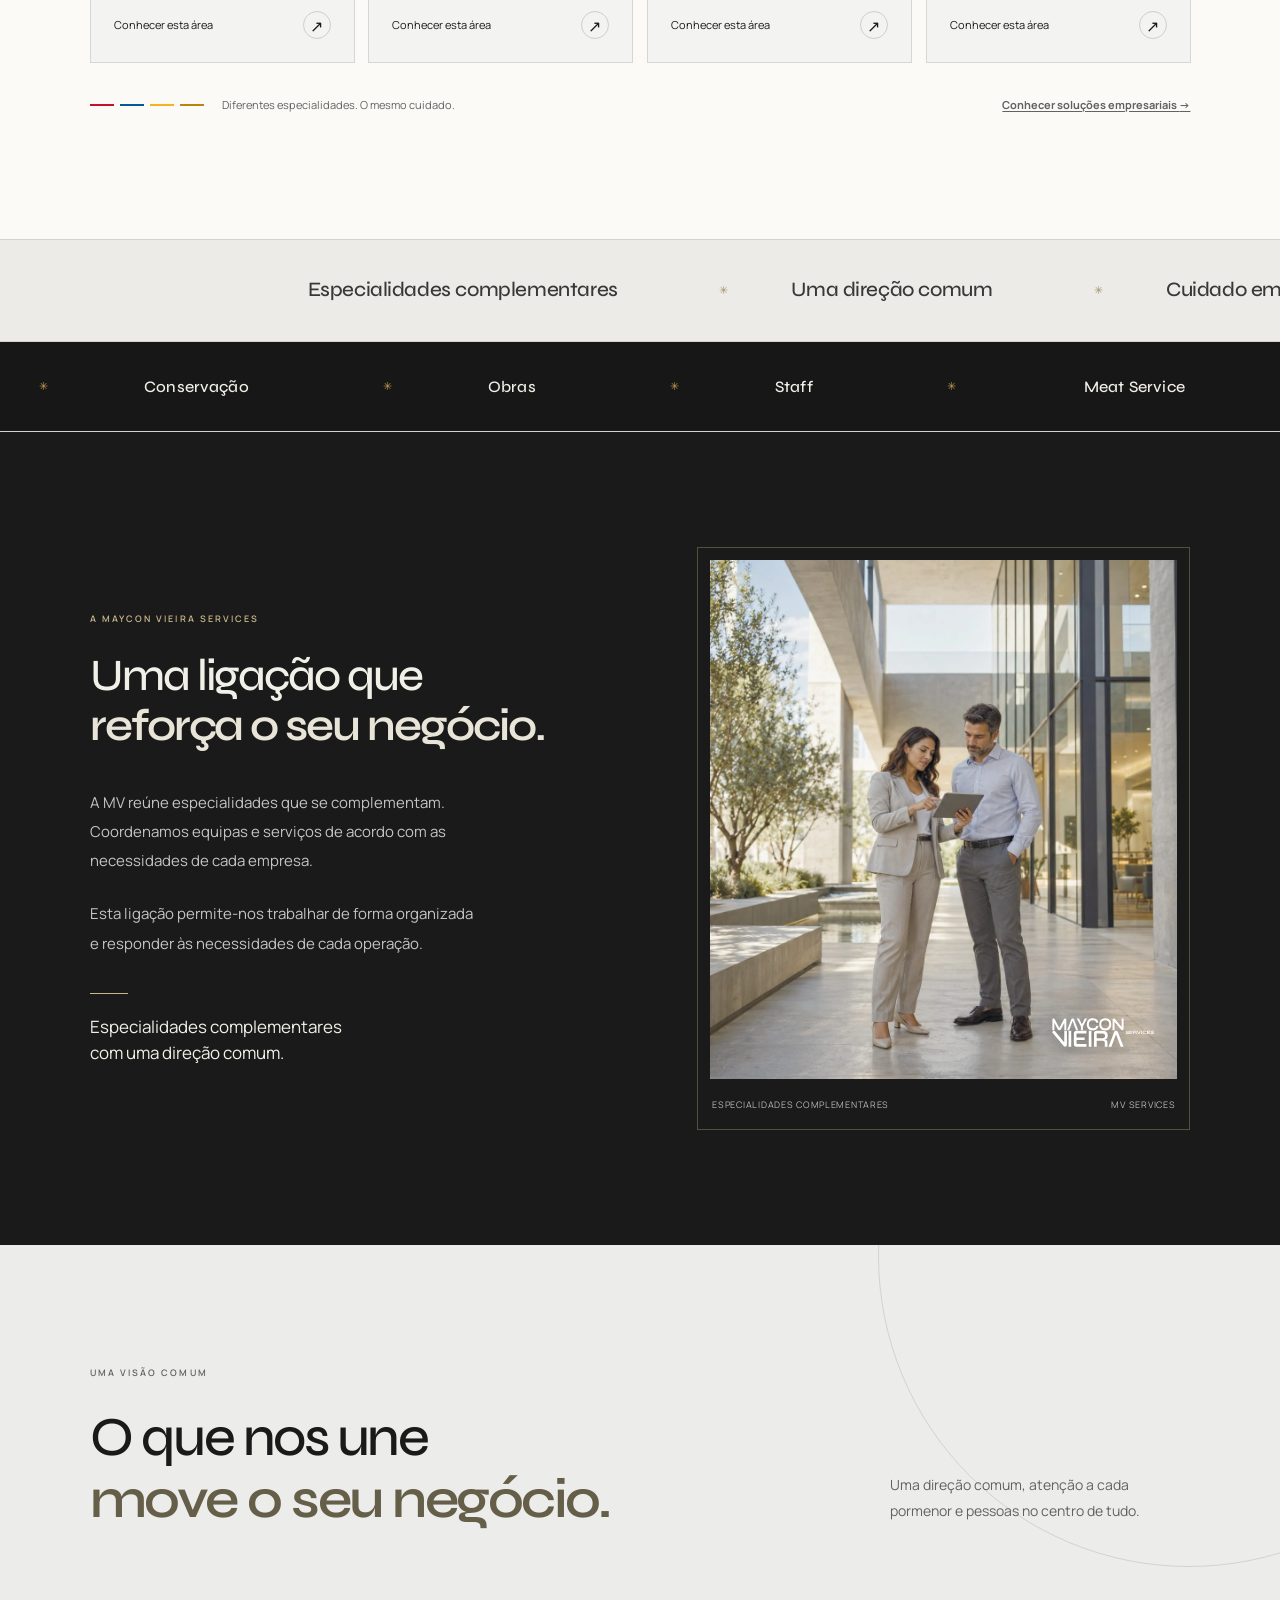
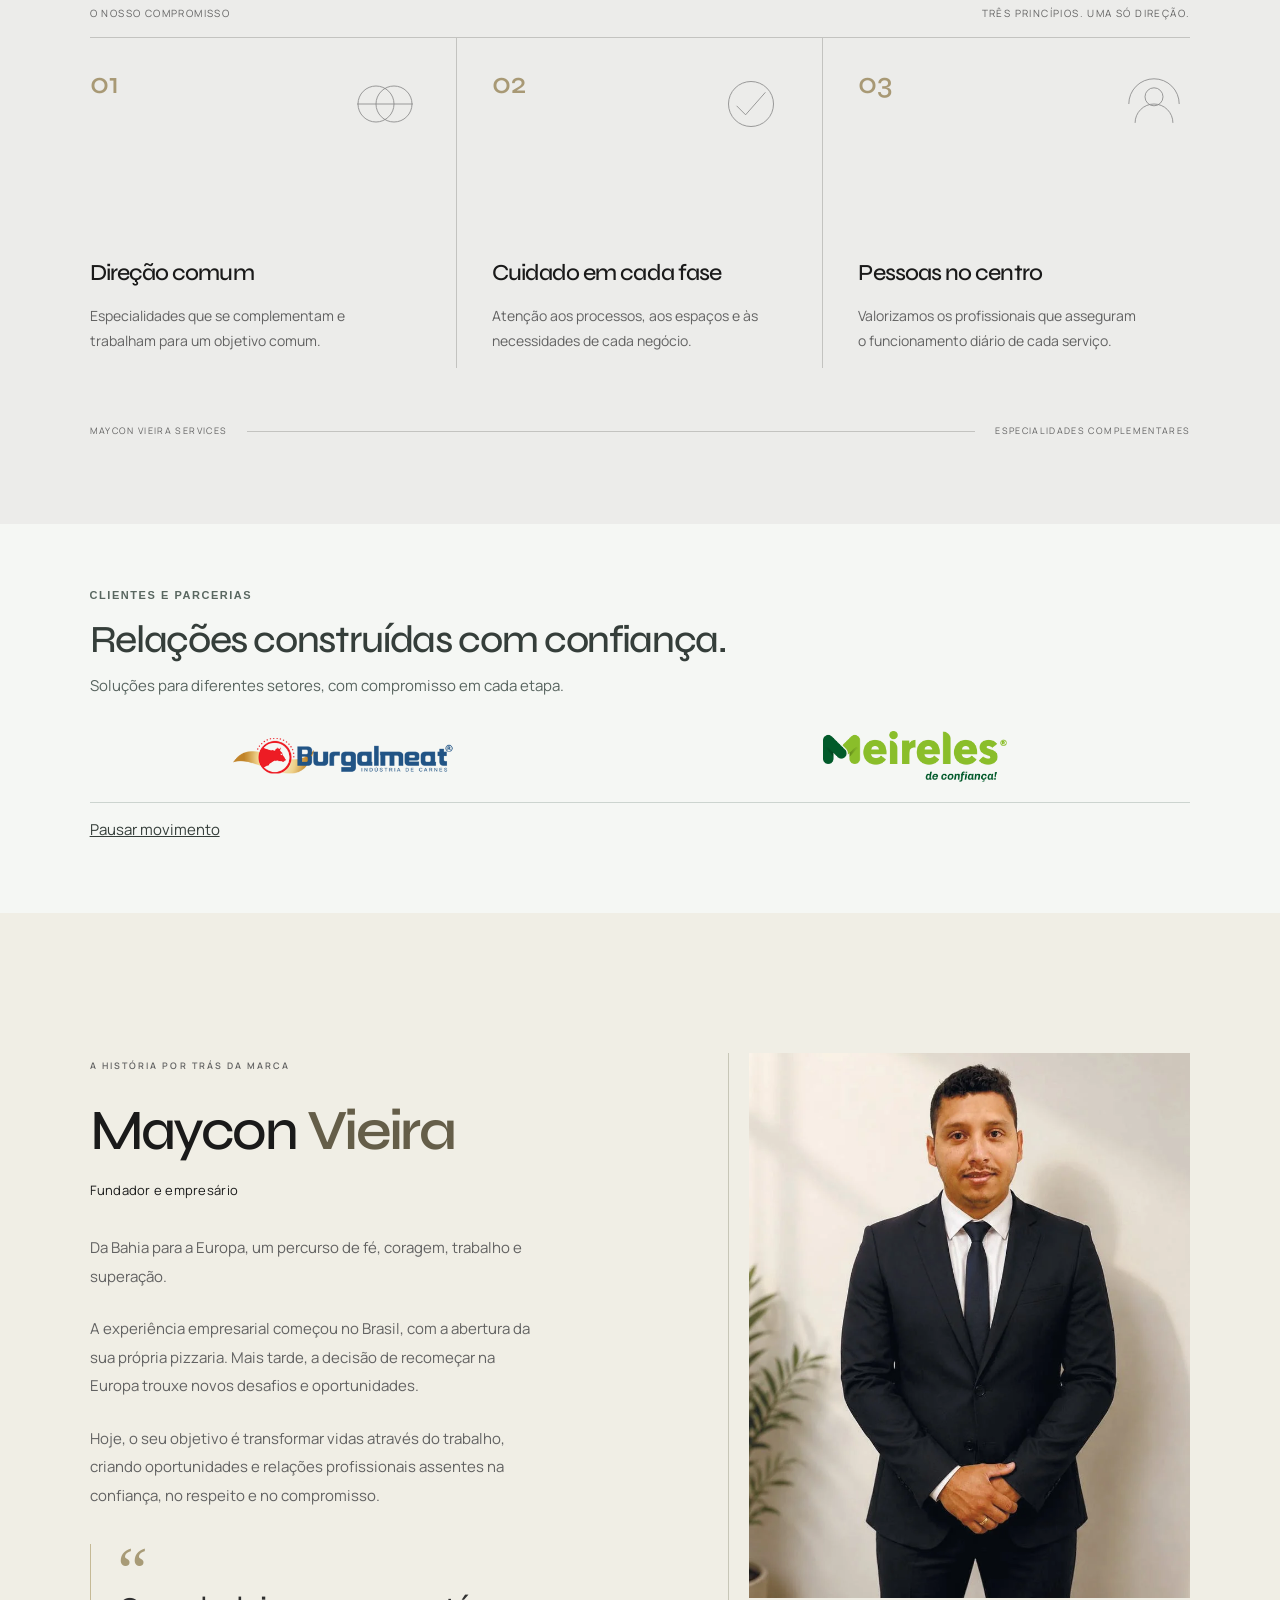
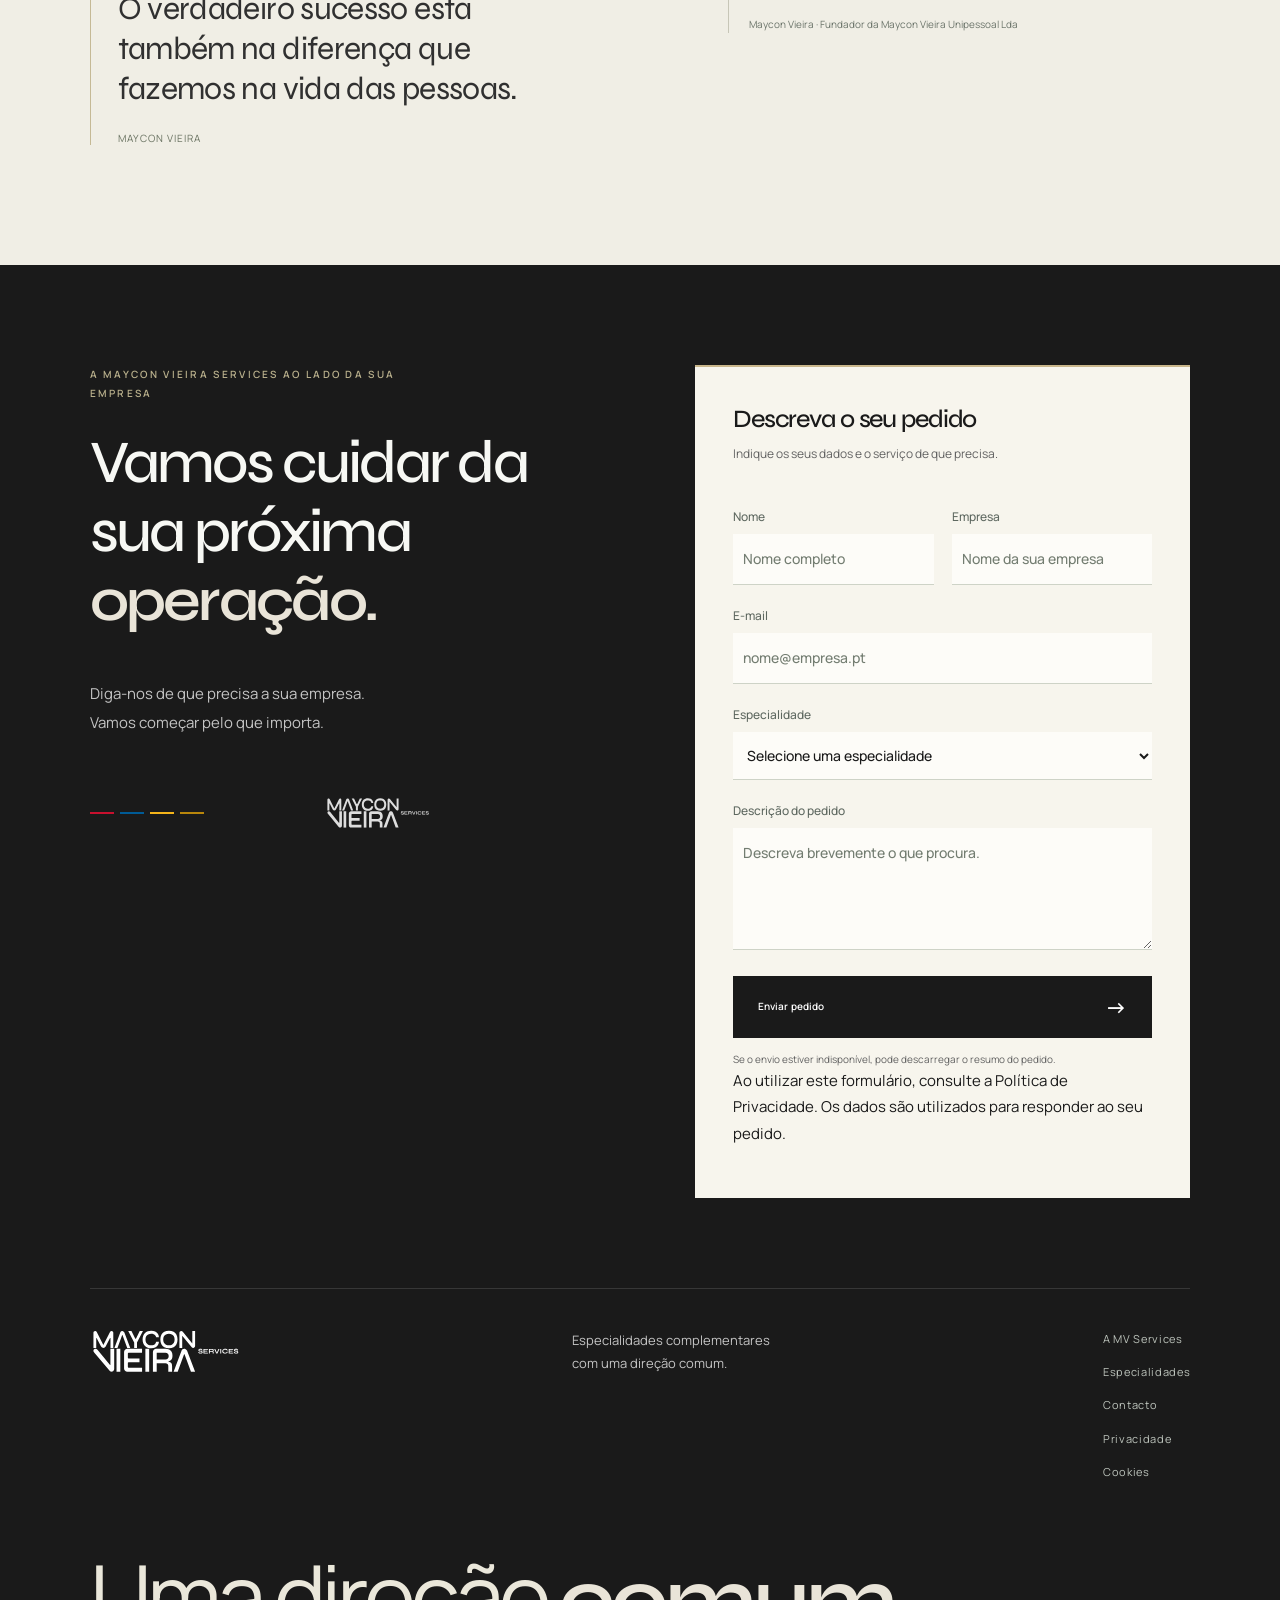
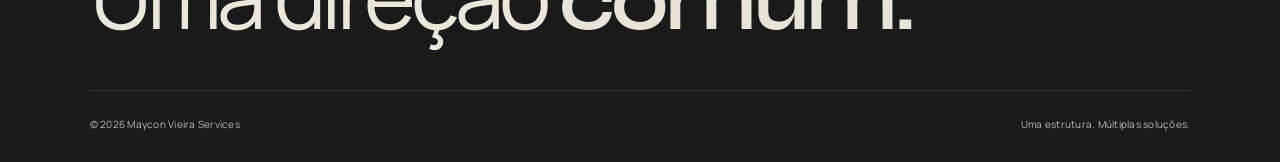
==== commit 5186aac8: "Preparar formulário de pedidos em index.html" ====
--- a/index.html
+++ b/index.html
@@ -119,7 +119,7 @@
   </div>
 </section>
 <section class="founder" id="fundador"><div class="wrap split"><div><p class="eyebrow">A história por trás da marca</p><h2>Maycon <em>Vieira</em></h2><p class="founder-role">Fundador e empresário</p><div class="body-copy"><p>Da Bahia para a Europa, um percurso de fé, coragem, trabalho e superação.</p><p>A experiência empresarial começou no Brasil, com a abertura da sua própria pizzaria. Mais tarde, a decisão de recomeçar na Europa trouxe novos desafios e oportunidades.</p><p>Hoje, o seu objetivo é transformar vidas através do trabalho, criando oportunidades e relações profissionais assentes na confiança, no respeito e no compromisso.</p></div><blockquote><span class="quote-mark" aria-hidden="true">“</span>O verdadeiro sucesso está também na diferença que fazemos na vida das pessoas.<cite>Maycon Vieira</cite></blockquote></div><figure><img src="assets/founder-clean.webp" alt="Maycon Vieira, fundador da Maycon Vieira Services" width="851" height="1280" loading="lazy" decoding="async"><figcaption>Maycon Vieira · Fundador da Maycon Vieira Unipessoal Lda</figcaption></figure></div></section>
-<section class="contact" id="contato"><div class="wrap contact-grid"><div class="contact-copy"><p class="eyebrow">A Maycon Vieira Services ao lado da sua empresa</p><h2>Vamos cuidar da<br>sua próxima<br><em>operação.</em></h2><p>Diga-nos de que precisa a sua empresa.<br>Vamos começar pelo que importa.</p><div class="contact-signature"><span class="color-lines" aria-hidden="true"><i></i><i></i><i></i><i></i></span><img class="brand-signature" src="assets/logo.svg" alt="" aria-hidden="true" width="142" height="44"></div></div><form id="briefing"><h3>Descreva o seu pedido</h3><p class="form-intro">Indique os seus dados e o serviço de que precisa.</p><div class="form-row"><label>Nome<input name="nome" autocomplete="name" placeholder="Nome completo" required maxlength="120"></label><label>Empresa<input name="empresa" autocomplete="organization" placeholder="Nome da sua empresa" required maxlength="160"></label></div><label>E-mail<input type="email" name="email" autocomplete="email" placeholder="nome@empresa.pt" required maxlength="180"></label><label>Especialidade<select name="especialidade" id="especialidade" required><option value="">Selecione uma especialidade</option><option>Meat Service</option><option>Conservação</option><option>Obras</option><option>Staff</option><option>Soluções integradas</option></select></label><label>Descrição do pedido<textarea name="demanda" rows="4" placeholder="Descreva brevemente o que procura." required maxlength="4000"></textarea></label><button class="button dark" type="submit">Preparar o resumo do pedido <span>→</span></button><p class="form-note">Pode rever o resumo antes de o descarregar. O formulário não envia os dados.</p><p class="privacy-note">Ao utilizar este formulário, consulte a <a href="/politica-de-privacidade/" target="_blank" rel="noopener">Política de Privacidade</a>. Os dados são processados localmente no navegador.</p><div id="form-result" role="status" aria-live="polite" tabindex="-1" hidden><h4>O resumo do seu pedido está pronto.</h4><p>Confirme os dados abaixo. Pode descarregar uma cópia e partilhá-la com a sua equipa.</p><pre id="briefing-preview"></pre><button type="button" class="button dark" id="download">Descarregar o resumo <span>↓</span></button></div></form></div><footer class="wrap"><div class="footer-top"><a href="#inicio" aria-label="Voltar ao início"><img src="assets/logo.svg" alt="Maycon Vieira Services" width="142" height="44"></a><p>Especialidades complementares<br>com uma direção comum.</p><nav aria-label="Rodapé"><a href="#empresa">A MV Services</a><a href="#especialidades">Especialidades</a><a href="#contato">Contacto</a><a href="/politica-de-privacidade/">Privacidade</a><a href="/politica-de-cookies/">Cookies</a></nav></div><div class="footer-wordmark" aria-hidden="true">Uma direção <em>comum.</em></div><div class="footer-bottom"><span>© 2026 Maycon Vieira Services</span><span>Uma estrutura. Múltiplas soluções.</span></div></footer></section></main><script>
+<section class="contact" id="contato"><div class="wrap contact-grid"><div class="contact-copy"><p class="eyebrow">A Maycon Vieira Services ao lado da sua empresa</p><h2>Vamos cuidar da<br>sua próxima<br><em>operação.</em></h2><p>Diga-nos de que precisa a sua empresa.<br>Vamos começar pelo que importa.</p><div class="contact-signature"><span class="color-lines" aria-hidden="true"><i></i><i></i><i></i><i></i></span><img class="brand-signature" src="assets/logo.svg" alt="" aria-hidden="true" width="142" height="44"></div></div><form id="briefing" action="/api/enviar-contato.php" method="post"><h3>Descreva o seu pedido</h3><p class="form-intro">Indique os seus dados e o serviço de que precisa.</p><div class="form-row"><label>Nome<input name="nome" autocomplete="name" placeholder="Nome completo" required maxlength="120"></label><label>Empresa<input name="empresa" autocomplete="organization" placeholder="Nome da sua empresa" required maxlength="160"></label></div><label>E-mail<input type="email" name="email" autocomplete="email" placeholder="nome@empresa.pt" required maxlength="180"></label><label>Especialidade<select name="especialidade" id="especialidade" required><option value="">Selecione uma especialidade</option><option>Meat Service</option><option>Conservação</option><option>Obras</option><option>Staff</option><option>Soluções integradas</option></select></label><label>Descrição do pedido<textarea name="demanda" rows="4" placeholder="Descreva brevemente o que procura." required maxlength="4000"></textarea></label><button class="button dark" type="submit">Enviar pedido <span>→</span></button><p class="form-note">Se o envio estiver indisponível, pode descarregar o resumo do pedido.</p><p class="privacy-note">Ao utilizar este formulário, consulte a <a href="/politica-de-privacidade/" target="_blank" rel="noopener">Política de Privacidade</a>. Os dados são utilizados para responder ao seu pedido.</p><p id="form-status" class="form-note" role="status"></p><div id="form-result" role="status" aria-live="polite" tabindex="-1" hidden><h4>O resumo do seu pedido está pronto.</h4><p>Confirme os dados abaixo. Pode descarregar uma cópia e partilhá-la com a sua equipa.</p><pre id="briefing-preview"></pre><button type="button" class="button dark" id="download">Descarregar o resumo <span>↓</span></button></div></form></div><footer class="wrap"><div class="footer-top"><a href="#inicio" aria-label="Voltar ao início"><img src="assets/logo.svg" alt="Maycon Vieira Services" width="142" height="44"></a><p>Especialidades complementares<br>com uma direção comum.</p><nav aria-label="Rodapé"><a href="#empresa">A MV Services</a><a href="#especialidades">Especialidades</a><a href="#contato">Contacto</a><a href="/politica-de-privacidade/">Privacidade</a><a href="/politica-de-cookies/">Cookies</a></nav></div><div class="footer-wordmark" aria-hidden="true">Uma direção <em>comum.</em></div><div class="footer-bottom"><span>© 2026 Maycon Vieira Services</span><span>Uma estrutura. Múltiplas soluções.</span></div></footer></section></main><script>
 (() => {
   const track = document.getElementById('partners-track');
   const button = document.querySelector('#apoiadores .partners-motion');
